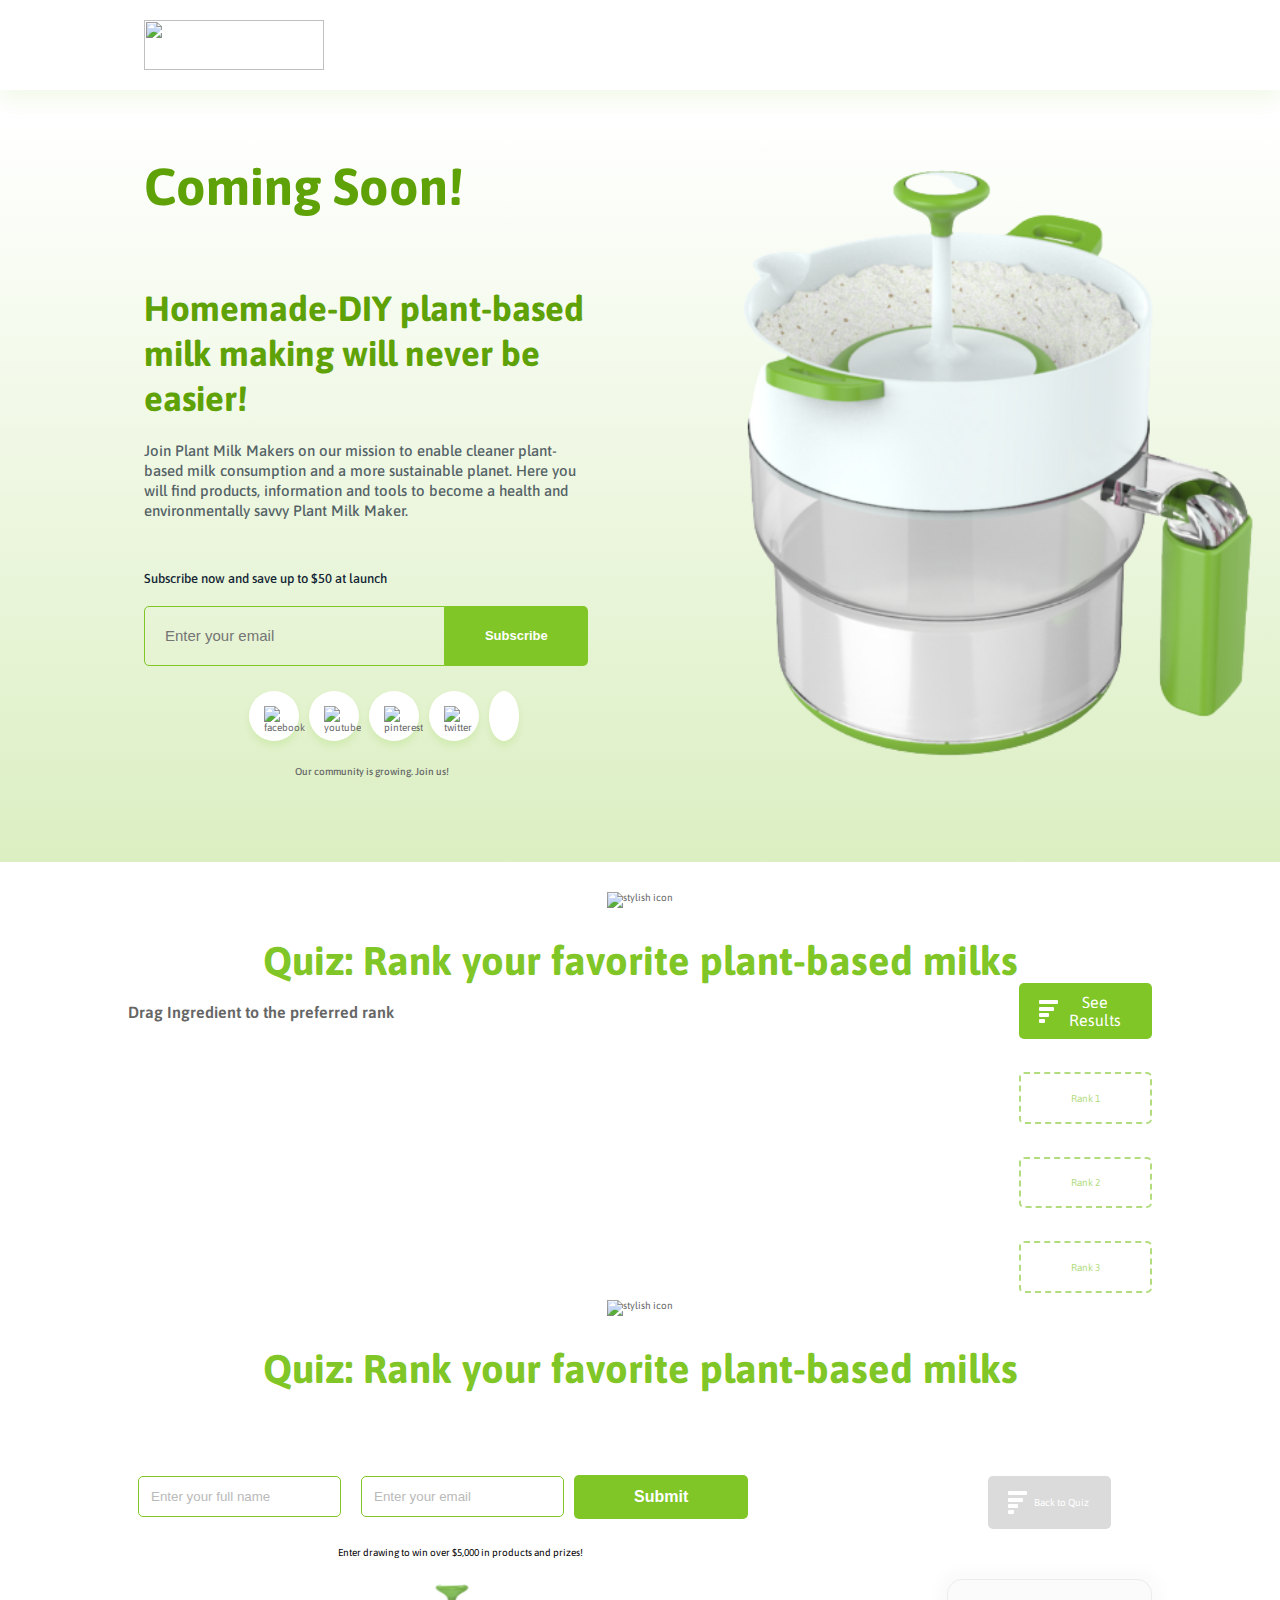
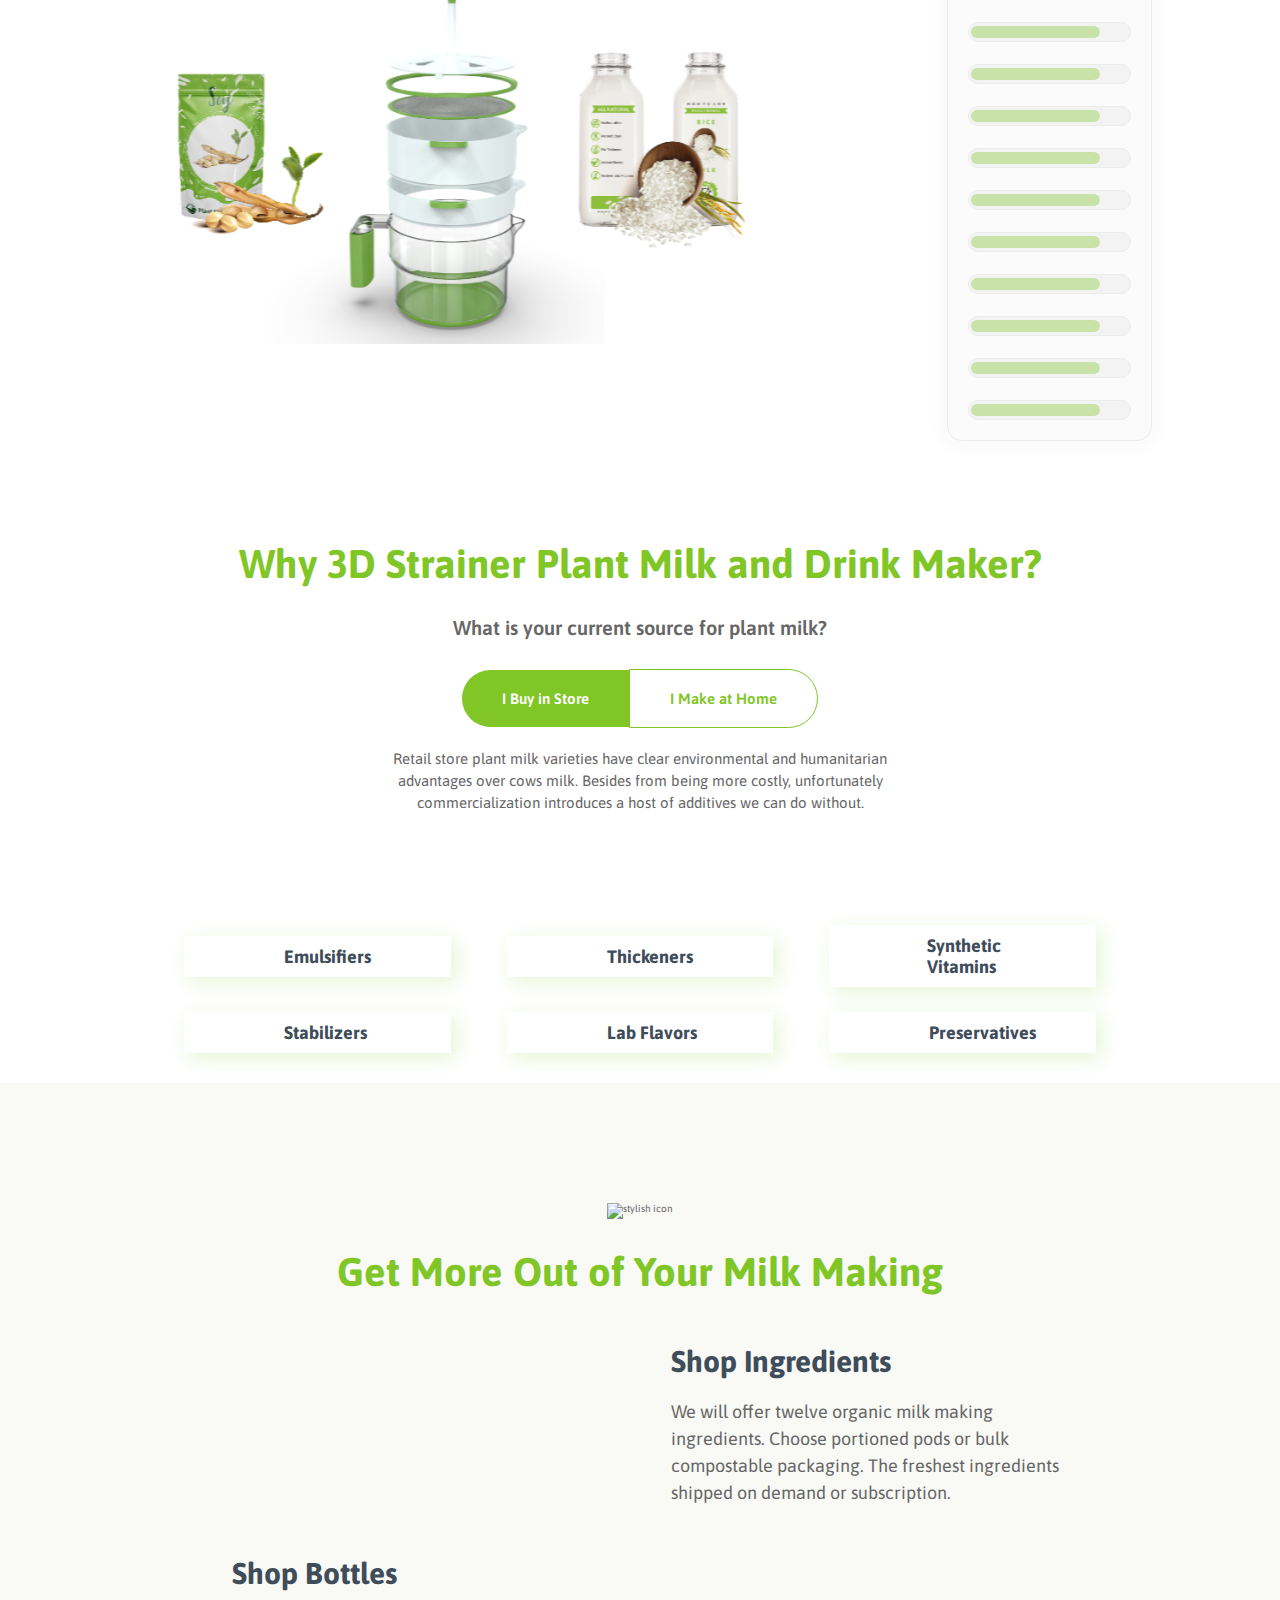
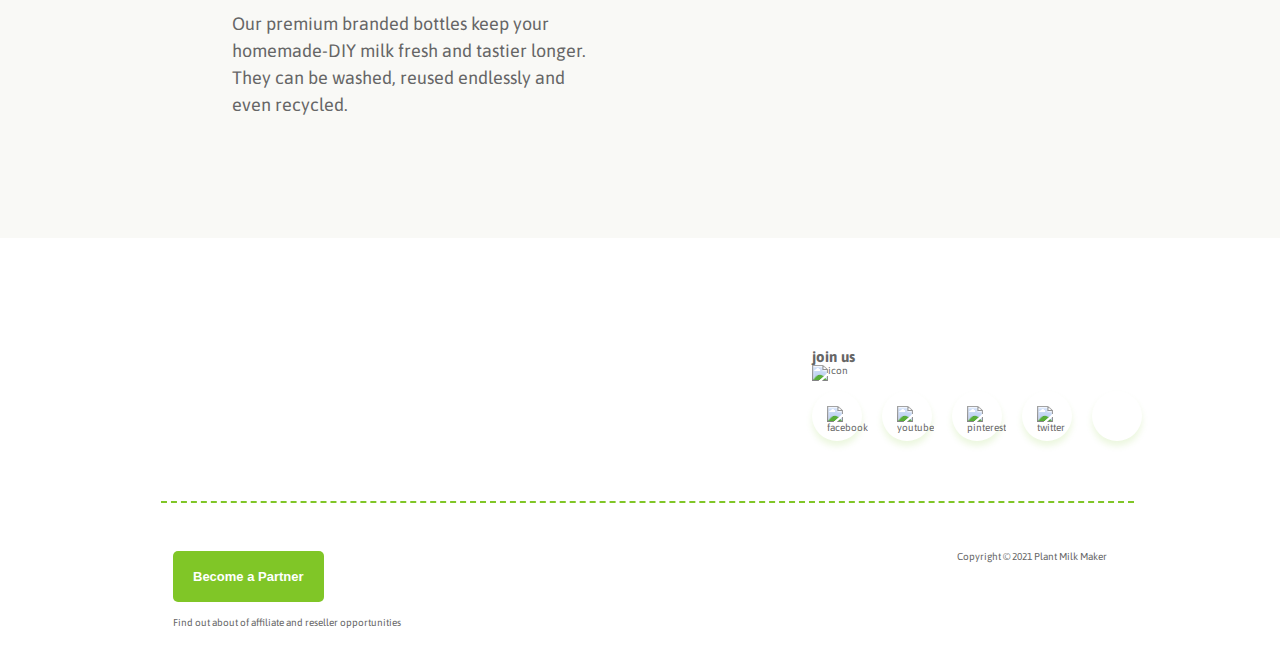
==== index.html @ 550de0d0 "quiz section done" ====
<!DOCTYPE html>
<html lang="en">
  <head>
    <meta charset="UTF-8" />
    <meta http-equiv="X-UA-Compatible" content="IE=edge" />
    <meta name="viewport" content="width=device-width, initial-scale=1.0" />
    <link rel="icon" href="./assets/images/logo.svg" type="image/svg">
    <link
      rel="stylesheet"
      href="https://cdn.jsdelivr.net/npm/@fortawesome/fontawesome-free@5.15.3/css/fontawesome.min.css"
      integrity="undefined"
      crossorigin="anonymous"
    />

    <link rel="stylesheet" href="./css/reset.css" />
    <link rel="stylesheet" href="./css/style.css" />
    <link rel="stylesheet" href="./css/responsive.css" />

    <script src="https://use.fontawesome.com/e9ce01f92f.js"></script>
    <script type="application/ld+json">
      {
        "@context": "http://schema.org/"
      }
    </script>
    <title>Coming Soon Page</title>
  </head>
  <body>
    <header class="header">
      <nav class="nav">
        <div class="container nav__elements">
          <div class="logo">
            <img src="./assets/images/logo.svg" alt="" class="logo__image" />
          </div>
        </div>
      </nav>
      <section class="hero active" id="first">
        <div class="container flex-space-between hero-flex-wrapper">
          <section class="hero__description">
			<h1 class="coming-soon">Coming Soon!</h1>
            <h1 class="hero__title">
              Homemade-DIY plant-based milk making will never be easier!
            </h1>
            <p class="hero__excerpt">
              Join Plant Milk Makers on our mission to enable cleaner
              plant-based milk consumption and a more sustainable planet. Here
              you will find products, information and tools to become a health
              and environmentally savvy Plant Milk Maker.
            </p>
            <div class="form-and-social-links">
              <h3 class="form-title" id="form-title">
                Subscribe now and save up to $50 at launch
              </h3>
              <form action="" class="subscribe-form" id="subscribe-form">
                <input
                  placeholder="Enter your email"
                  type="email"
                  name="email"
                  id="hero-email"
                  class="email-input"
                />
                <input
                  type="submit"
                  value="Subscribe"
                  class="hero__submit-button"
                  id="hero-submit"
                />
              </form>
              <div class="loader hidden" id="loader">Loading...</div>
              <ul
                class="
                  hero__social-link-items
                  flex-space-evenly
                  header-section-social-links
                "
              >
                <li class="hero__social-link-item">
                  <a
                    href="https://facebook.com/plantmilkmakers"
                    class="hero__social-link"
                  >
                    <img src="./assets/icons/fb.svg" alt="facebook" />
                  </a>
                </li>
                <li class="hero__social-link-item">
                  <a
                    href="https://youtube.com/plantmilkmakers"
                    class="hero__social-link"
                  >
                    <img src="./assets/icons/yt.svg" alt="youtube" />
                  </a>
                </li>
                <li class="hero__social-link-item">
                  <a
                    href="https://pinterest.com/plantmilkmakers"
                    class="hero__social-link"
                  >
                    <img src="./assets/icons/pin.svg" alt="pinterest" />
                  </a>
                </li>
                <li class="hero__social-link-item">
                  <a
                    href="https://twitter.com/plantmilkmakers"
                    class="hero__social-link"
                  >
                    <img src="./assets/icons/twitter.svg" alt="twitter" />
                  </a>
                </li>
                <li class="hero__social-link-item">
                  <a
                    href="https://instagram.com/plantmilkmakers"
                    class="hero__social-link"
                  >
                    <img src="./assets/icons/instagram.svg" alt="" />
                  </a>
                </li>
              </ul>
              <div class="footer__social-moto">
                Our community is growing. Join us!
              </div>
            </div>
          </section>
          <div class="hero__image-wrapper">
            <img
              src="./assets/images/Untitled_design-removebg-preview.png"
              alt=""
              class="hero__image"
            />
          </div>
        </div>
      </section>
      <section class="hero hidden" id="second">
        <h1 class="coming-soon">Coming Soon!</h1>
        <div class="container flex-space-between hero-flex-wrapper">
          <section class="hero__description">
            <h1 class="hero__title">3D Strainer Plant Milk Maker</h1>
            <p class="hero__excerpt">
              Make plantmilks in your kitchen in minutes without the harmful
              additives found in commercial plant milks or the messiness of DIY
              nut bags.
            </p>
            <div class="form-and-social-links">
              <h3 class="form-title" id="form-title">
                Subscribe now and save up to $50 at launch
              </h3>
              <form action="" class="subscribe-form" id="subscribe-form">
                <input
                  placeholder="Enter your email"
                  type="email"
                  name="email"
                  id="hero-email"
                  class="email-input"
                />
                <input
                  type="submit"
                  value="Subscribe"
                  class="submit-button"
                  id="hero-submit"
                />
              </form>
              <div class="loader hidden" id="loader">Loading...</div>
              <ul
                class="
                  footer__social-link-items
                  flex-space-evenly
                  header-section-social-links
                "
              >
                <li class="footer__social-link-item">
                  <a
                    target="_blank"
                    href="https://facebook.com/plantmilkmakers"
                    class="footer__social-link"
                  >
                    <img src="./assets/icons/fb.svg" alt="facebook" />
                  </a>
                </li>
                <li class="footer__social-link-item">
                  <a
                    target="_blank"
                    href="https://youtube.com/plantmilkmakers"
                    class="footer__social-link"
                  >
                    <img src="./assets/icons/yt.svg" alt="youtube" />
                  </a>
                </li>
                <li class="footer__social-link-item">
                  <a
                    target="_blank"
                    href="https://pinterest.com/plantmilkmakers"
                    class="footer__social-link"
                  >
                    <img src="./assets/icons/pin.svg" alt="pinterest" />
                  </a>
                </li>
                <li class="footer__social-link-item">
                  <a
                    target="_blank"
                    href="https://twitter.com/plantmilkmakers"
                    class="footer__social-link"
                  >
                    <img src="./assets/icons/twitter.svg" alt="twitter" />
                  </a>
                </li>
                <li class="footer__social-link-item">
                  <a
                    target="_blank"
                    href="https://instagram.com/plantmilkmakers"
                    class="footer__social-link"
                  >
                    <img src="./assets/icons/instagram.svg" alt="" />
                  </a>
                </li>
              </ul>
              <div class="footer__social-moto">
                Our community is growing. Join us!
              </div>
            </div>
          </section>
          <div class="hero__image-wrapper">
            <img
              src="./assets/images/Homepage/Hero Area/svg/hero2_img.svg"
              alt=""
              class="hero__image"
            />
          </div>
        </div>
      </section>
      <section class="hero hidden" id="third">
        <h1 class="coming-soon">Coming Soon!</h1>
        <div class="container flex-space-between hero-flex-wrapper">
          <section class="hero__description">
            <h1 class="hero__title">Plant Milk Maker Ingredients</h1>
            <p class="hero__excerpt">
              Get the freshest ready to use plant milk making ingredients.
              Choose from 10 bulk or single use pod milk making ingredients.
            </p>
            <div class="form-and-social-links">
              <h3 class="form-title" id="form-title">
                Subscribe now and save up to $50 at launch
              </h3>
              <form action="" class="subscribe-form" id="subscribe-form">
                <input
                  placeholder="Enter your email"
                  type="email"
                  name="email"
                  id="hero-email"
                  class="email-input"
                />
                <input
                  type="submit"
                  value="Subscribe"
                  class="submit-button"
                  id="hero-submit"
                />
              </form>
              <div class="loader hidden" id="loader">Loading...</div>
              <ul
                class="
                  footer__social-link-items
                  flex-space-evenly
                  header-section-social-links
                "
              >
                <li class="footer__social-link-item">
                  <a
                    target="_blank"
                    href="https://www.facebook.com/plantmilkmakers"
                    class="footer__social-link"
                  >
                    <img src="./assets/icons/fb.svg" alt="facebook" />
                  </a>
                </li>
                <li class="footer__social-link-item">
                  <a
                    target="_blank"
                    href="https://www.youtube.com/plantmilkmakers"
                    class="footer__social-link"
                  >
                    <img src="./assets/icons/yt.svg" alt="youtube" />
                  </a>
                </li>
                <li class="footer__social-link-item">
                  <a
                    target="_blank"
                    href="https://www.pinterest.com/plantmilkmakers/"
                    class="footer__social-link"
                  >
                    <img src="./assets/icons/pin.svg" alt="pinterest" />
                  </a>
                </li>
                <li class="footer__social-link-item">
                  <a
                    target="_blank"
                    href="https://twitter.com/plantmilkmakers"
                    class="footer__social-link"
                  >
                    <img src="./assets/icons/twitter.svg" alt="twitter" />
                  </a>
                </li>
                <li class="footer__social-link-item">
                  <a
                    target="_blank"
                    href="https://instagram.com/plantmilkmakers"
                    class="footer__social-link"
                  >
                    <img src="./assets/icons/instagram.svg" alt="" />
                  </a>
                </li>
              </ul>
              <div class="footer__social-moto">
                Our community is growing. Join us!
              </div>
            </div>
          </section>
          <div class="hero__image-wrapper">
            <img
              src="./assets/images/Homepage/Hero Area/svg/hero3_img.svg"
              alt=""
              class="hero__image hero__image--big"
            />
          </div>
        </div>
      </section>
		

      <!-- <div class="icon-wrapper prev" id="prev-icon">
					<i class="fa fa-chevron-left icon"></i>
				</div>
				<div class="icon-wrapper next" id="next-icon">
					<i class="fa fa-chevron-right icon"></i>
				</div> -->
    </header>

    <section class="quiz" id="quiz">
      <div class="container">
        <div class="shop__icon">
          <img src="./assets/icons/header-img.png" alt="stylish icon" />
        </div>
        <h2 class="shop__title">Quiz: Rank your favorite plant-based milks</h2>
      

        <div class="section-wrapper">
          <div class="ingredients-section">
            <h3 class="ingredients-section-heading">
              Drag Ingredient to the preferred rank
            </h3>
            <ul class="ingredients-section-cards">
              <li class="ingredients-section-card">
                <img
                  draggable="true"
                  id="almond"
                  ondragstart="onDragStart(event)"
                  ontouchstart="onDragStart(event)"
                  src="./assets//images/Coming Soon/Almond.png"
                  alt=""
                  class="ingredients-section-card__image"
                />
              </li>
              <li class="ingredients-section-card">
                <img
                  draggable="true"
                  id="chashew"
                  ondragstart="onDragStart(event)"
                  ontouchstart="onDragStart(event)"
                  src="./assets//images/Coming Soon/Chashew.png"
                  alt=""
                  class="ingredients-section-card__image"
                />
              </li>
              <li class="ingredients-section-card">
                <img
                  draggable="true"
                  id="coconut"
                  ondragstart="onDragStart(event)"
                  ontouchstart="onDragStart(event)"
                  src="./assets//images/Coming Soon/Coconut.png"
                  alt=""
                  class="ingredients-section-card__image"
                />
              </li>
              <li class="ingredients-section-card">
                <img
                  draggable="true"
                  id="flax"
                  ondragstart="onDragStart(event)"
                  ontouchstart="onDragStart(event)"
                  src="./assets//images/Coming Soon/Flax.png"
                  alt=""
                  class="ingredients-section-card__image"
                />
              </li>
              <li class="ingredients-section-card">
                <img
                  draggable="true"
                  id="hazelnut"
                  ondragstart="onDragStart(event)"
                  ontouchstart="onDragStart(event)"
                  src="./assets//images/Coming Soon/Hazelnut.png"
                  alt=""
                  class="ingredients-section-card__image"
                />
              </li>
              <li class="ingredients-section-card">
                <img
                  draggable="true"
                  id="hemp"
                  ondragstart="onDragStart(event)"
                  ontouchstart="onDragStart(event)"
                  src="./assets//images/Coming Soon/Hemp.png"
                  alt=""
                  class="ingredients-section-card__image"
                />
              </li>
              <li class="ingredients-section-card">
                <img
                  draggable="true"
                  id="oat"
                  ondragstart="onDragStart(event)"
                  ontouchstart="onDragStart(event)"
                  src="./assets/images/Coming Soon/Oat.png"
                  alt=""
                  class="ingredients-section-card__image"
                />
              </li>
              <li class="ingredients-section-card">
                <img
                  draggable="true"
                  id="pea"
                  ondragstart="onDragStart(event)"
                  ontouchstart="onDragStart(event)"
                  src="./assets/images/Coming Soon/Pea.png"
                  alt=""
                  class="ingredients-section-card__image"
                />
              </li>
              <li class="ingredients-section-card">
                <img
                  draggable="true"
                  id="quinoa"
                  ondragstart="onDragStart(event)"
                  ontouchstart="onDragStart(event)"
                  src="./assets//images/Coming Soon/Quinoa.png"
                  alt=""
                  class="ingredients-section-card__image"
                />
              </li>
              <li class="ingredients-section-card">
                <img
                  draggable="true"
                  id="rice"
                  ondragstart="onDragStart(event)"
                  ontouchstart="onDragStart(event)"
                  src="./assets//images/Coming Soon/Rice.png"
                  alt=""
                  class="ingredients-section-card__image"
                />
              </li>
              <li class="ingredients-section-card">
                <img
                  draggable="true"
                  id="soy"
                  ondragstart="onDragStart(event)"
                  ontouchstart="onDragStart(event)"
                  src="./assets//images/Coming Soon/Soy.png"
                  alt=""
                  class="ingredients-section-card__image"
                />
              </li>
              <li class="ingredients-section-card">
                <img
                  draggable="true"
                  id="walnut"
                  ondragstart="onDragStart(event)"
                  ontouchstart="onDragStart(event)"
                  src="./assets//images/Coming Soon/Walnut.png"
                  alt=""
                  class="ingredients-section-card__image"
                />
              </li>
            </ul>
          </div>
          



          <div class="rank-section">
            <div id="quiz-button" class="button-section flex-space-around">
              <img
                src="./assets/icons/bar.svg"
                alt="bar"
                class="see-results-image"
              />
              <p class="see-results">See Results</p>
            </div>
            <div class="rank-cards">
              <div
                id="dropzone-1"
                class="rank-card"
                ondrop="onDrop(event)"
                ondragover="onDragOver(event)"
                ontouchmove="onDragOver(event)"
                ontouchend="onDrop(event)"
              >
                <p class="rank-card-text">Rank 1</p>
              </div>
              <div
                id="dropzone-2"
                class="rank-card"
                ondrop="onDrop(event)"
                ondragover="onDragOver(event)"
                ontouchmove="onDragOver(event)"
                ontouchend="onDrop(event)"
              >
                <p class="rank-card-text">Rank 2</p>
              </div>
              <div
                id="dropzone-3"
                class="rank-card"
                ondrop="onDrop(event)"
                ondragover="onDragOver(event)"
                ontouchmove="onDragOver(event)"
                ontouchend="onDrop(event)"
              >
                <p class="rank-card-text">Rank 3</p>
              </div>
            </div>
          </div>
        </div>

      </div>
    </section>




    <div class="result-and-form-wrapper" id="result-and-form-wrapper">
      <div class="container">
        <div class="shop__icon">
          <img src="./assets/icons/header-img.png" alt="stylish icon"/>
        </div>
        <h2 class="shop__title">Quiz: Rank your favorite plant-based milks</h2>

        <div class="subtitle-rank-button-wrap">
          
          <h3 class="form-title hidden" id="submission-response"></h3>
          
        </div>

        <div class="quiz-result-and-rank-wrapper">
          <div class="quiz-image-subtitle-wrapper">

            <form action="" class="form" id="form-info">
              <input
                type="text"
                name=""
                id="nameField"
                class="name-field"
                placeholder="Enter your full name"
              />
              <input
                type="email"
                name=""
                id="emailField"
                class="email-field"
                placeholder="Enter your email"
              />
              <button class="submit-button" type="submit">Submit</button>
          </form>


            <div class="quiz-subtitle">
              Enter drawing to win over $5,000 in products and prizes!
            </div>

            
            <img
              src="./assets/images/Coming Soon/Screenshot_1.png"
              alt=""
              class="quiz-main-image"
            />
          </div>


          <div class="result-section-wrapper">
            
            <div class="back-to-quiz-button" id="back-to-quiz-button">
              <img
                class="back-to-quiz-img"
                src="./assets/icons/bar.svg"
                alt="bar"
              />
              <span class="back-to-quiz-text">Back to Quiz</span>
            </div>

            <div class="result-section">
            


              <div class="progress-report" id="progress-report">
                <div>
                  <div class="label-and-score-wrapper flex-space-between">
                    <label
                      for="first-option"
                      class="label-and-score-text"
                    ></label>
                    <span class="score"></span>
                  </div>
                  <div class="first-option">
                    <div class="progress-label"></div>
                  </div>
                </div>
  
                <div>
                  <div class="label-and-score-wrapper flex-space-between">
                    <label
                      for="first-option"
                      class="label-and-score-text"
                    ></label>
                    <span class="score"></span>
                  </div>
                  <div class="first-option">
                    <div class="progress-label"></div>
                  </div>
                </div>
  
                <div>
                  <div class="label-and-score-wrapper flex-space-between">
                    <label
                      for="first-option"
                      class="label-and-score-text"
                    ></label>
                    <span class="score"></span>
                  </div>
                  <div class="first-option">
                    <div class="progress-label"></div>
                  </div>
                </div>
  
                <div>
                  <div class="label-and-score-wrapper flex-space-between">
                    <label
                      for="first-option"
                      class="label-and-score-text"
                    ></label>
                    <span class="score"></span>
                  </div>
                  <div class="first-option">
                    <div class="progress-label"></div>
                  </div>
                </div>
  
                <div>
                  <div class="label-and-score-wrapper flex-space-between">
                    <label
                      for="first-option"
                      class="label-and-score-text"
                    ></label>
                    <span class="score"></span>
                  </div>
                  <div class="first-option">
                    <div class="progress-label"></div>
                  </div>
                </div>
  
                <div>
                  <div class="label-and-score-wrapper flex-space-between">
                    <label
                      for="first-option"
                      class="label-and-score-text"
                    ></label>
                    <span class="score"></span>
                  </div>
                  <div class="first-option">
                    <div class="progress-label"></div>
                  </div>
                </div>
  
                <div>
                  <div class="label-and-score-wrapper flex-space-between">
                    <label
                      for="first-option"
                      class="label-and-score-text"
                    ></label>
                    <span class="score"></span>
                  </div>
                  <div class="first-option">
                    <div class="progress-label"></div>
                  </div>
                </div>
  
                <div>
                  <div class="label-and-score-wrapper flex-space-between">
                    <label
                      for="first-option"
                      class="label-and-score-text"
                    ></label>
                    <span class="score"></span>
                  </div>
                  <div class="first-option">
                    <div class="progress-label"></div>
                  </div>
                </div>
  
                <div>
                  <div class="label-and-score-wrapper flex-space-between">
                    <label
                      for="first-option"
                      class="label-and-score-text"
                    ></label>
                    <span class="score"></span>
                  </div>
                  <div class="first-option">
                    <div class="progress-label"></div>
                  </div>
                </div>
  
                <div>
                  <div class="label-and-score-wrapper flex-space-between">
                    <label
                      for="first-option"
                      class="label-and-score-text"
                    ></label>
                    <span class="score"></span>
                  </div>
                  <div class="first-option">
                    <div class="progress-label"></div>
                  </div>
                </div>
              </div>
            </div>
          </div>
          </div>
          



        </div>
      </div>
    </div>






    
    <section class="why-plant-milk container">
      <h2 class="why-plant-milk__title">
        Why 3D Strainer Plant Milk and Drink Maker?
      </h2>
      <h5 class="why-plant-milk__subtitle">
        What is your current source for plant milk?
      </h5>
      <div class="why-plant-milk__buttons">
        <button
          class="why-plant-milk__button why-plant-milk__button--primary"
          id="store"
        >
          I Buy in Store
        </button>
        <button
          class="why-plant-milk__button why-plant-milk__button--secondary"
          id="home"
        >
          I Make at Home
        </button>
      </div>
      <div class="store-section" id="store-section">
        <p class="why-plant-milk__excerpt">
          Retail store plant milk varieties have clear environmental and
          humanitarian<br />
          advantages over cows milk. Besides from being more costly,
          unfortunately<br />
          commercialization introduces a host of additives we can do without.
        </p>
        <div class="why-plant-milk__images-wrapper">
          <img
            src="./assets/images/Homepage/I Buy in Store.png"
            alt=""
            class="why-plant-milk__image"
          />
        </div>
        <ul class="why-plant-milk__our-speciality-items flex-space-evenly">
          <li class="why-plant-milk__our-speciality-item">
            <img
              class="why-plant-milk__our-speciality-image"
              src="./assets/images/Homepage/I buy in store/Emulsifiers.svg"
              alt=""
            />
            <span class="why-plant-milk__our-speciality-text">
              Emulsifiers
            </span>
          </li>
		   	
          <li class="why-plant-milk__our-speciality-item">
            <img
              class="why-plant-milk__our-speciality-image"
              src="./assets/images/Homepage/I buy in store/Thickeners.svg"
              alt=""
            />
            <span class="why-plant-milk__our-speciality-text">
              Thickeners
            </span>
          </li>

          <li class="why-plant-milk__our-speciality-item">
            <img
              class="why-plant-milk__our-speciality-image"
              src="./assets/images/Homepage/I buy in store/Synthetic_Vitamins.svg"
              alt=""
            />
            <span class="why-plant-milk__our-speciality-text">
              Synthetic Vitamins
            </span>
          </li>

          <li class="why-plant-milk__our-speciality-item">
            <img
              class="why-plant-milk__our-speciality-image"
              src="./assets/images/Homepage/I buy in store/Stabilizers.svg"
              alt=""
            />

            <span class="why-plant-milk__our-speciality-text">
              Stabilizers
            </span>
          </li>

          <li class="why-plant-milk__our-speciality-item">
            <img
              class="why-plant-milk__our-speciality-image"
              src="./assets/images/Homepage/I buy in store/Lab Flavors.svg"
              alt=""
            />
            <span class="why-plant-milk__our-speciality-text">
              Lab Flavors
            </span>
          </li>

          <li class="why-plant-milk__our-speciality-item">
            <img
              class="why-plant-milk__our-speciality-image"
              src="./assets/images/Homepage/I buy in store/Preservatives.svg"
              alt=""
            />
            <span class="why-plant-milk__our-speciality-text">
              Preservatives
            </span>
          </li>
        </ul>
      </div>
      <div class="home-section hidden" id="home-section">
        <p class="why-plant-milk__excerpt">
          Making homemade plant milks with nut bags or cheese cloth offer less
          than<br />
          optimal experience and results. The 3D Strainer is significantly
          faster and most<br />
          effective in extracting milk from ingredient's pulp.
        </p>
        <div class="why-plant-milk__images-wrapper">
          <img
            src="./assets/images/Coming Soon/nutbag.png"
            alt=""
            class="why-plant-milk__image"
          />
        </div>
        <ul class="why-plant-milk__our-speciality-items flex-space-evenly">
          <li class="why-plant-milk__our-speciality-item">
            <img
              class="why-plant-milk__our-speciality-image"
              src="./assets/images/Homepage/I buy in store/Emulsifiers.svg"
              alt=""
            />
            <span class="why-plant-milk__our-speciality-text">
              Messy Milking
            </span>
          </li>

          <li class="why-plant-milk__our-speciality-item">
            <img
              class="why-plant-milk__our-speciality-image"
              src="./assets/images/Homepage/I buy in store/Thickeners.svg"
              alt=""
            />
            <span class="why-plant-milk__our-speciality-text">
              Messy Cleanup
            </span>
          </li>

          <li class="why-plant-milk__our-speciality-item">
            <img
              class="why-plant-milk__our-speciality-image"
              src="./assets/images/Homepage/I buy in store/Synthetic_Vitamins.svg"
              alt=""
            />
            <span class="why-plant-milk__our-speciality-text">
              Inferior Straining
            </span>
          </li>

          <li class="why-plant-milk__our-speciality-item">
            <img
              class="why-plant-milk__our-speciality-image"
              src="./assets/images/Homepage/I buy in store/Stabilizers.svg"
              alt=""
            />

            <span class="why-plant-milk__our-speciality-text">
              Contamination
            </span>
          </li>

          <li class="why-plant-milk__our-speciality-item">
            <img
              class="why-plant-milk__our-speciality-image"
              src="./assets/images/Homepage/I buy in store/Lab Flavors.svg"
              alt=""
            />
            <span class="why-plant-milk__our-speciality-text">
              Limited Lifetime
            </span>
          </li>

          <li class="why-plant-milk__our-speciality-item">
            <img
              class="why-plant-milk__our-speciality-image"
              src="./assets/images/Homepage/I buy in store/Preservatives.svg"
              alt=""
            />
            <span class="why-plant-milk__our-speciality-text">
              Limited Use Cases
            </span>
          </li>
        </ul>
      </div>
    </section>

    <section class="shop">
      <div class="container">
        <div class="shop__icon">
          <img src="./assets/icons/header-img.png" alt="stylish icon" />
        </div>
        <h2 class="shop__title">Get More Out of Your Milk Making</h2>
        <section class="shop__card flex-space-evenly shop-flex-wrapper-1">
          <img
            src="./assets/images/Homepage/Shop Ingredients.svg"
            alt=""
            class="shop__card-image"
          />

          <section class="shop__card-details">
            <h2 class="shop__card-title">Shop Ingredients</h2>
            <p class="shop__card-desc">
              We will offer twelve organic milk making<br />
              ingredients. Choose portioned pods or bulk<br />
              compostable packaging. The freshest ingredients<br />
              shipped on demand or subscription.
            </p>
            <!-- <button class="shop-now__button">shop now</button> -->
          </section>
        </section>

        <section class="shop__card flex-space-evenly shop-flex-wrapper-2">
          <section class="shop__card-details">
            <h2 class="shop__card-title">Shop Bottles</h2>
            <p class="shop__card-desc">
              Our premium branded bottles keep your<br />
              homemade-DIY milk fresh and tastier longer.<br />
              They can be washed, reused endlessly and<br />
              even recycled.
            </p>
            <!-- <button class="shop-now__button">shop now</button> -->
          </section>

          <img
            src="./assets/images/Homepage/Shop Bottles.png"
            alt=""
            class="shop__card-image"
          />
        </section>
      </div>
    </section>

    <footer class="footer">
      <div class="container footer__elements">
        <section class="footer__logo-decs">
          <img src="./assets/images/logo.svg" alt="" class="footer__logo" />
        </section>

        <section class="footer__social-links">
          <h2 class="footer__social-links-title">join us</h2>
          <img
            src="./assets/images/Homepage/wave_separator.svg"
            alt="icon"
            class="footer__social-links-icon"
          />
          <ul class="footer__social-link-items flex-space-between">
            <li class="footer__social-link-item">
              <a
                target="_blank"
                href="https://facebook.com/plantmilkmakers"
                class="footer__social-link"
              >
                <img src="./assets/icons/fb.svg" alt="facebook" />
              </a>
            </li>
            <li class="footer__social-link-item">
              <a
                target="_blank"
                href="https://youtube.com/plantmilkmakers"
                class="footer__social-link"
              >
                <img src="./assets/icons/yt.svg" alt="youtube" />
              </a>
            </li>
            <li class="footer__social-link-item">
              <a
                target="_blank"
                href="https://pinterest.com/plantmilkmakers"
                class="footer__social-link"
              >
                <img src="./assets/icons/pin.svg" alt="pinterest" />
              </a>
            </li>
            <li class="footer__social-link-item">
              <a
                target="_blank"
                href="https://twitter.com/plantmilkmakers"
                class="footer__social-link"
              >
                <img src="./assets/icons/twitter.svg" alt="twitter" />
              </a>
            </li>
            <li class="footer__social-link-item">
              <a
                target="_blank"
                href="https://instagram.com/plantmilkmakers"
                class="footer__social-link"
              >
                <img src="./assets/icons/instagram.svg" alt="" />
              </a>
            </li>
          </ul>
          <!-- <div class="footer__social-moto">
						Our community is growing. Join us!
					</div> -->
        </section>
      </div>

      <section class="secondary-footer container">
        <button class="secondary-footer__button">Become a Partner</button>
        <span class="secondary-footer__copy-right-text">
          Copyright © 2021 Plant Milk Maker
        </span>
        <p class="secondary-footer__moto">
          Find out about of affiliate and reseller opportunities
        </p>
      </section>
    </footer>
    <script src="./js/app.js"></script>
  </body>
</html>
---- css/style.css ----
@import url("https://fonts.googleapis.com/css2?family=Asap:wght@400;500;600;700&display=swap");

:root {
	--primary-color: #80c627;
	--secondary-color: #666666;
	--info-color: #80c6271a;
	--white-color: #fff;
	--font-family: "Asap", sans-serif;
	--primary-border-radius: 0.5rem;
	--secondary-border-radius: 0.8rem;
	--primary-font-lg: 1.6rem;
	/* --secondary-font-md:  */
}

* {
	box-sizing: border-box;
	margin: 0;
	padding: 0;
}

html {
	font-size: 10px;
}

body {
	font-family: var(--font-family);
	width: 100vw;
	height: 100vh;
	color: var(--secondary-color);
	overflow-x: hidden;
}

/* width */
::-webkit-scrollbar {
	width: 20px;
}

/* Track */
::-webkit-scrollbar-track {
	box-shadow: inset 0 0 10px 1px var(--info-color);
	border-radius: var(--primary-border-radius);
}

/* Handle */
::-webkit-scrollbar-thumb {
	background: var(--primary-color);
	border-radius: 10px;
}

/* Handle on hover */
::-webkit-scrollbar-thumb:hover {
	background: #81c62777;
}

a {
	text-decoration: none;
	color: var(--secondary-color);
}

ol,
li {
	list-style-type: none;
}

.header {
	position: relative;
}

.wave {
	position: absolute;
	bottom: -2rem;
	width: 100%;
}

.icon-wrapper {
	position: absolute;
	top: 49%;
	transform: translate(50%);
	border: 2px dashed var(--primary-color);
	border-radius: 50%;
	width: 5rem;
	height: 5rem;
	padding: 1.4rem;
	font-size: 2rem;
	color: var(--primary-color);
	transition: 0.4s;
}

.icon-wrapper:hover {
	color: white;
	background: var(--primary-color);
}

.prev {
	left: 1rem;
}

.next {
	right: 6.5rem;
}

.nav {
	background-color: var(--white-color);
	box-shadow: 0px 10px 20px var(--info-color);
	padding: 2rem;
	/* margin-bottom: 2rem; */
}

.nav__elements {
	display: flex;
	align-items: center;
}

.logo {
	display: inherit;
}

.logo__image {
	width: 18rem;
	height: 5rem;
}

.menu {
	margin-left: 7rem;
}
.menu__item {
	padding: 0.8rem;
	margin-left: 1.5rem;
}

.menu__link {
	color: var(--secondary-color);
	font-size: 1.3rem;
	font-weight: 500;
	font-family: var(--font-family);
}

.signin-cart-wrapper {
	margin-left: 8rem;
}

.signin-cart-wrapper__cart-icon {
	border: 2px dashed var(--primary-color);
	position: relative;
	padding: 0.2rem 1rem;
	border-radius: var(--secondary-border-radius);
	background-color: var(--info-color);
}
.signin-cart-wrapper__cart-image {
	width: 2.5rem;
}

.signin-cart-wrapper__cart-badge {
	position: absolute;
	top: -2.3rem;
	right: -1.3rem;
	background-color: var(--primary-color);
	border-radius: 50%;
	padding: 0.5rem;
	color: var(--white-color);
	width: 3rem;
	height: 3rem;
	text-align: center;
}

.signin-cart-wrapper__sign-in-button {
	border: none;
	outline: none;
	background-color: var(--primary-color);
	color: var(--white-color);
	padding: 0.6rem 1rem;
	margin-left: 2.5rem;
	border-radius: var(--primary-border-radius);
}

.hero {
	background: linear-gradient(var(--white-color), #81c62748);
	padding: 2rem 2rem 7rem;
	margin-top: 3rem;
}

.active {
	display: block;
}

.hero__description {
	width: 45%;
}

.hero__image-wrapper {
	width: 50%;
}

.hero__image {
	width: 100%;
}

.hero__image--big {
	width: 70rem;
}
.coming-soon {
	color: #5fa208;
	font-size: 5.2rem;
	font-weight: 700;
	margin-bottom: 7rem;
}

.hero__title {
	color: #5fa208;
	font-size: 3.5rem;
	font-weight: 700;
	line-height: 4.5rem;
	margin-top: 3rem;
	/* font-family: "Asap", sans-serif; */
}
.hero__excerpt {
	font-size: 1.5rem;
	color: #112433;
	margin-top: 2rem;
	line-height: 2rem;
	font-weight: 500;
	opacity: 0.7;
	/* text-align: justify; */
}
.header-section-social-links {
	margin-top: 2rem;
}

.subscribe-form {
	margin-top: 2rem;
	display: flex;
	width: 100%;
}

.email-input {
	font-size: 1.5rem;
	color: #bababa;
	padding: 1rem 2rem;
	border-radius: 0.5rem 0 0 0.5rem;
	outline: none;
	border: 1px solid var(--primary-color);
	width: 100%;
	background: transparent;
	height: 6rem;
}
.hero__submit-button {
	margin-right: 0.26rem;
	padding: 1.2rem 4rem;
	color: #ffffff;
	background-color: var(--primary-color);
	border-radius: 0rem 0.5rem 0.5rem 0rem;
	border: none;
	outline: none;
	font-size: 1.3rem;
	font-weight: 600;
}

.hero__social-link-items {
	text-align: center;
	margin: 2rem auto;
    width: 55%;
}

.hero__social-link-item {
	background-color: #fff;
	padding: 1.5rem;
	text-align: center;
	border-radius: 50%;
	width: 5rem;
	height: 5rem;
	box-shadow: 0px 5px 6px #80c62726;
	margin: 0.5rem;
}

.hero__social-moto{
	margin-top:2rem;
	font-size:2rem;
	text-align:center;
}
/*rank form section*/

/*rank form section*/

.form-and-social-links {
	margin-top: 5rem;
}

.form-title {
	color: #112433;
	font-size: 1.3rem;
	font-weight: 500;
}

.shop-now__button {
	background-color: var(--primary-color);
	color: var(--white-color);
	font-size: 1.3rem;
	font-weight: 600;
	outline: none;
	border: none;
	padding: 1.8rem 5rem;
	margin-top: 3rem;
	border-radius: var(--primary-border-radius);
	text-transform: uppercase;
}



.shop {
	background: #f9f9f6;
	margin-top: 3rem;
	padding-top: 12rem;
	padding-bottom: 12rem;
}
.shop__icon {
	text-align: center;
}

.shop__title {
	color: var(--primary-color);
	font-size: 4rem;
	text-align: center;
	font-weight: 700;
	padding-top: 3rem;
}

.shop__card {
	margin-top: 5rem;
}

.shop__card-image {
	width: 35%;
}

.shop__card-details {
	font-size: 2rem;
}

.shop__card-title {
	font-size: 3rem;
	font-weight: 700;
	color: #3e4d59;
}
.shop__card-desc {
	margin-top: 2rem;
	font-size: 1.8rem;
	color: #666666;
	line-height: 1.5;
	font-weight: 400;
}
/* Quiz Section */
.quiz {
	margin-top: 3rem;
}
.section-wrapper {
	display: flex;
	justify-content: space-between;
}
.ingredients-section{
	
}
.subtitle-rank-button-wrap {
	margin-top: 6rem;
}
.ingredients-section-heading {
	font-weight: 600;
	font-size: 1.6rem;
	word-break: break-all;
}


.ingredients-section {
	flex-basis: 65%;
	margin-top: 2rem;
}

.ingredients-section-cards {
	margin-top: 4.5rem;
	display: flex;
	flex-wrap: wrap;
	justify-content: space-around;
}

.ingredients-section-card {
	flex-basis: 22%;
	margin: 1rem;
}
.ingredients-section-card__image {
	width: 100%;
}


.rank-section {
	flex-basis: 13%;
}

.rank-cards {
	width:100%;
	height:100%;
}

.button-section {
	border: none;
	outline: none;
	background-color: var(--primary-color);
	color: var(--white-color);
	padding: 1rem 2rem;
	border-radius: var(--primary-border-radius);
	font-size: 1.6rem;
	cursor: pointer;
} 


.rank-card {
	padding: 2rem 2rem;
	border: 2px dashed var(--primary-color);
	border-radius: 5px;
	width:70%;
	height:26%;
	margin-top: 3.3rem;
	color: var(--primary-color);
	opacity: 0.6;
	position: relative;
	text-align: center;
	width:100%;
	height:25%;
}
.rank-card-text {
	position: absolute;
	left: 50%;
	top: 50%;
	transform: translate(-50%, -50%);
}

.result-and-form-wrapper {
	display: flex;
	justify-content: space-between;
	margin-top: 3rem;
}

.form-and-image-wrapper {
	flex-basis: 60%;
}

.result-section {
	flex-basis: 40%;
}
.image {
	width: 100%;
}

.progress-bar {
	border: none;
	border-radius: 50%;
	width: 40rem;
	background: crimson;
}

.progress-bar {
	color: lightblue;
}

.why-plant-milk {
	margin-top: 3rem;
}

.why-plant-milk__title {
	color: var(--primary-color);
	font-size: 4rem;
	text-align: center;
	font-weight: 700;
	padding-top: 10rem;
}

.why-plant-milk__subtitle {
	text-align: center;
	margin-top: 3rem;
	font-size: 2rem;
	font-weight: 600;
	color: #666666;
}

.why-plant-milk__buttons {
	margin-top: 3rem;
	text-align: center;
	display: flex;
	justify-content: center;
	align-items: center;
}
.why-plant-milk__button {
	border: none;
	outline: none;
	padding: 2rem 4rem;
	cursor: pointer;
	font-weight: 600;
	font-size: 1.5rem;
	font-family: var(--font-family);
}

.why-plant-milk__button--primary {
	border-radius: 5rem 0 0 5rem;
	background: var(--primary-color);
	color: var(--white-color);
}

.why-plant-milk__button--secondary {
	border-radius: 0 5rem 5rem 0;
	border: 1px solid var(--primary-color);
	background: transparent;
	color: var(--primary-color);
}
.active-button {
	background: var(--primary-color);
	color: var(--white-color);
}

.secondary-button {
	background: transparent;
	color: var(--primary-color);
	border: 1px solid var(--primary-color);
}

.why-plant-milk__excerpt {
	text-align: center;
	font-size: 1.5rem;
	margin-top: 2rem;
	line-height: 2.2rem;
	font-family: var(--font-family);
}

.why-plant-milk__images-wrapper {
	text-align: center;
	margin-top: 5rem;
}
.why-plant-milk__image {
	width: 74rem;
	object-fit: cover;
}
.why-plant-milk__our-speciality-items {
	margin-top: 2.5rem;
	flex-wrap: wrap;
}

.why-plant-milk__our-speciality-item {
	background-color: var(--white-color);
	padding: 1rem 6rem;
	box-shadow: 5px 5px 20px #80c62733;
	font-size: 1.8rem;
	color: #3e4d59;
	margin-top: 2.5rem;
	width: 26%;
	display: flex;
	align-items: center;
}

.why-plant-milk__our-speciality-image {
	width: 5rem;
}

.why-plant-milk__our-speciality-text {
	margin-left: 2rem;
	font-weight: 700;
}

/*footer section started from here*/

.footer {
	margin-top: 3rem;
	padding-top: 8rem;
}

.footer__elements {
	display: flex;
	justify-content: space-between;
	flex-wrap: wrap;
}

.footer__logo-decs {
	margin-left: 5rem;
	width: 30%;
}

.footer__decs {
	margin-top: 2.5rem;
	line-height: 2.5rem;
}

.footer__important-links-title {
	font-weight: 700;
}

.footer__important-links {
	width: 20%;
}

.footer__important-link-items-wrapper {
	margin-top: 1.5rem;
	display: flex;
	justify-content: space-between;
}

.footer__link-item {
	margin-top: 1.2rem;
}

.footer__social-links-title {
	font-weight: bold;
}

.footer__social-link-items {
	text-align: center;
}

.footer__social-link-item {
	background-color: #fff;
	padding: 1.5rem;
	text-align: center;
	border-radius: 50%;
	width: 5rem;
	height: 5rem;
	box-shadow: 0px 5px 6px #80c62726;
	margin: 1rem;
}

.footer__social-link-item:nth-child(1) {
	margin-left: 0;
}

.footer__social-moto {
	margin-top: 1rem;
	margin-left: 1rem;
	font-weight: 500;
	text-align: center;
	color: #666666;
}

.secondary-footer {
	margin-top: 5rem !important;
	padding: 3rem 4.5rem;
	position: relative;
}

.secondary-footer::after {
	content: "";
	position: absolute;
	border-top: 2px dashed var(--primary-color);
	top: 0;
	left: 3.2%;
	width: 95%;
}

.secondary-footer__copy-right-text {
	float: right;
}
.secondary-footer__button {
	background-color: var(--primary-color);
	color: var(--white-color);
	font-size: 1.3rem;
	font-weight: 600;
	outline: none;
	border: none;
	padding: 1.8rem 2rem;
	margin-top: 2rem;
	border-radius: var(--primary-border-radius);
}
.secondary-footer__moto {
	margin-top: 1.5rem;
}

.secondary-footer__copy-right-text {
	margin-top: 2rem;
}

/* Quiz Result Section */

.shop__icon {
	text-align: center;
}

.shop__title {
	color: var(--primary-color);
	font-size: 4rem;
	text-align: center;
	font-weight: 700;
}

/*rank section*/

.subtitle-rank-button-wrap {
	display: flex;
	align-items: center;
	justify-content: space-around;
}

.form {
	display: flex;
	align-items: center;
	margin-top:-1rem;
}

.name-field {
	color: #bababa;
	padding: 1.2rem;
	border-radius: 0.5rem;
	outline: none;
	border: 1px solid var(--primary-color);
	background: transparent;
	margin: 1rem;
}

.name-field::placeholder {
	color: #bababa;
}

.email-field {
	padding: 1.2rem;
	border-radius: 0.5rem;
	outline: none;
	border: 1px solid var(--primary-color);
	background: transparent;
	margin: 1rem;
}

.email-field::placeholder {
	color: #bababa;
}

.submit-button {
	padding: 1.3rem 6rem;
	color: #ffffff;
	background-color: var(--primary-color);
	border-radius: 0.5rem;
	border: none;
	outline: none;
	font-size: 1.6rem;
	font-weight: 600;
	cursor:pointer;
}

.result-section-wrapper	{
	text-align:center;
	flex-basis:20%;
}

.back-to-quiz-button {
	background-color: #dbdbdb;
	height: fit-content;
	padding: 1.5rem 2rem;
	color: white;
	border-radius: 0.5rem;
	display: flex;
	align-items: center;
	width:60%;
	margin:auto;
	cursor:pointer;
}

.back-to-quiz-img {
}

.back-to-quiz-text {
	margin-left: 0.7rem;
}

.quiz-result-and-rank-wrapper {
	margin-top: 2.5rem;
	display: flex;
	justify-content: space-between;
}

.quiz-subtitle {
	text-align: center;
	margin-top:2rem;
	color:black;
}

.progress-report {
	display: flex;
	flex-direction: column;
}

.result-section {
	border: 1px solid #ececec;
	width: 100%;
	background: #fbfbfb;
	padding: 2rem;
	border-radius: 1.5rem;
	box-shadow: 0 0 1rem 1rem #ececec3a;
	margin-top:5rem;
}



.label-and-score-wrapper {
	margin-top: 1.5rem;
}
.label-and-score-text {
	font-size: 1.4rem;
}
.first-option {
	position: relative;
	height: 2rem;
	width: 100%;
	background: #ececec88;
	border: 1px solid #ececec;
	border-radius: 2rem;
	margin-top: 0.7rem;
}

.progress-label {
	position: absolute;
	top: 0.3rem;
	left: 0.2rem;
	background: #80c6275c;
	width: 80%;
	height: 1.2rem;
	border-radius: 2rem;
}
.quiz-main-image {
	width: 100%;
}

.quiz-image-subtitle-wrapper {
	text-align: center;
	flex-basis: 65%;
}
/*progress label nth child styled start from here*/

/*rank section*/

.container {
	width: 80%;
	margin: auto;
}

.flex-space-between {
	display: flex;
	align-items: center;
	justify-content: space-between;
}
.flex-space-around {
	display: flex;
	align-items: center;
	justify-content: space-around;
}

.flex-space-evenly {
	display: flex;
	align-items: center;
	justify-content: space-evenly;
}

.d-block {
	display: block;
}

.d-none {
	display: none;
}


.hidden {
	display: none;
}

.loader,
.loader:before,
.loader:after {
	background: #ffffff;
	-webkit-animation: load1 1s infinite ease-in-out;
	animation: load1 1s infinite ease-in-out;
	width: 1em;
	height: 4em;
}
.loader {
	color: #ffffff;
	text-indent: -9999em;
	margin: 88px auto;
	position: relative;
	font-size: 11px;
	-webkit-transform: translateZ(0);
	-ms-transform: translateZ(0);
	transform: translateZ(0);
	-webkit-animation-delay: -0.16s;
	animation-delay: -0.16s;
}
.loader:before,
.loader:after {
	position: absolute;
	top: 0;
	content: "";
}
.loader:before {
	left: -1.5em;
	-webkit-animation-delay: -0.32s;
	animation-delay: -0.32s;
}
.loader:after {
	left: 1.5em;
}
@-webkit-keyframes load1 {
	0%,
	80%,
	100% {
		box-shadow: 0 0;
		height: 4em;
	}
	40% {
		box-shadow: 0 -2em;
		height: 5em;
	}
}
@keyframes load1 {
	0%,
	80%,
	100% {
		box-shadow: 0 0;
		height: 4em;
	}
	40% {
		box-shadow: 0 -2em;
		height: 5em;
	}
}
---- css/responsive.css ----
/*hero section*/
@media (max-width: 1440px) {
	.hero__image {
		width: 70rem;
	}
}

@media (max-width: 1365px) {
	.hero__image {
		width: 70rem;
	}
}
@media (max-width: 1360px) {
	.hero__image--big {
		width: 70rem;
	}
}
@media (min-width: 1361px) {
	.hero__image--big {
		width: 100%;
	}
}

@media (max-width: 1308px) {
	.hero__image {
		width: 65rem;
	}
	.menu {
		margin-left: 5rem;
	}
}

@media (max-width: 1275px) {
	.hero__image {
		width: 65rem;
	}
	.menu {
		margin-left: 3rem;
	}
	.signin-cart-wrapper {
		margin-left: 5rem;
	}
	.subscribe-form {
		flex-direction: column;
	}
	.submit-button {
		margin-top: 1rem;
	}
	.form-and-social-links {
		margin-top: 5rem;
	}
}
@media (max-width: 1212px) {
	.hero__image {
		width: 62rem;
	}
}

@media (max-width: 1204px) {
	.signin-cart-wrapper {
		margin-left: 4rem;
	}
	.logo__image {
		width: 15rem;
	}
}

@media (max-width: 1168px) {
	.hero__image {
		width: 60rem;
	}
}

@media (max-width: 1148px) {
	.signin-cart-wrapper {
		margin-left: 4rem;
	}
	.logo__image {
		width: 12rem;
	}
}

@media (max-width: 1135px) {
	.hero__image {
		width: 55rem;
	}
	
}

@media (max-width: 1104px) {
	.menu {
		margin-left: 2rem;
	}
	.signin-cart-wrapper {
		margin-left: 3rem;
	}
	.logo__image {
		width: 11rem;
	}
}




@media (max-width: 1062px) {
	.hero__image {
		width: 52rem;
	}
}


@media (max-width: 1061px) {
	.menu {
		margin-left: 1rem;
	}
	.signin-cart-wrapper {
		margin-left: 2rem;
	}
	.logo__image {
		width: 11rem;
	}
}


@media (max-width: 1024px) {
	.hero__image {
		width: 50rem;
	}
	.hero__title {
		font-size: 3.5rem;
	}
	.hero__excerpt {
		font-size: 1.2rem;
	}
}



@media (max-width: 983px) {
	.hero__image {
		width: 48rem;
	}
	.hero-flex-wrapper {
		flex-direction: column-reverse;
	}
	.hero__description {
		width: 100%;
		text-align: center;
	}
}



@media (max-width: 950px) {
	.hero__image {
		width: 45rem;
	}
}


@media (max-width: 908px) {
	.hero__image {
		width: 42rem;
	}
}



@media (max-width: 862px) {
	.hero__image {
		width: 40rem;
	}
}



@media (max-width: 830px) {
	.hero__image {
		width: 35rem;
	}
	.hero__title {
		font-size: 3rem;
		line-height: 3.5rem;
	}
	.hero__excerpt {
		font-size: 1rem;
		line-height: 2.3rem;
		margin-top: 4rem;
	}
}




@media (max-width: 768px) {
	.hero__image-wrapper {
		width: 100%;
		text-align: center;
	}
	.submit-button {
		padding: 1.3rem 9.39rem;
	}
}



@media (max-width: 538px) {
	.hero__excerpt {
		margin-top: 7rem;
	}
	.form-and-social-links {
		margin-top: 2rem;
	}
}
@media (max-width:428px){
	.hero__image {
		width: 100%;
	}
}

@media (max-width: 590px) {
	.hero__title {
		font-size: 1.5rem;
		line-height: 2rem;
	}
}

@media (max-width: 570px) {
	.icon-wrapper {
		width: 3rem;
		height: 3rem;
		padding: 0.8rem;
		font-size: 1.3rem;
	}
}

@media (max-width: 538px) {
	.hero__excerpt {
		margin-top: 2rem;
	}
}



@media (max-width: 470px) {
	.next {
		right: 5rem;
	}
}



@media (max-width: 428px) {
	.hero__image {
		width: 100%;
	}
}

@media (max-width: 404px) {
	.next {
		right: 4.5rem;
	}
}

@media (max-width: 330px) {
	.next {
		right: 4rem;
	}
}
@media (max-width: 325px) {
	.next {
		right: 3.5rem;
	}
}


@media (max-width: 320px) {
	.email-input{
		border-radius:0.5rem;
	}
	.hero__submit-button {
		border-radius:0.5rem;
		margin-top:2rem;
	}
}




/*hero section*/




/*rank section*/




@media (max-width:1281px){
	.button-section {
		text-align: center;
	}
	
	.rank-card{
		height:18%;
	}
}

@media (max-width:1168px){
	.rank-section{
		flex-basis:17%;
	}

	.rank-card{
		height:20%;
	}
}


@media (max-width: 786px) {

	.ingredients-section-card {
		flex-basis: 33%;

	}

	.rank-section {
		flex-basis: 33%;
	}

	.button-section {
		margin-top:2rem;
		margin-left:0;
	}
	.rank-card {
		margin-top:2rem;
	}

	
}




@media (max-width: 768px) {
	.form {
		flex-direction: column;
	}
  

	.subtitle-rank-button-wrap {
		flex-direction: column;
	}

  
	.back-to-quiz-button {
		margin-left: 0;
		width: 40%;
		margin: auto;
		margin-top: 1rem;
	}
  
  
	.quiz-result-and-rank-wrapper {
		flex-direction: column;
	}

	.result-section {
		width: 90%;
		margin: auto;
	}
}



@media (max-width: 480px) {
	.ingredients-section-heading {
		font-weight: 600;
		font-size: 1rem;
	}
	.see-results {
		font-size: 1rem;
	}
	.see-results-image {
		width: 20%;
	}
}

@media (max-width: 360px) {

	.ingredients-section-heading {
		font-weight: 600;
		font-size: 1rem;
	}
	.see-results {
		font-size: 1rem;
		margin-top: 0.5rem;
		text-align: center;
	}
	.see-results-image {
		width: 20%;
	}
  
  .back-to-quiz-button {
		width: 90%;
	}
}

@media (max-width: 350px) {
	.rank-card-text {
		text-align: center;
	}
}
@media (max-width: 325px) {

	.ingredients-section-heading {
		font-weight: 600;
		font-size: 0.9rem;
	}
	.see-results {
		font-size: 1rem;
	}
	.see-results-image {
		width: 20%;
	}
}
/*rank section media*/



/*why 3d section*/


@media (max-width: 1308px) {

	.why-plant-milk__our-speciality-item {
		padding: 1rem 3rem;
	}
}


@media (max-width: 1135px) {

	.why-plant-milk__our-speciality-item {
		padding: 1.5rem;
	}
	.why-plant-milk__our-speciality-image {
		width: 3rem;
	}
}



@media (max-width: 895px) {

	.why-plant-milk__image {
		width: 100%;
	}

	.why-plant-milk__our-speciality-image {
		width: 2.3rem;
	}

	.why-plant-milk__our-speciality-text {
		font-size: 0.8rem;
		font-weight: 400;
		margin-left: 1rem;
	}
}

@media (max-width: 847px) {

	.why-plant-milk__our-speciality-item {
		padding: 1rem 2rem;
		width: 32%;
	}

	.why-plant-milk__our-speciality-image {
		width: 2.5rem;
	}
}

@media (max-width: 768px) {

	.why-plant-milk__our-speciality-items {
		flex-direction: column;
	}
	.why-plant-milk__our-speciality-item {
		width: 90%;
	}
	.why-plant-milk__our-speciality-text {
		font-weight: 700;
		margin-left: 2.5rem;
	}

	.why-plant-milk__button{
		padding:1rem;
	}
}
/*why 3d seciton*/







/*shop section*/

@media (max-width: 1024px) {
	.shop__card-title {
		font-size: 2rem;
	}
	.shop__card-desc {
		font-size: 1.5rem;
		line-height: 1.2;
	}
}

@media (max-width: 856px) {
	.shop__title {
		font-size: 3rem;
	}
}

@media (max-width: 768px) {
	.shop-flex-wrapper-1 {
		flex-direction: column;
	}
	.shop-flex-wrapper-2 {
		flex-direction: column-reverse;
	}
	.shop__card-details {
		text-align: center;
	}
	.shop__card-image {
		width: 50%;
	}
	.shop__card-title {
		font-size: 3rem;
	}
	.shop__card-desc {
		font-weight: 500;
	}
}
/*shop section*/





/*footer Section*/
@media (max-width: 1184px) {
	.footer__logo-decs {
		margin-left: 0rem;
		width: 50%;
	}

	.footer__important-links {
		width: 30%;
	}

	.footer__social-links-title {
		margin-top: 3rem;
	}
}

@media (max-width: 970px) {
	.footer__important-links {
		width: 38%;
	}
}

@media (max-width: 768px) {
	.footer__elements {
		flex-direction: column;
		align-items: center;
	}

	.footer__logo-decs {
		width: 100%;
	}

	.footer__important-links {
		width: 100%;
		margin-top: 3rem;
	}

	.footer__social-links {
		width: 100%;
	}
}

@media (max-width:360px){
	.footer__social-link-item:nth-child(1) img {
		/* margin-left: 0; */
		width:2.5rem;
		height:2.5rem;
	}
	.footer__social-link-item {
		padding: 0.9rem 0.7rem;
		width: 3.5rem;
		height: 3.5rem;
	}
	.footer__social-link-item img {
		margin-left: 0;
		width:1.5rem;
	}
	
	.footer__social-link-item:nth-child(1) img{
		width:1rem;
	}
	
}


@media (max-width: 340px) {
	.footer__social-link-item {
		width: 4rem;
		height: 4rem;
	}
}

@media (max-width: 325px) {
	.footer__social-link-item {
		width: 3rem;
		height: 3rem;
	}
}


/*footer section*/
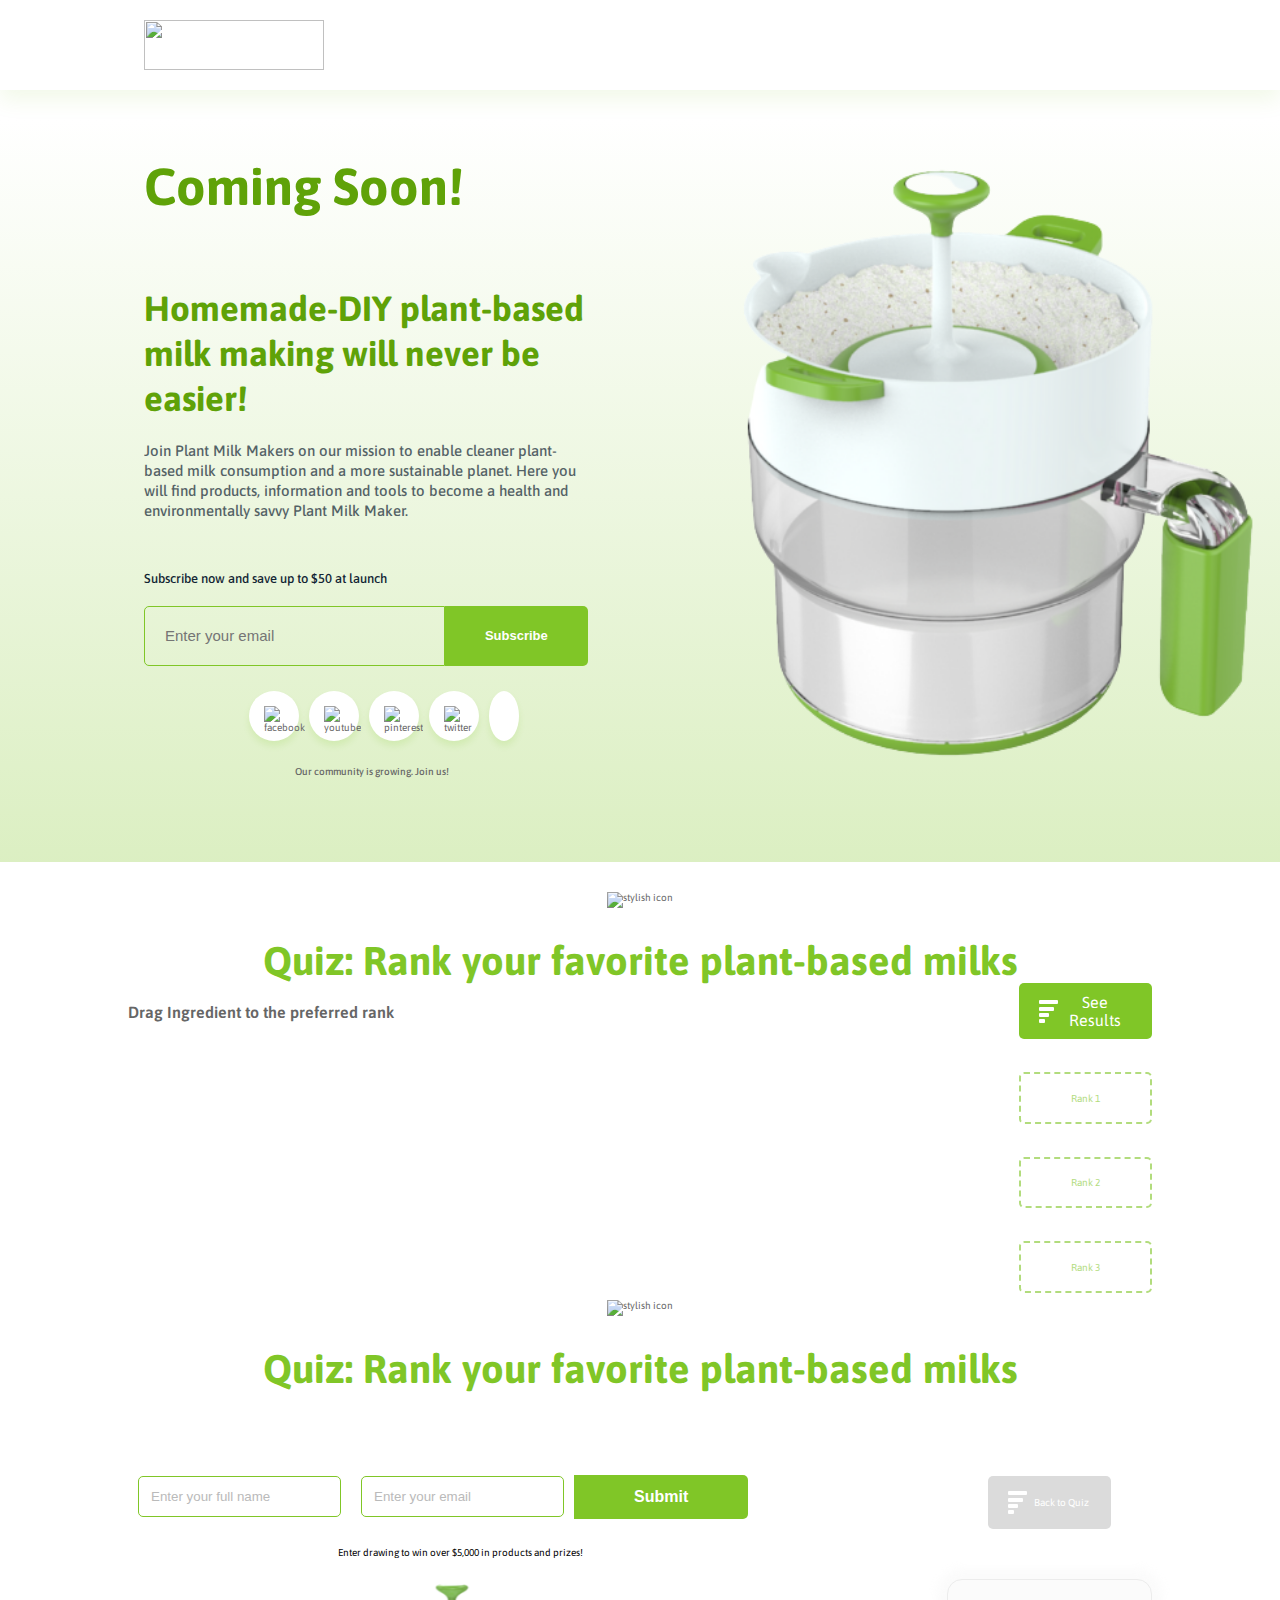
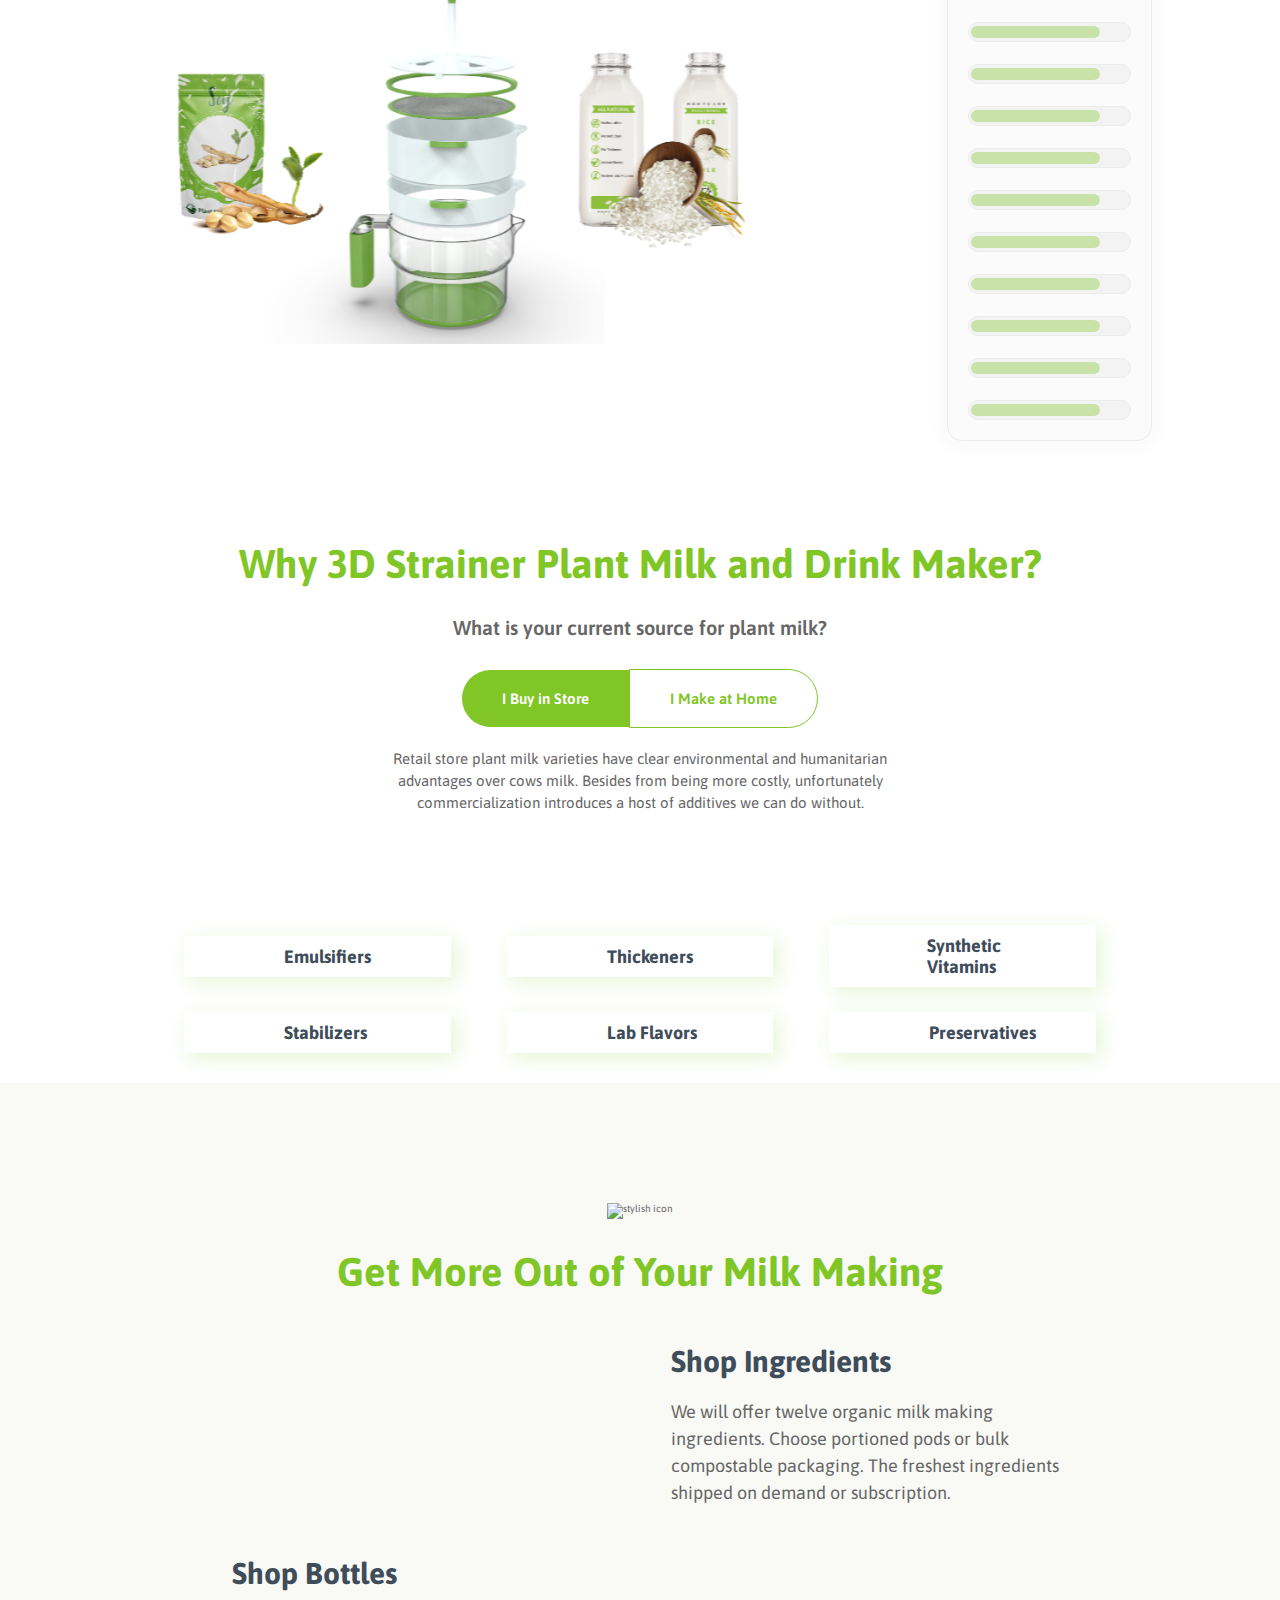
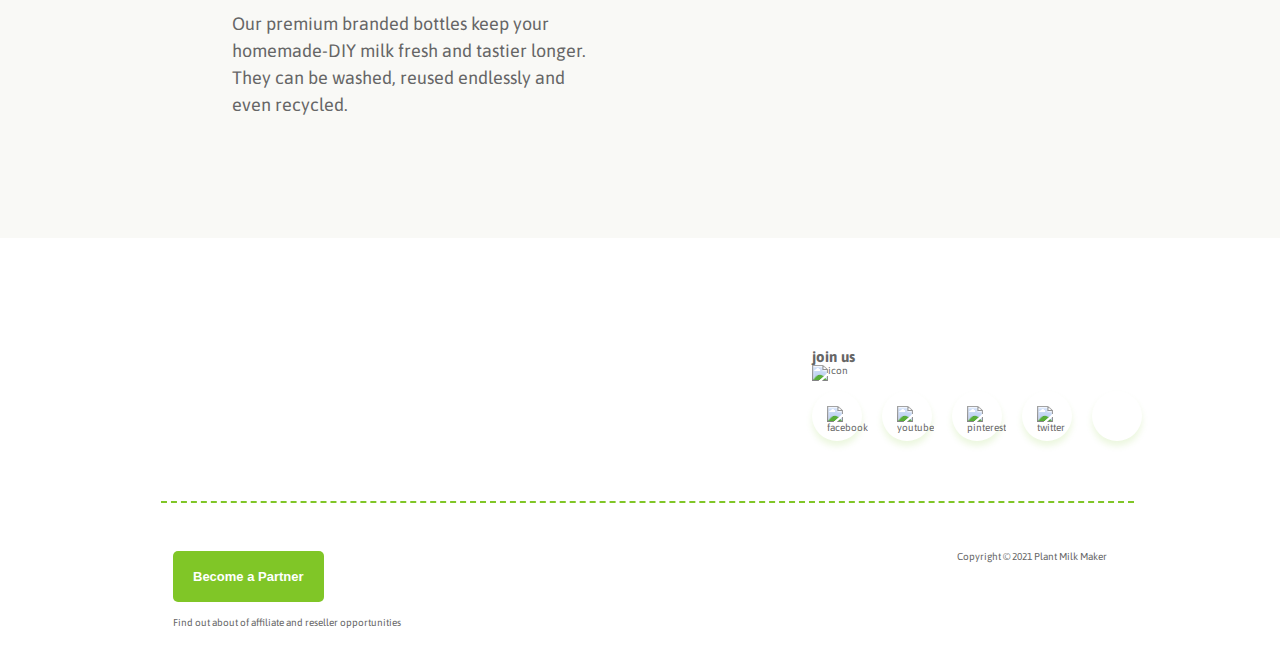
==== commit fe4e55c6: "i make at home image size issue solved" ====
--- a/index.html
+++ b/index.html
@@ -859,7 +859,7 @@
         </p>
         <div class="why-plant-milk__images-wrapper">
           <img
-            src="./assets/images/Coming Soon/nutbag.png"
+            src="./assets/images/Coming Soon/Untitled design.png"
             alt=""
             class="why-plant-milk__image"
           />
--- a/css/style.css
+++ b/css/style.css
@@ -189,6 +189,7 @@
 
 .hero__image-wrapper {
 	width: 50%;
+	text-align: center	;
 }
 
 .hero__image {
@@ -248,7 +249,9 @@
 	padding: 1.2rem 4rem;
 	color: #ffffff;
 	background-color: var(--primary-color);
-	border-radius: 0rem 0.5rem 0.5rem 0rem;
+	/* border-radius: 0rem 0.5rem 0.5rem 0rem; */
+	border-top-right-radius: 0.5rem;
+	border-bottom-right-radius: 0.5rem;
 	border: none;
 	outline: none;
 	font-size: 1.3rem;
@@ -729,7 +732,8 @@
 	padding: 1.3rem 6rem;
 	color: #ffffff;
 	background-color: var(--primary-color);
-	border-radius: 0.5rem;
+	border-top-right-radius: 0.5rem;
+	border-bottom-right-radius: 0.5rem;
 	border: none;
 	outline: none;
 	font-size: 1.6rem;
--- a/css/responsive.css
+++ b/css/responsive.css
@@ -1,4 +1,9 @@
 /*hero section*/
+@media (max-width: 768px) {
+	.submit-button {
+		border-radius: 0.5rem;
+	}
+}
 @media (max-width: 1440px) {
 	.hero__image {
 		width: 70rem;
@@ -152,8 +157,11 @@
 
 
 @media (max-width: 950px) {
-	.hero__image {
-		width: 45rem;
+	.hero__image-wrapper {
+		text-align: center;
+	}
+	.hero__image {
+		width: 100%;
 	}
 }
 
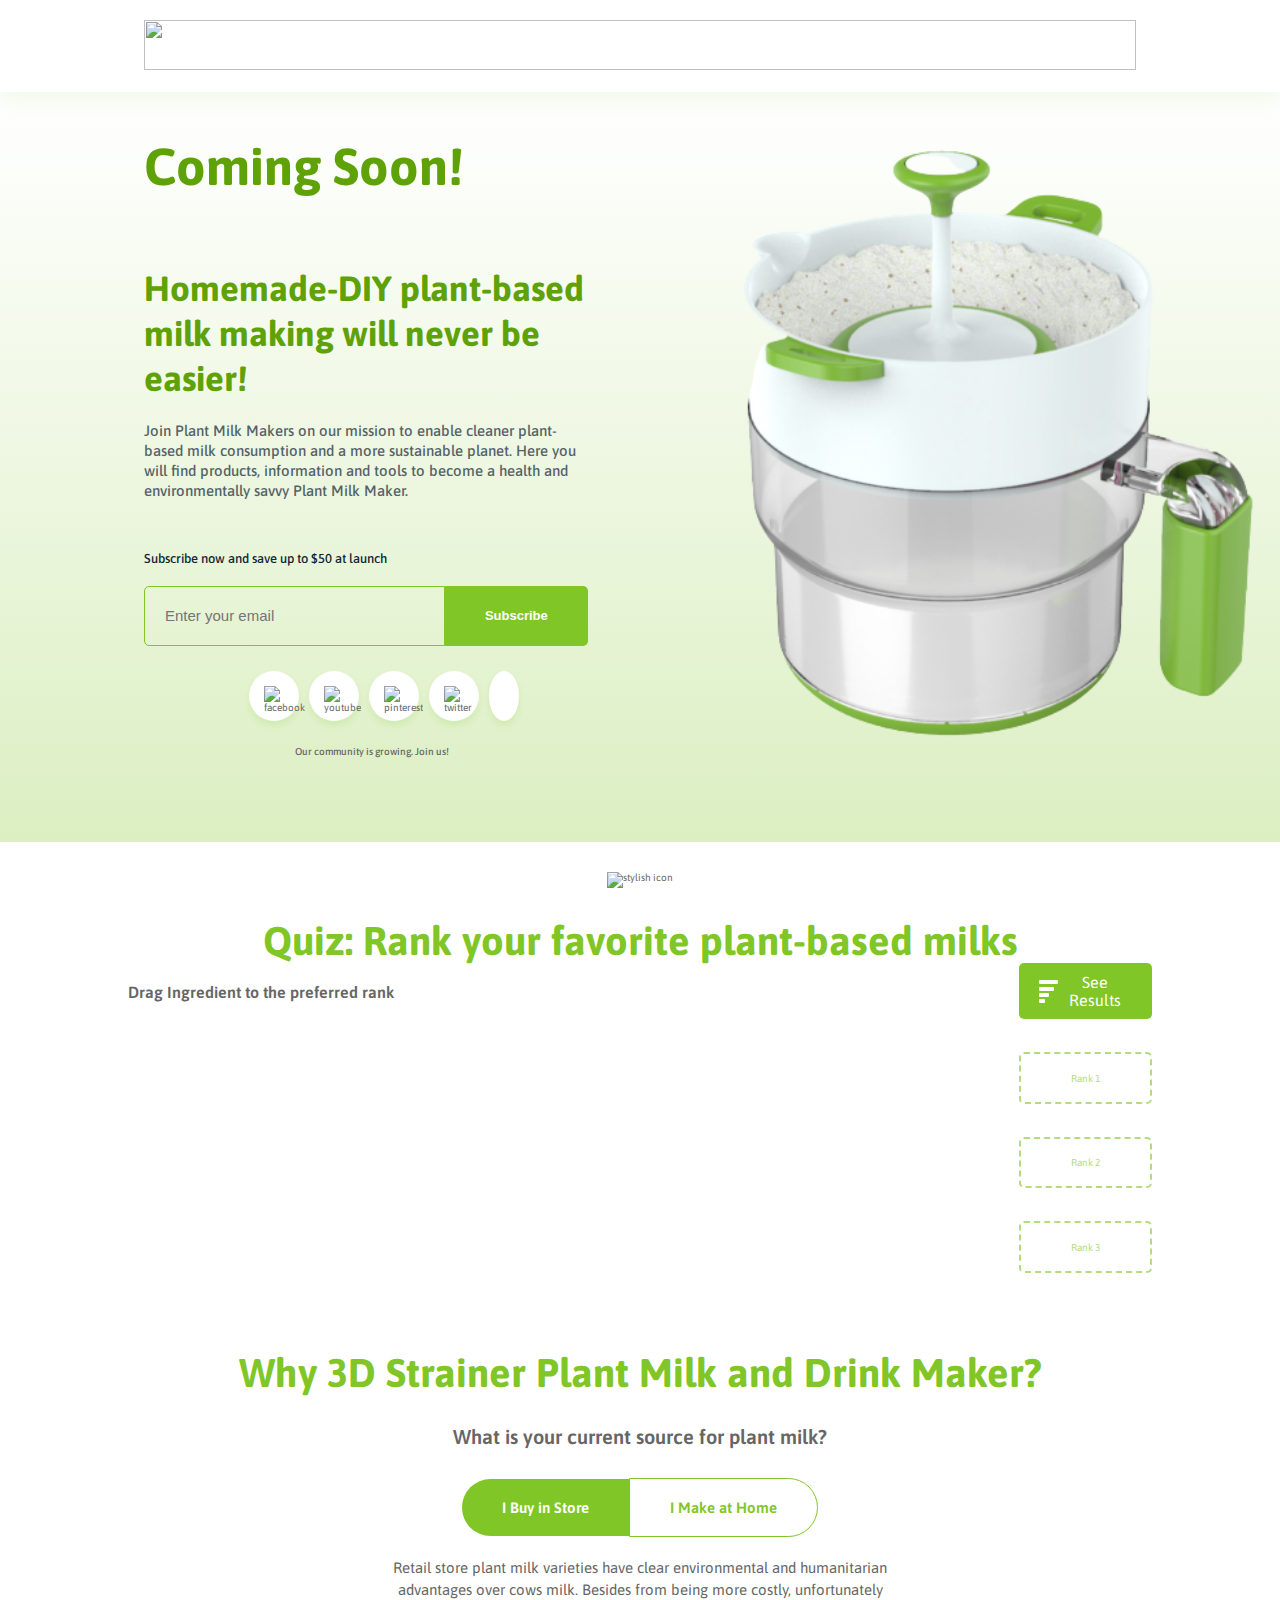
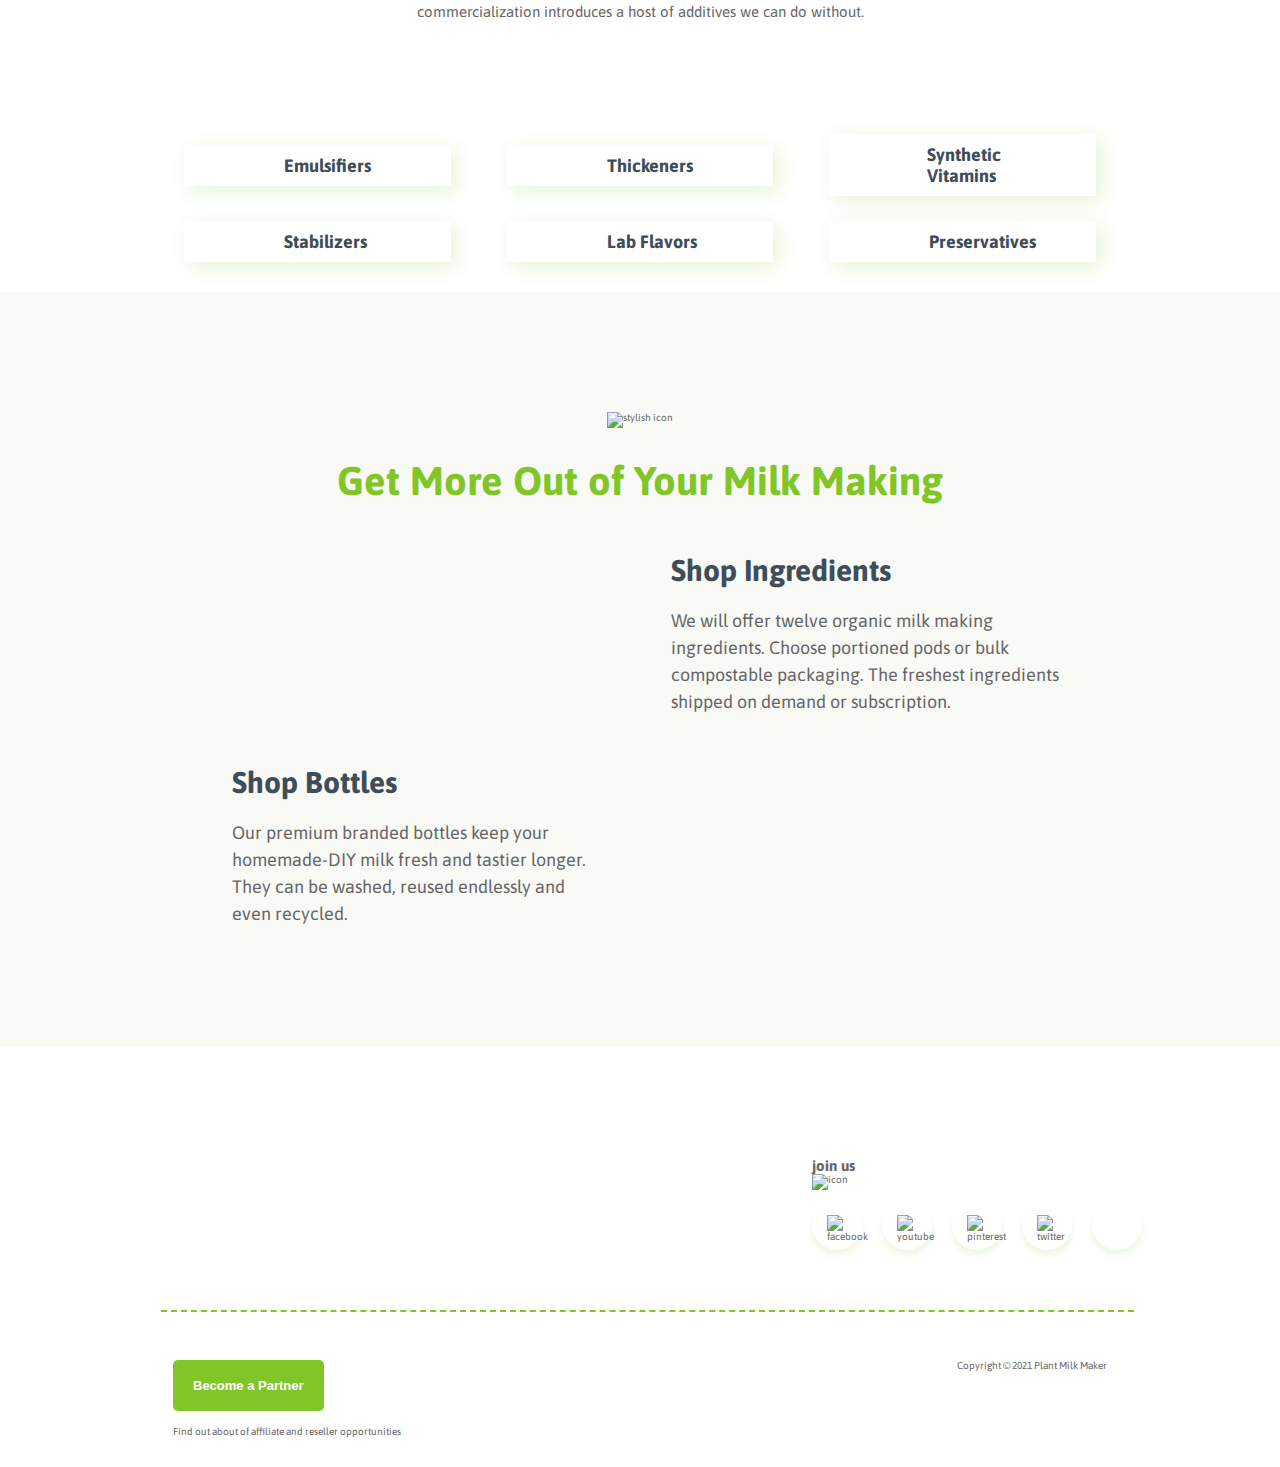
==== commit 819129e2: "some currection here" ====
--- a/index.html
+++ b/index.html
@@ -533,7 +533,7 @@
 
 
 
-    <div class="result-and-form-wrapper" id="result-and-form-wrapper">
+    <div class="result-and-form-wrapper hidden" id="result-and-form-wrapper">
       <div class="container">
         <div class="shop__icon">
           <img src="./assets/icons/header-img.png" alt="stylish icon"/>
--- a/css/style.css
+++ b/css/style.css
@@ -72,111 +72,37 @@
 	width: 100%;
 }
 
-.icon-wrapper {
-	position: absolute;
-	top: 49%;
-	transform: translate(50%);
-	border: 2px dashed var(--primary-color);
-	border-radius: 50%;
-	width: 5rem;
-	height: 5rem;
-	padding: 1.4rem;
-	font-size: 2rem;
-	color: var(--primary-color);
-	transition: 0.4s;
-}
-
-.icon-wrapper:hover {
-	color: white;
-	background: var(--primary-color);
-}
-
-.prev {
-	left: 1rem;
-}
-
-.next {
-	right: 6.5rem;
-}
+
 
 .nav {
 	background-color: var(--white-color);
 	box-shadow: 0px 10px 20px var(--info-color);
 	padding: 2rem;
-	/* margin-bottom: 2rem; */
+	position: fixed;
+    width: 100%;
+    top: 0;
+    z-index: 1;
 }
 
 .nav__elements {
-	display: flex;
 	align-items: center;
 }
 
 .logo {
-	display: inherit;
+	text-align: center;
 }
 
 .logo__image {
-	width: 18rem;
+	width: 100%;
 	height: 5rem;
 }
 
-.menu {
-	margin-left: 7rem;
-}
-.menu__item {
-	padding: 0.8rem;
-	margin-left: 1.5rem;
-}
-
-.menu__link {
-	color: var(--secondary-color);
-	font-size: 1.3rem;
-	font-weight: 500;
-	font-family: var(--font-family);
-}
-
-.signin-cart-wrapper {
-	margin-left: 8rem;
-}
-
-.signin-cart-wrapper__cart-icon {
-	border: 2px dashed var(--primary-color);
-	position: relative;
-	padding: 0.2rem 1rem;
-	border-radius: var(--secondary-border-radius);
-	background-color: var(--info-color);
-}
-.signin-cart-wrapper__cart-image {
-	width: 2.5rem;
-}
-
-.signin-cart-wrapper__cart-badge {
-	position: absolute;
-	top: -2.3rem;
-	right: -1.3rem;
-	background-color: var(--primary-color);
-	border-radius: 50%;
-	padding: 0.5rem;
-	color: var(--white-color);
-	width: 3rem;
-	height: 3rem;
-	text-align: center;
-}
-
-.signin-cart-wrapper__sign-in-button {
-	border: none;
-	outline: none;
-	background-color: var(--primary-color);
-	color: var(--white-color);
-	padding: 0.6rem 1rem;
-	margin-left: 2.5rem;
-	border-radius: var(--primary-border-radius);
-}
+
 
 .hero {
 	background: linear-gradient(var(--white-color), #81c62748);
 	padding: 2rem 2rem 7rem;
-	margin-top: 3rem;
+	margin-top: 10rem;
 }
 
 .active {
@@ -189,7 +115,6 @@
 
 .hero__image-wrapper {
 	width: 50%;
-	text-align: center	;
 }
 
 .hero__image {
@@ -249,9 +174,7 @@
 	padding: 1.2rem 4rem;
 	color: #ffffff;
 	background-color: var(--primary-color);
-	/* border-radius: 0rem 0.5rem 0.5rem 0rem; */
-	border-top-right-radius: 0.5rem;
-	border-bottom-right-radius: 0.5rem;
+	border-radius: 0rem 0.5rem 0.5rem 0rem;
 	border: none;
 	outline: none;
 	font-size: 1.3rem;
@@ -359,9 +282,6 @@
 	display: flex;
 	justify-content: space-between;
 }
-.ingredients-section{
-	
-}
 .subtitle-rank-button-wrap {
 	margin-top: 6rem;
 }
@@ -652,9 +572,7 @@
 	width: 95%;
 }
 
-.secondary-footer__copy-right-text {
-	float: right;
-}
+
 .secondary-footer__button {
 	background-color: var(--primary-color);
 	color: var(--white-color);
@@ -671,9 +589,9 @@
 }
 
 .secondary-footer__copy-right-text {
+	float: right;
 	margin-top: 2rem;
 }
-
 /* Quiz Result Section */
 
 .shop__icon {
@@ -732,8 +650,7 @@
 	padding: 1.3rem 6rem;
 	color: #ffffff;
 	background-color: var(--primary-color);
-	border-top-right-radius: 0.5rem;
-	border-bottom-right-radius: 0.5rem;
+	border-radius: 0.5rem;
 	border: none;
 	outline: none;
 	font-size: 1.6rem;
@@ -753,13 +670,10 @@
 	color: white;
 	border-radius: 0.5rem;
 	display: flex;
-	align-items: center;
+	/* align-items: center; */
 	width:60%;
 	margin:auto;
 	cursor:pointer;
-}
-
-.back-to-quiz-img {
 }
 
 .back-to-quiz-text {
--- a/css/responsive.css
+++ b/css/responsive.css
@@ -1,9 +1,4 @@
 /*hero section*/
-@media (max-width: 768px) {
-	.submit-button {
-		border-radius: 0.5rem;
-	}
-}
 @media (max-width: 1440px) {
 	.hero__image {
 		width: 70rem;
@@ -30,17 +25,11 @@
 	.hero__image {
 		width: 65rem;
 	}
-	.menu {
-		margin-left: 5rem;
-	}
 }
 
 @media (max-width: 1275px) {
 	.hero__image {
 		width: 65rem;
-	}
-	.menu {
-		margin-left: 3rem;
 	}
 	.signin-cart-wrapper {
 		margin-left: 5rem;
@@ -61,14 +50,7 @@
 	}
 }
 
-@media (max-width: 1204px) {
-	.signin-cart-wrapper {
-		margin-left: 4rem;
-	}
-	.logo__image {
-		width: 15rem;
-	}
-}
+
 
 @media (max-width: 1168px) {
 	.hero__image {
@@ -76,14 +58,7 @@
 	}
 }
 
-@media (max-width: 1148px) {
-	.signin-cart-wrapper {
-		margin-left: 4rem;
-	}
-	.logo__image {
-		width: 12rem;
-	}
-}
+
 
 @media (max-width: 1135px) {
 	.hero__image {
@@ -92,17 +67,6 @@
 	
 }
 
-@media (max-width: 1104px) {
-	.menu {
-		margin-left: 2rem;
-	}
-	.signin-cart-wrapper {
-		margin-left: 3rem;
-	}
-	.logo__image {
-		width: 11rem;
-	}
-}
 
 
 
@@ -112,20 +76,6 @@
 		width: 52rem;
 	}
 }
-
-
-@media (max-width: 1061px) {
-	.menu {
-		margin-left: 1rem;
-	}
-	.signin-cart-wrapper {
-		margin-left: 2rem;
-	}
-	.logo__image {
-		width: 11rem;
-	}
-}
-
 
 @media (max-width: 1024px) {
 	.hero__image {
@@ -157,11 +107,8 @@
 
 
 @media (max-width: 950px) {
-	.hero__image-wrapper {
-		text-align: center;
-	}
-	.hero__image {
-		width: 100%;
+	.hero__image {
+		width: 45rem;
 	}
 }
 
@@ -205,8 +152,13 @@
 		width: 100%;
 		text-align: center;
 	}
-	.submit-button {
-		padding: 1.3rem 9.39rem;
+
+	.email-input{
+		border-radius:0.5rem;
+	}
+	.hero__submit-button {
+		border-radius:0.5rem;
+		margin-top:2rem;
 	}
 }
 
@@ -233,15 +185,6 @@
 	}
 }
 
-@media (max-width: 570px) {
-	.icon-wrapper {
-		width: 3rem;
-		height: 3rem;
-		padding: 0.8rem;
-		font-size: 1.3rem;
-	}
-}
-
 @media (max-width: 538px) {
 	.hero__excerpt {
 		margin-top: 2rem;
@@ -250,36 +193,12 @@
 
 
 
-@media (max-width: 470px) {
-	.next {
-		right: 5rem;
-	}
-}
-
-
-
 @media (max-width: 428px) {
 	.hero__image {
 		width: 100%;
 	}
 }
 
-@media (max-width: 404px) {
-	.next {
-		right: 4.5rem;
-	}
-}
-
-@media (max-width: 330px) {
-	.next {
-		right: 4rem;
-	}
-}
-@media (max-width: 325px) {
-	.next {
-		right: 3.5rem;
-	}
-}
 
 
 @media (max-width: 320px) {
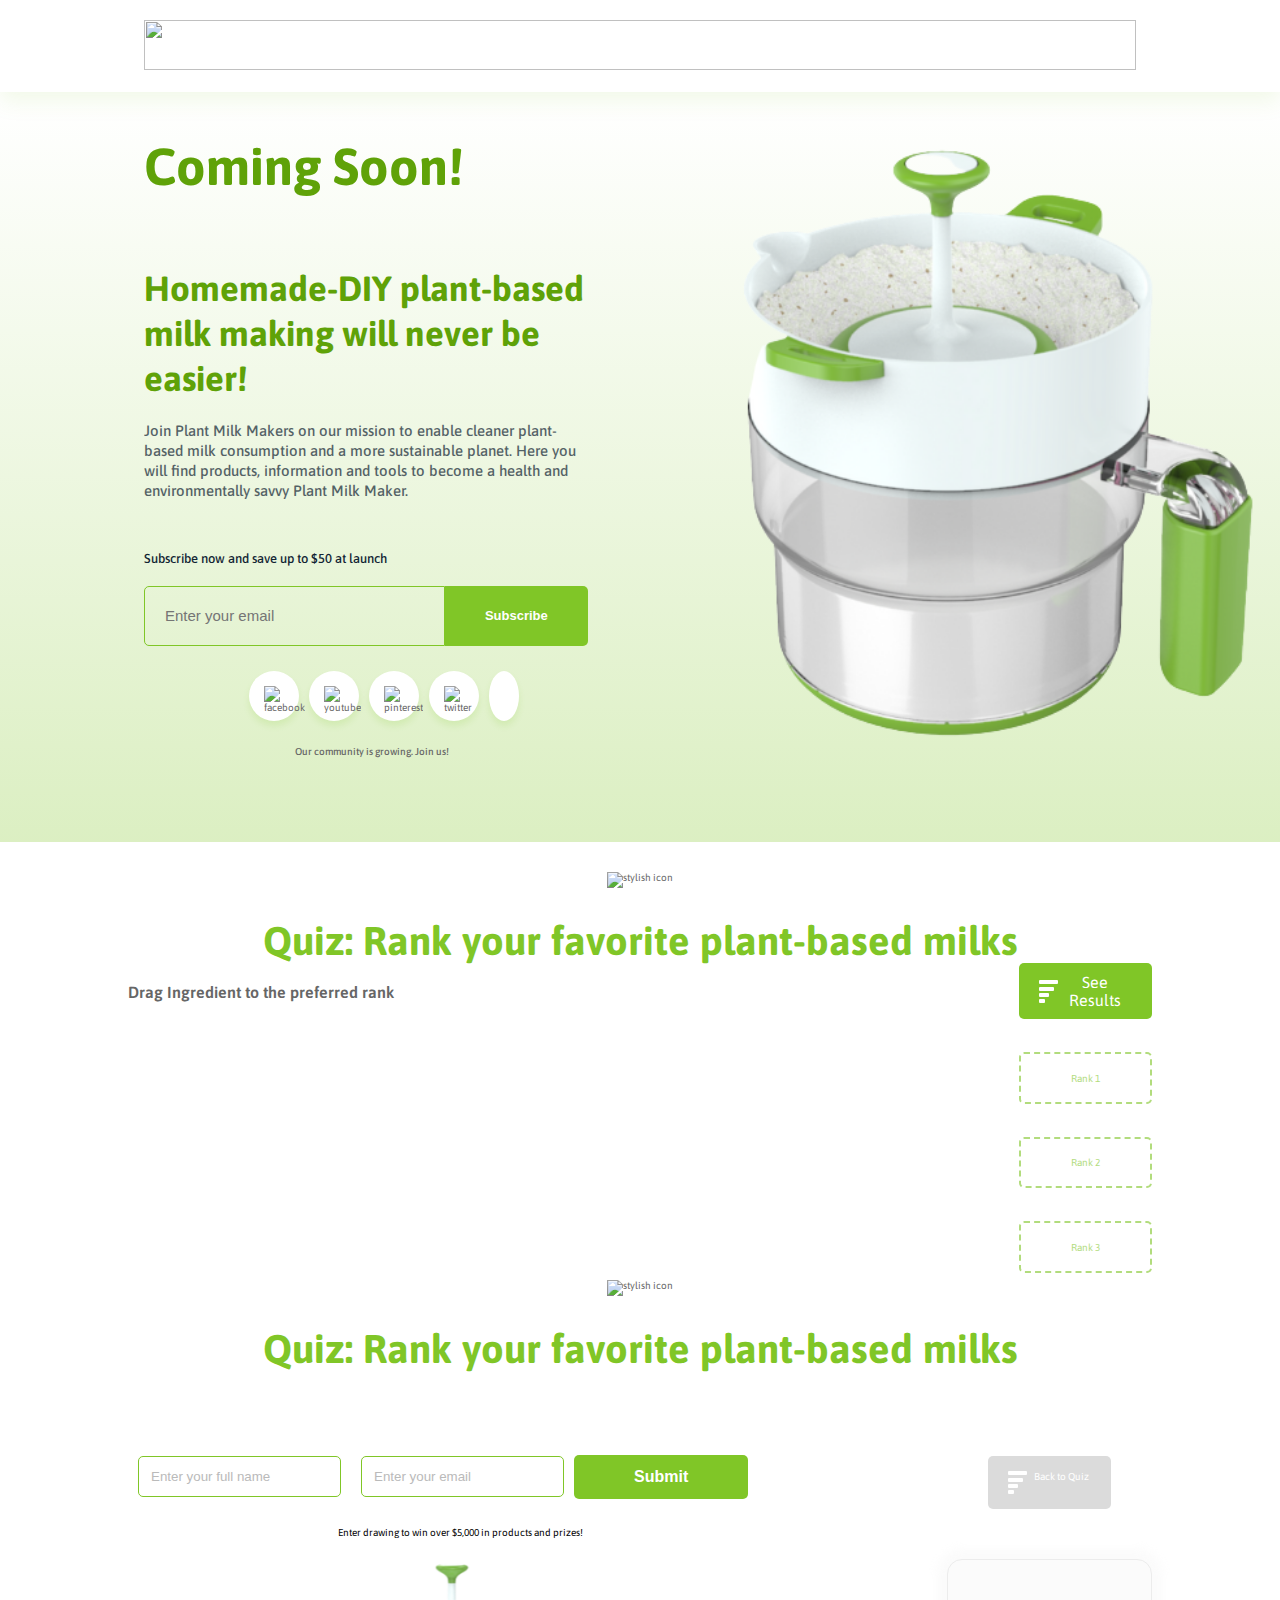
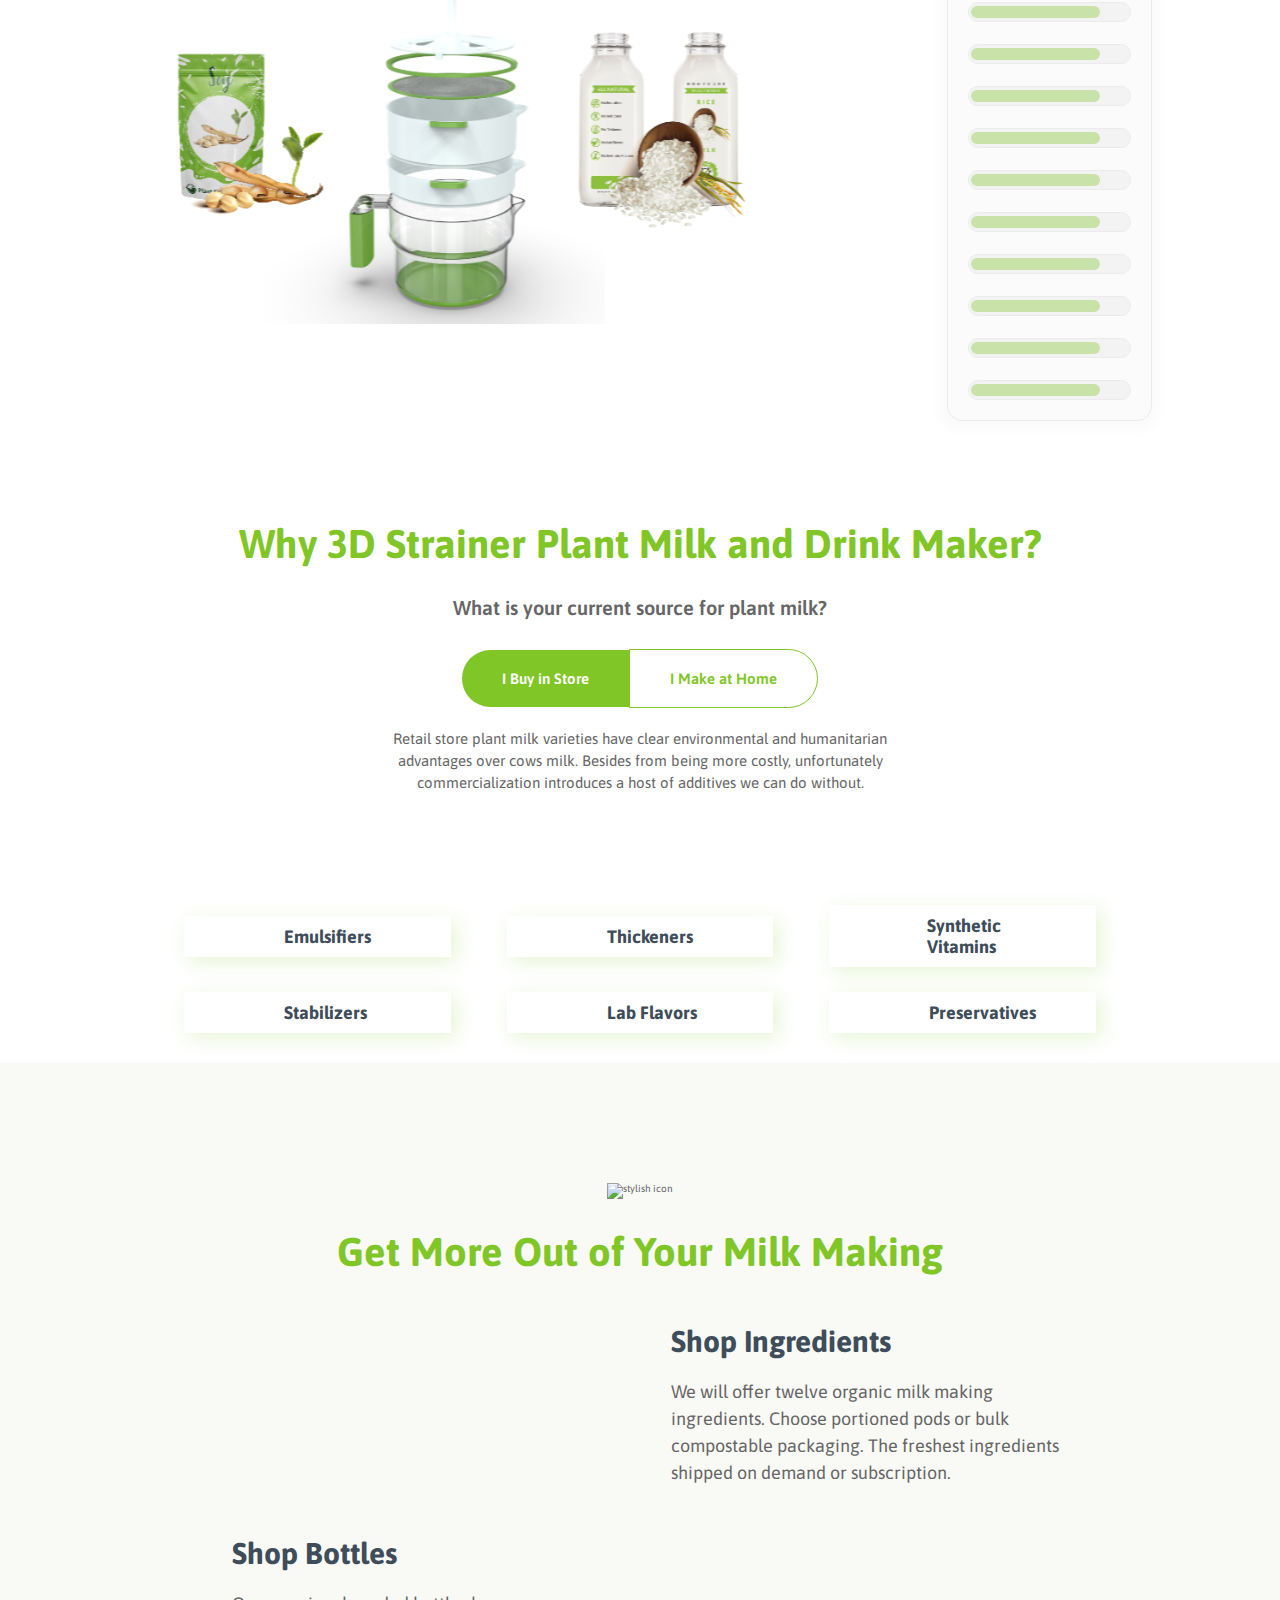
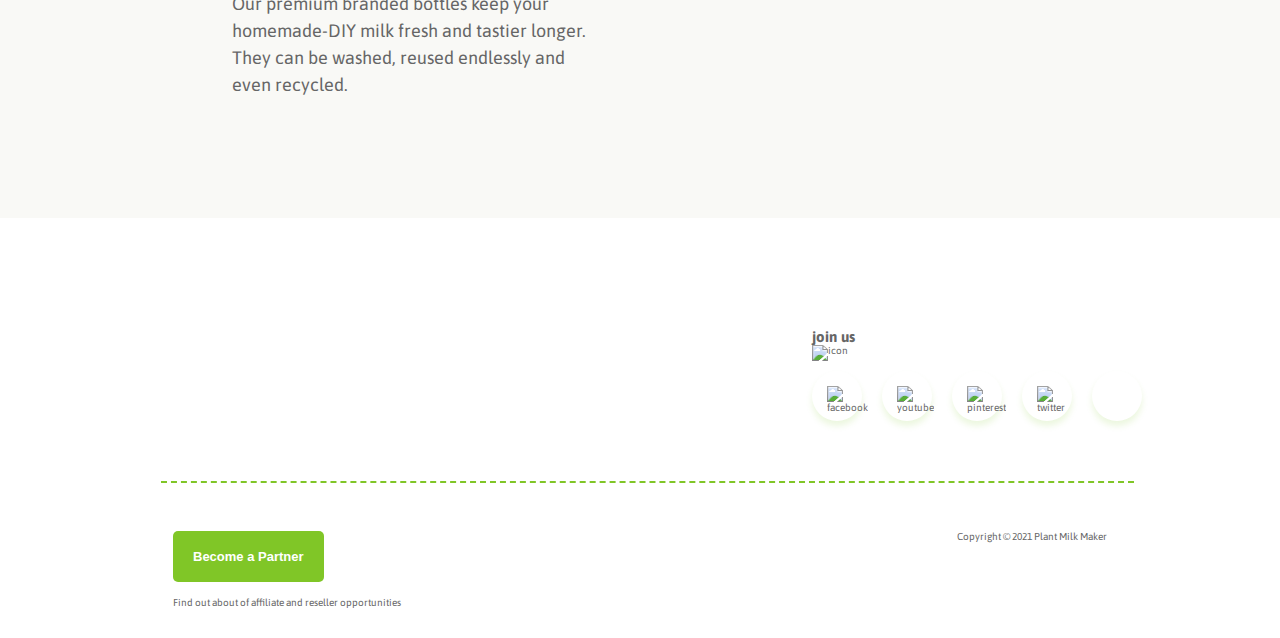
==== commit deb833a4: "tweaked some js in rank card section" ====
--- a/index.html
+++ b/index.html
@@ -345,7 +345,7 @@
               Drag Ingredient to the preferred rank
             </h3>
             <ul class="ingredients-section-cards">
-              <li class="ingredients-section-card">
+              <li class="ingredients-section-card"  >
                 <img
                   draggable="true"
                   id="almond"
@@ -353,120 +353,120 @@
                   ontouchstart="onDragStart(event)"
                   src="./assets//images/Coming Soon/Almond.png"
                   alt=""
+                  class="ingredients-section-card__image child-1"
+                />
+              </li>
+              <li class="ingredients-section-card" id = 'parent-2' >
+                <img
+                  draggable="true"
+                  id="chashew"
+                  ondragstart="onDragStart(event)"
+                  ontouchstart="onDragStart(event)"
+                  src="./assets//images/Coming Soon/Chashew.png"
+                  alt=""
                   class="ingredients-section-card__image"
                 />
               </li>
-              <li class="ingredients-section-card">
-                <img
-                  draggable="true"
-                  id="chashew"
-                  ondragstart="onDragStart(event)"
-                  ontouchstart="onDragStart(event)"
-                  src="./assets//images/Coming Soon/Chashew.png"
+              <li class="ingredients-section-card" id = 'parent-3'>
+                <img
+                  draggable="true"
+                  id="coconut"
+                  ondragstart="onDragStart(event)"
+                  ontouchstart="onDragStart(event)"
+                  src="./assets//images/Coming Soon/Coconut.png"
                   alt=""
                   class="ingredients-section-card__image"
                 />
               </li>
-              <li class="ingredients-section-card">
-                <img
-                  draggable="true"
-                  id="coconut"
-                  ondragstart="onDragStart(event)"
-                  ontouchstart="onDragStart(event)"
-                  src="./assets//images/Coming Soon/Coconut.png"
+              <li class="ingredients-section-card" id = 'parent-4'>
+                <img
+                  draggable="true"
+                  id="flax"
+                  ondragstart="onDragStart(event)"
+                  ontouchstart="onDragStart(event)"
+                  src="./assets//images/Coming Soon/Flax.png"
                   alt=""
                   class="ingredients-section-card__image"
                 />
               </li>
-              <li class="ingredients-section-card">
-                <img
-                  draggable="true"
-                  id="flax"
-                  ondragstart="onDragStart(event)"
-                  ontouchstart="onDragStart(event)"
-                  src="./assets//images/Coming Soon/Flax.png"
+              <li class="ingredients-section-card" id = 'parent-5'>
+                <img
+                  draggable="true"
+                  id="hazelnut"
+                  ondragstart="onDragStart(event)"
+                  ontouchstart="onDragStart(event)"
+                  src="./assets//images/Coming Soon/Hazelnut.png"
                   alt=""
                   class="ingredients-section-card__image"
                 />
               </li>
-              <li class="ingredients-section-card">
-                <img
-                  draggable="true"
-                  id="hazelnut"
-                  ondragstart="onDragStart(event)"
-                  ontouchstart="onDragStart(event)"
-                  src="./assets//images/Coming Soon/Hazelnut.png"
+              <li class="ingredients-section-card" id = 'parent-6'>
+                <img
+                  draggable="true"
+                  id="hemp"
+                  ondragstart="onDragStart(event)"
+                  ontouchstart="onDragStart(event)"
+                  src="./assets//images/Coming Soon/Hemp.png"
                   alt=""
                   class="ingredients-section-card__image"
                 />
               </li>
-              <li class="ingredients-section-card">
-                <img
-                  draggable="true"
-                  id="hemp"
-                  ondragstart="onDragStart(event)"
-                  ontouchstart="onDragStart(event)"
-                  src="./assets//images/Coming Soon/Hemp.png"
+              <li class="ingredients-section-card" id = 'parent-7'>
+                <img
+                  draggable="true"
+                  id="oat"
+                  ondragstart="onDragStart(event)"
+                  ontouchstart="onDragStart(event)"
+                  src="./assets/images/Coming Soon/Oat.png"
                   alt=""
                   class="ingredients-section-card__image"
                 />
               </li>
-              <li class="ingredients-section-card">
-                <img
-                  draggable="true"
-                  id="oat"
-                  ondragstart="onDragStart(event)"
-                  ontouchstart="onDragStart(event)"
-                  src="./assets/images/Coming Soon/Oat.png"
+              <li class="ingredients-section-card" id = 'parent-8'>
+                <img
+                  draggable="true"
+                  id="pea"
+                  ondragstart="onDragStart(event)"
+                  ontouchstart="onDragStart(event)"
+                  src="./assets/images/Coming Soon/Pea.png"
                   alt=""
                   class="ingredients-section-card__image"
                 />
               </li>
-              <li class="ingredients-section-card">
-                <img
-                  draggable="true"
-                  id="pea"
-                  ondragstart="onDragStart(event)"
-                  ontouchstart="onDragStart(event)"
-                  src="./assets/images/Coming Soon/Pea.png"
+              <li class="ingredients-section-card" id = 'parent-9 '>
+                <img
+                  draggable="true"
+                  id="quinoa"
+                  ondragstart="onDragStart(event)"
+                  ontouchstart="onDragStart(event)"
+                  src="./assets//images/Coming Soon/Quinoa.png"
                   alt=""
                   class="ingredients-section-card__image"
                 />
               </li>
-              <li class="ingredients-section-card">
-                <img
-                  draggable="true"
-                  id="quinoa"
-                  ondragstart="onDragStart(event)"
-                  ontouchstart="onDragStart(event)"
-                  src="./assets//images/Coming Soon/Quinoa.png"
+              <li class="ingredients-section-card" id = 'parent-10'>
+                <img
+                  draggable="true"
+                  id="rice"
+                  ondragstart="onDragStart(event)"
+                  ontouchstart="onDragStart(event)"
+                  src="./assets//images/Coming Soon/Rice.png"
                   alt=""
                   class="ingredients-section-card__image"
                 />
               </li>
-              <li class="ingredients-section-card">
-                <img
-                  draggable="true"
-                  id="rice"
-                  ondragstart="onDragStart(event)"
-                  ontouchstart="onDragStart(event)"
-                  src="./assets//images/Coming Soon/Rice.png"
+              <li class="ingredients-section-card" id = 'parent-11'>
+                <img
+                  draggable="true"
+                  id="soy"
+                  ondragstart="onDragStart(event)"
+                  ontouchstart="onDragStart(event)"
+                  src="./assets//images/Coming Soon/Soy.png"
                   alt=""
                   class="ingredients-section-card__image"
                 />
               </li>
-              <li class="ingredients-section-card">
-                <img
-                  draggable="true"
-                  id="soy"
-                  ondragstart="onDragStart(event)"
-                  ontouchstart="onDragStart(event)"
-                  src="./assets//images/Coming Soon/Soy.png"
-                  alt=""
-                  class="ingredients-section-card__image"
-                />
-              </li>
-              <li class="ingredients-section-card">
+              <li class="ingredients-section-card" id = 'parent-12'>
                 <img
                   draggable="true"
                   id="walnut"
@@ -533,7 +533,7 @@
 
 
 
-    <div class="result-and-form-wrapper hidden" id="result-and-form-wrapper">
+    <div class="result-and-form-wrapper" id="result-and-form-wrapper">
       <div class="container">
         <div class="shop__icon">
           <img src="./assets/icons/header-img.png" alt="stylish icon"/>
@@ -859,7 +859,7 @@
         </p>
         <div class="why-plant-milk__images-wrapper">
           <img
-            src="./assets/images/Coming Soon/Untitled design.png"
+            src="./assets/images/Coming Soon/nutbag.png"
             alt=""
             class="why-plant-milk__image"
           />
--- a/css/responsive.css
+++ b/css/responsive.css
@@ -499,6 +499,8 @@
 	}
 }
 
+
+
 @media (max-width: 768px) {
 	.footer__elements {
 		flex-direction: column;
@@ -516,6 +518,29 @@
 
 	.footer__social-links {
 		width: 100%;
+	}
+
+	.secondary-footer {
+		margin-top: 5rem !important;
+		padding: 1rem;
+		position: relative;
+	}
+
+	.secondary-footer__copy-right-text {
+		margin-top: 2rem;
+	}
+
+	.secondary-footer__moto {
+		margin-top: 6.5rem;
+	}
+
+
+}
+
+@media (max-width: 613px){
+	.secondary-footer__copy-right-text {
+		float: left;
+		margin-top: 2rem;
 	}
 }
 
@@ -538,6 +563,13 @@
 	.footer__social-link-item:nth-child(1) img{
 		width:1rem;
 	}
+
+	.secondary-footer__copy-right-text {
+		float: left;
+		margin-top: 2rem;
+	}
+
+	
 	
 }
 
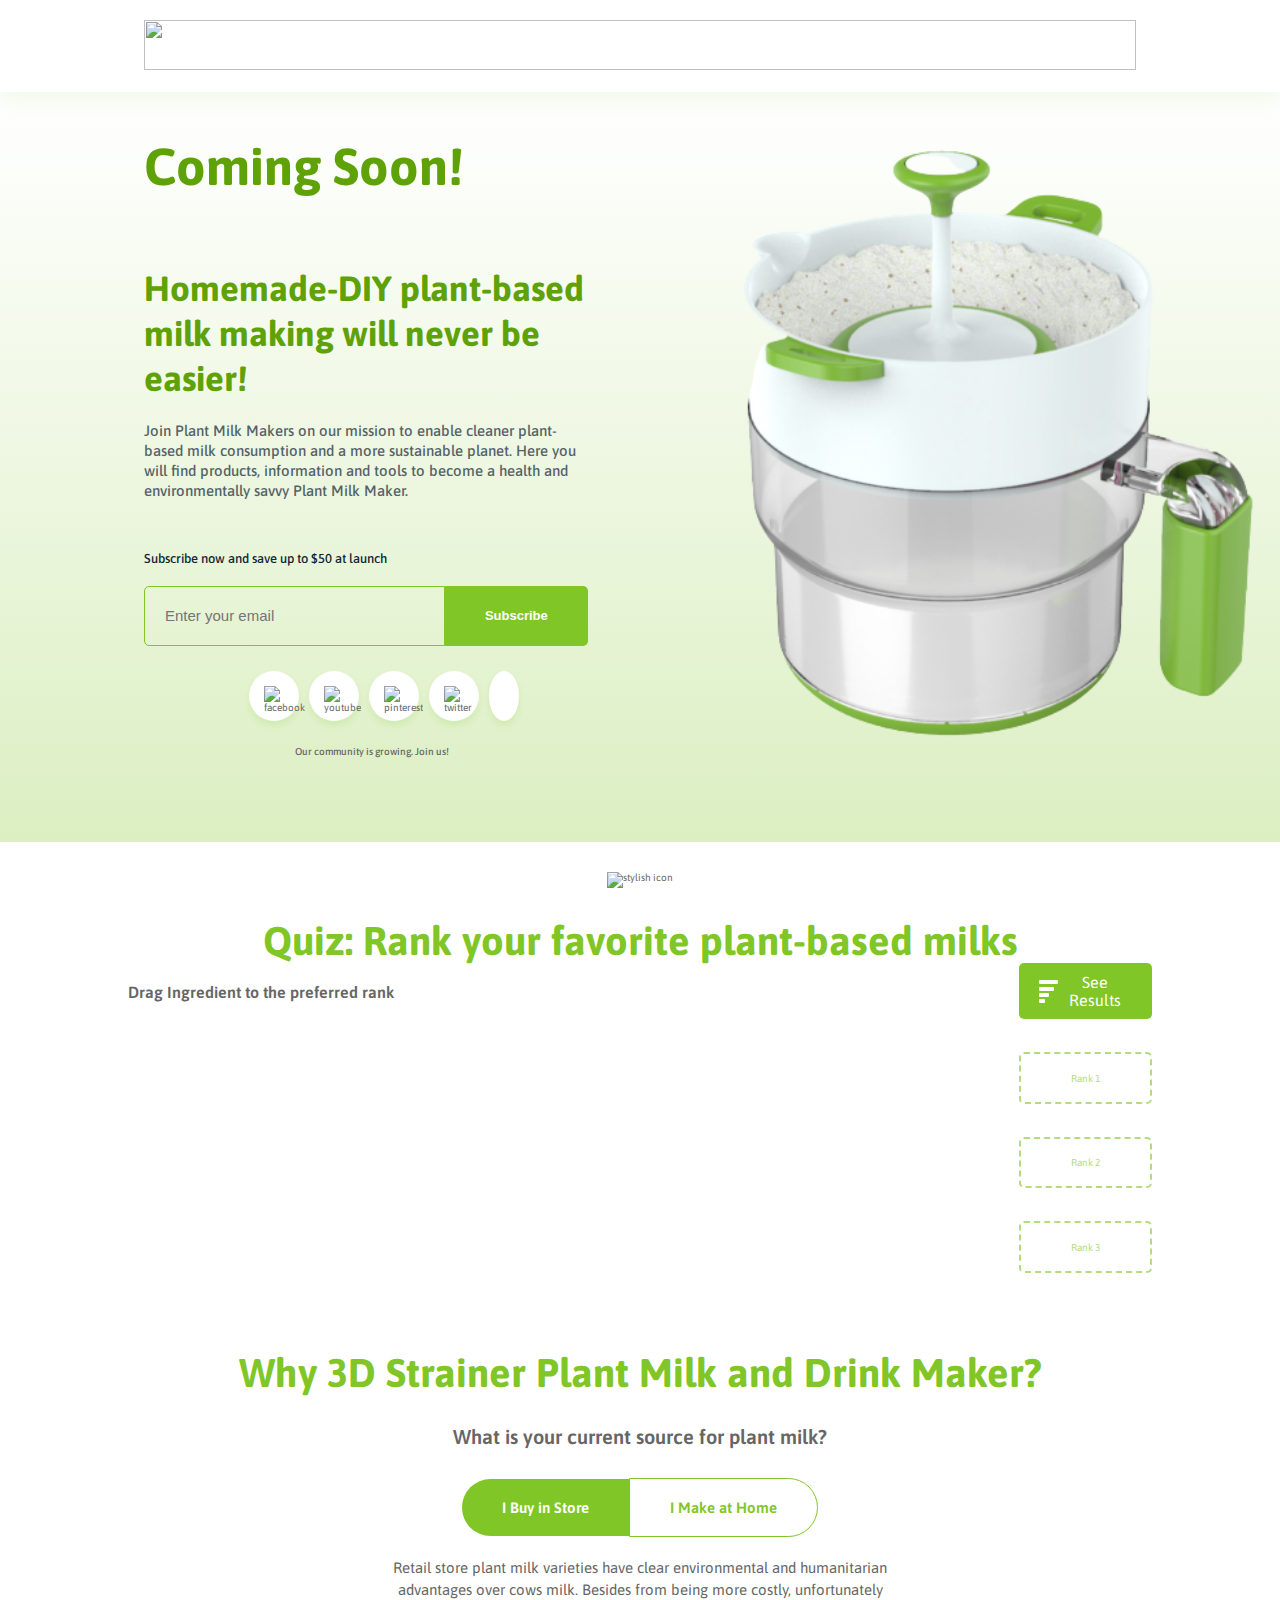
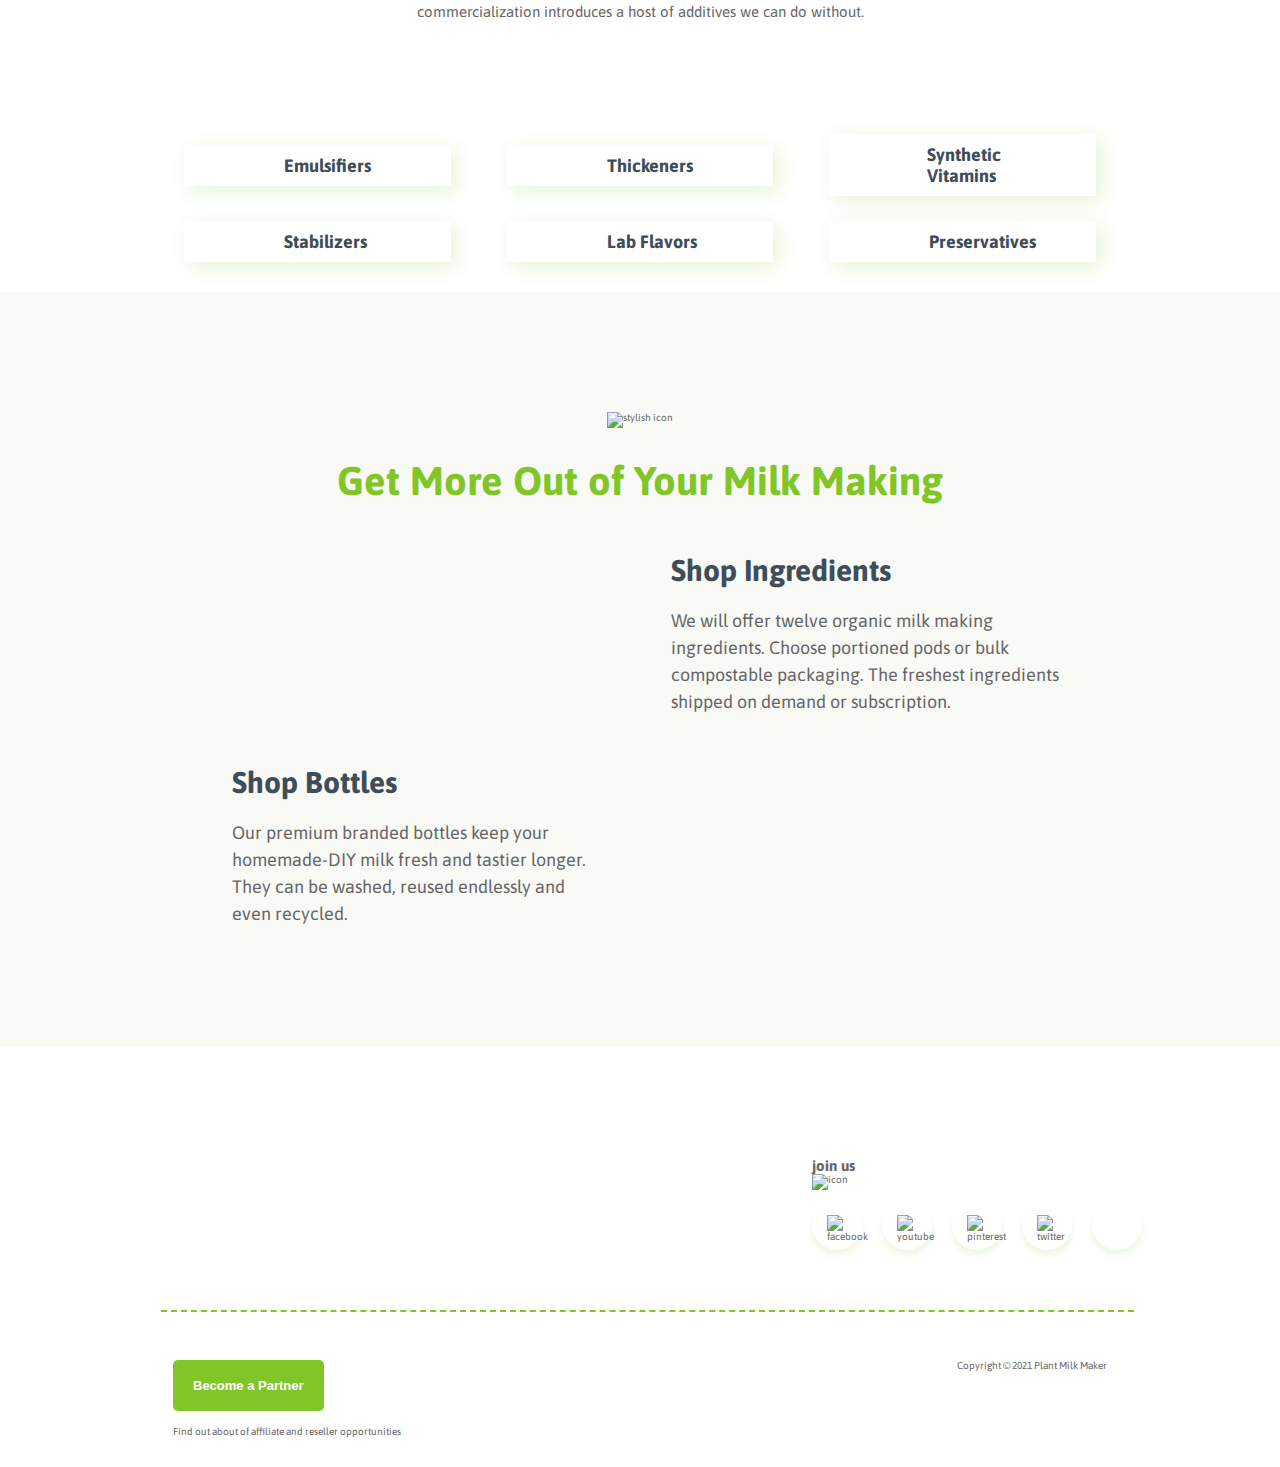
==== commit f0735ac9: "Merge pull request #13 from mahbubsk/master" ====
--- a/index.html
+++ b/index.html
@@ -533,7 +533,7 @@
 
 
 
-    <div class="result-and-form-wrapper" id="result-and-form-wrapper">
+    <div class="result-and-form-wrapper hidden" id="result-and-form-wrapper">
       <div class="container">
         <div class="shop__icon">
           <img src="./assets/icons/header-img.png" alt="stylish icon"/>
@@ -859,7 +859,7 @@
         </p>
         <div class="why-plant-milk__images-wrapper">
           <img
-            src="./assets/images/Coming Soon/nutbag.png"
+            src="./assets/images/Coming Soon/Untitled design.png"
             alt=""
             class="why-plant-milk__image"
           />
--- a/css/style.css
+++ b/css/style.css
@@ -115,6 +115,7 @@
 
 .hero__image-wrapper {
 	width: 50%;
+	text-align: center	;
 }
 
 .hero__image {
@@ -174,7 +175,9 @@
 	padding: 1.2rem 4rem;
 	color: #ffffff;
 	background-color: var(--primary-color);
-	border-radius: 0rem 0.5rem 0.5rem 0rem;
+	/* border-radius: 0rem 0.5rem 0.5rem 0rem; */
+	border-top-right-radius: 0.5rem;
+	border-bottom-right-radius: 0.5rem;
 	border: none;
 	outline: none;
 	font-size: 1.3rem;
@@ -650,7 +653,8 @@
 	padding: 1.3rem 6rem;
 	color: #ffffff;
 	background-color: var(--primary-color);
-	border-radius: 0.5rem;
+	border-top-right-radius: 0.5rem;
+	border-bottom-right-radius: 0.5rem;
 	border: none;
 	outline: none;
 	font-size: 1.6rem;
--- a/css/responsive.css
+++ b/css/responsive.css
@@ -1,4 +1,9 @@
 /*hero section*/
+@media (max-width: 768px) {
+	.submit-button {
+		border-radius: 0.5rem;
+	}
+}
 @media (max-width: 1440px) {
 	.hero__image {
 		width: 70rem;
@@ -107,8 +112,11 @@
 
 
 @media (max-width: 950px) {
-	.hero__image {
-		width: 45rem;
+	.hero__image-wrapper {
+		text-align: center;
+	}
+	.hero__image {
+		width: 100%;
 	}
 }
 
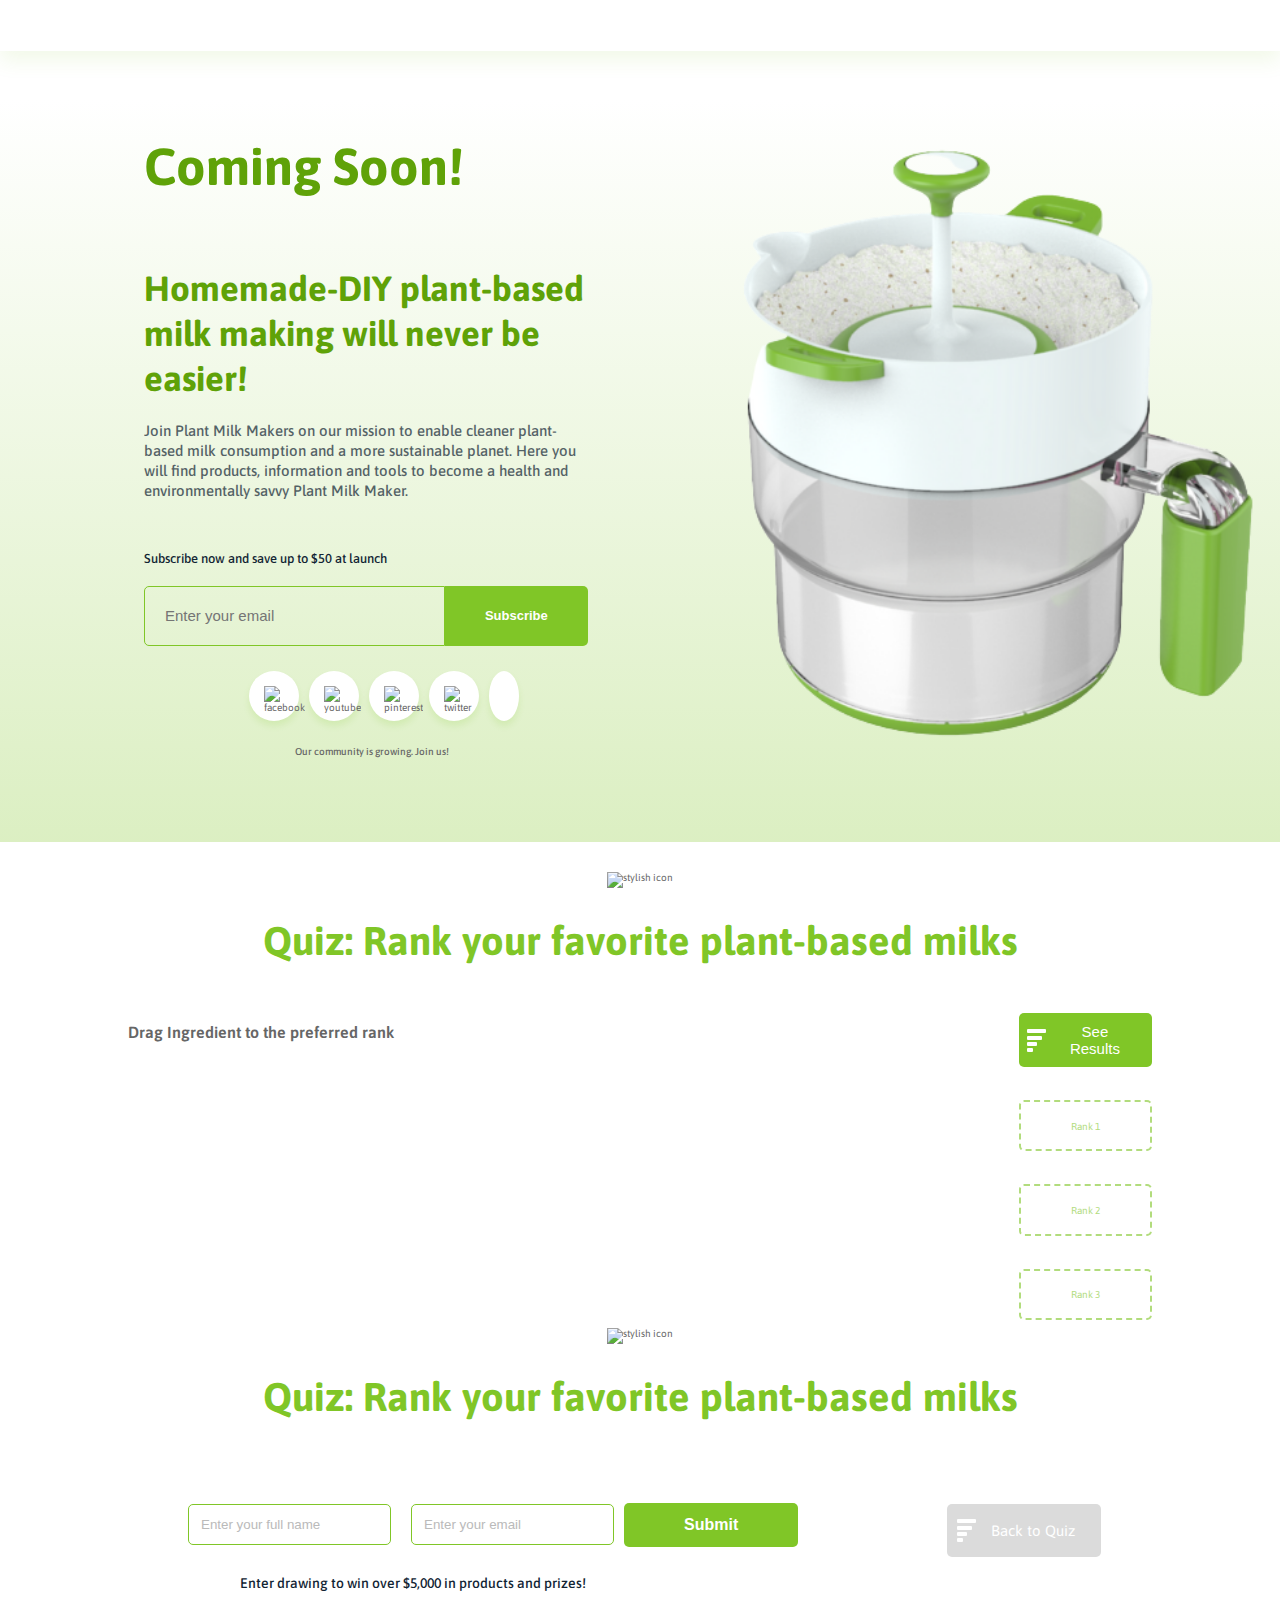
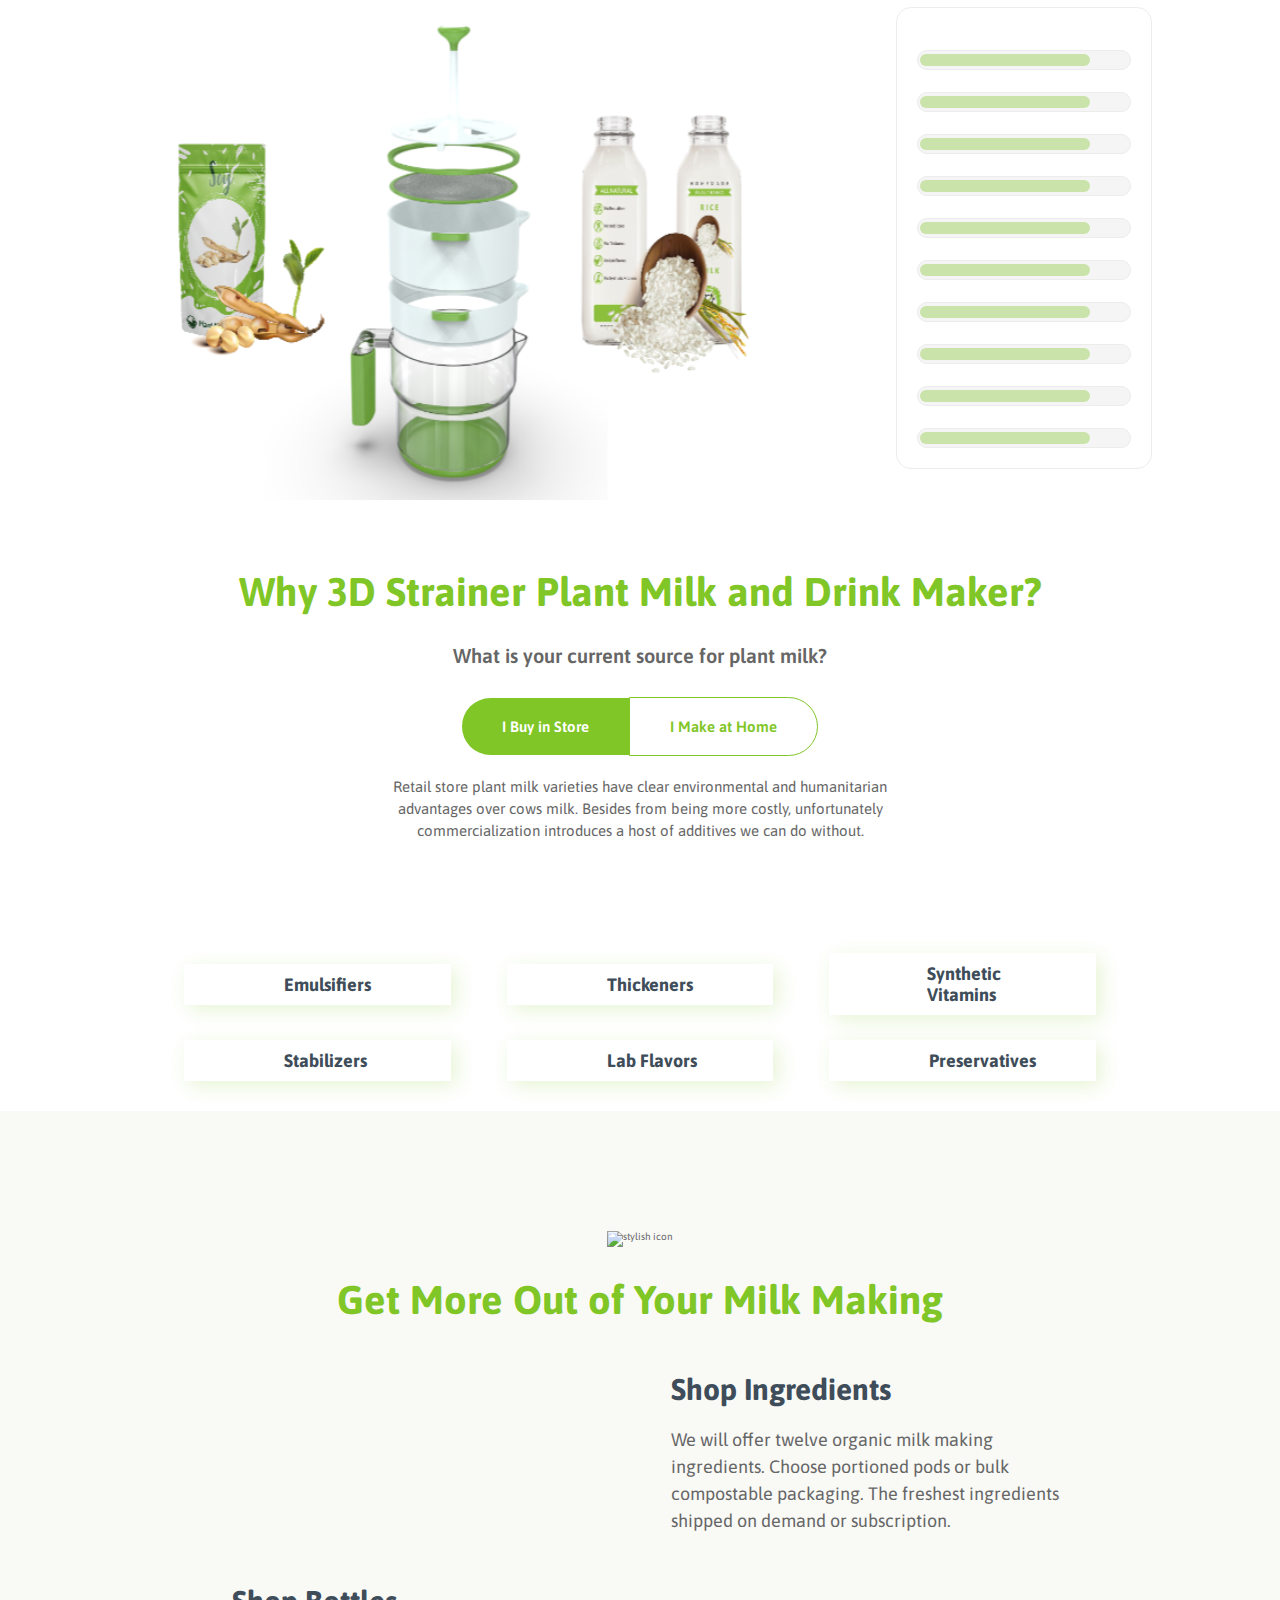
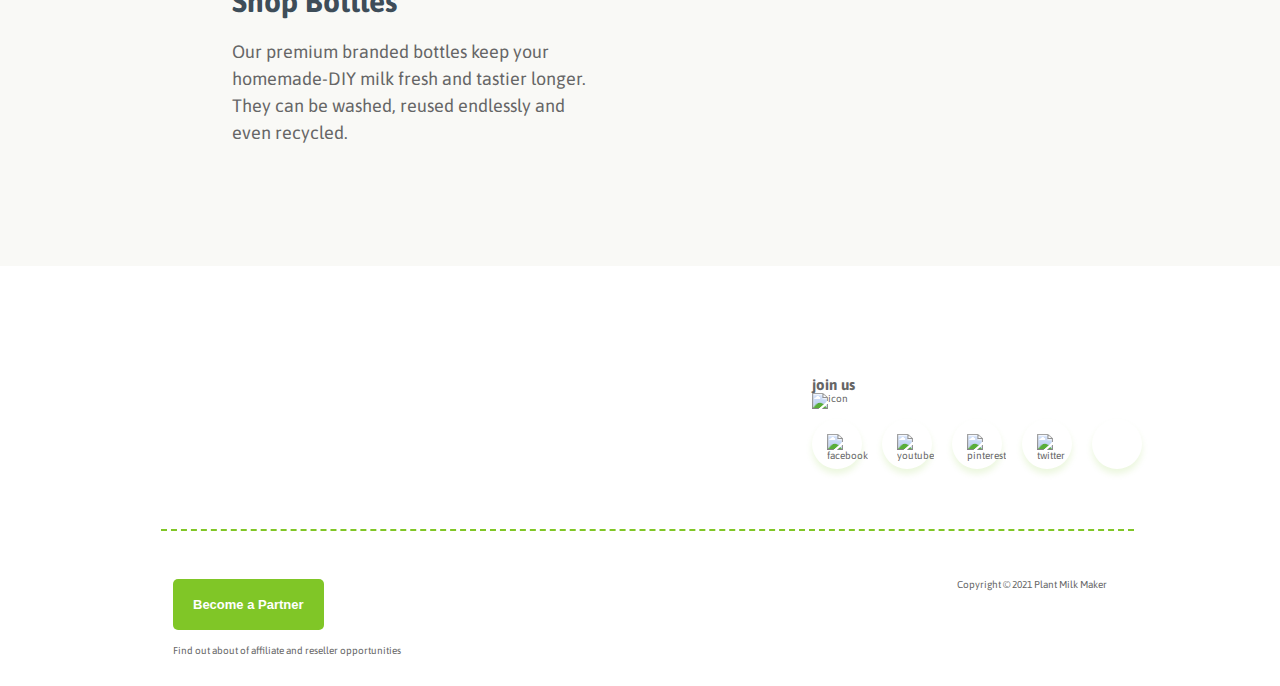
==== commit 8fd15ef5: "worked on the responsive part" ====
--- a/index.html
+++ b/index.html
@@ -128,207 +128,10 @@
           </div>
         </div>
       </section>
-      <section class="hero hidden" id="second">
-        <h1 class="coming-soon">Coming Soon!</h1>
-        <div class="container flex-space-between hero-flex-wrapper">
-          <section class="hero__description">
-            <h1 class="hero__title">3D Strainer Plant Milk Maker</h1>
-            <p class="hero__excerpt">
-              Make plantmilks in your kitchen in minutes without the harmful
-              additives found in commercial plant milks or the messiness of DIY
-              nut bags.
-            </p>
-            <div class="form-and-social-links">
-              <h3 class="form-title" id="form-title">
-                Subscribe now and save up to $50 at launch
-              </h3>
-              <form action="" class="subscribe-form" id="subscribe-form">
-                <input
-                  placeholder="Enter your email"
-                  type="email"
-                  name="email"
-                  id="hero-email"
-                  class="email-input"
-                />
-                <input
-                  type="submit"
-                  value="Subscribe"
-                  class="submit-button"
-                  id="hero-submit"
-                />
-              </form>
-              <div class="loader hidden" id="loader">Loading...</div>
-              <ul
-                class="
-                  footer__social-link-items
-                  flex-space-evenly
-                  header-section-social-links
-                "
-              >
-                <li class="footer__social-link-item">
-                  <a
-                    target="_blank"
-                    href="https://facebook.com/plantmilkmakers"
-                    class="footer__social-link"
-                  >
-                    <img src="./assets/icons/fb.svg" alt="facebook" />
-                  </a>
-                </li>
-                <li class="footer__social-link-item">
-                  <a
-                    target="_blank"
-                    href="https://youtube.com/plantmilkmakers"
-                    class="footer__social-link"
-                  >
-                    <img src="./assets/icons/yt.svg" alt="youtube" />
-                  </a>
-                </li>
-                <li class="footer__social-link-item">
-                  <a
-                    target="_blank"
-                    href="https://pinterest.com/plantmilkmakers"
-                    class="footer__social-link"
-                  >
-                    <img src="./assets/icons/pin.svg" alt="pinterest" />
-                  </a>
-                </li>
-                <li class="footer__social-link-item">
-                  <a
-                    target="_blank"
-                    href="https://twitter.com/plantmilkmakers"
-                    class="footer__social-link"
-                  >
-                    <img src="./assets/icons/twitter.svg" alt="twitter" />
-                  </a>
-                </li>
-                <li class="footer__social-link-item">
-                  <a
-                    target="_blank"
-                    href="https://instagram.com/plantmilkmakers"
-                    class="footer__social-link"
-                  >
-                    <img src="./assets/icons/instagram.svg" alt="" />
-                  </a>
-                </li>
-              </ul>
-              <div class="footer__social-moto">
-                Our community is growing. Join us!
-              </div>
-            </div>
-          </section>
-          <div class="hero__image-wrapper">
-            <img
-              src="./assets/images/Homepage/Hero Area/svg/hero2_img.svg"
-              alt=""
-              class="hero__image"
-            />
-          </div>
-        </div>
-      </section>
-      <section class="hero hidden" id="third">
-        <h1 class="coming-soon">Coming Soon!</h1>
-        <div class="container flex-space-between hero-flex-wrapper">
-          <section class="hero__description">
-            <h1 class="hero__title">Plant Milk Maker Ingredients</h1>
-            <p class="hero__excerpt">
-              Get the freshest ready to use plant milk making ingredients.
-              Choose from 10 bulk or single use pod milk making ingredients.
-            </p>
-            <div class="form-and-social-links">
-              <h3 class="form-title" id="form-title">
-                Subscribe now and save up to $50 at launch
-              </h3>
-              <form action="" class="subscribe-form" id="subscribe-form">
-                <input
-                  placeholder="Enter your email"
-                  type="email"
-                  name="email"
-                  id="hero-email"
-                  class="email-input"
-                />
-                <input
-                  type="submit"
-                  value="Subscribe"
-                  class="submit-button"
-                  id="hero-submit"
-                />
-              </form>
-              <div class="loader hidden" id="loader">Loading...</div>
-              <ul
-                class="
-                  footer__social-link-items
-                  flex-space-evenly
-                  header-section-social-links
-                "
-              >
-                <li class="footer__social-link-item">
-                  <a
-                    target="_blank"
-                    href="https://www.facebook.com/plantmilkmakers"
-                    class="footer__social-link"
-                  >
-                    <img src="./assets/icons/fb.svg" alt="facebook" />
-                  </a>
-                </li>
-                <li class="footer__social-link-item">
-                  <a
-                    target="_blank"
-                    href="https://www.youtube.com/plantmilkmakers"
-                    class="footer__social-link"
-                  >
-                    <img src="./assets/icons/yt.svg" alt="youtube" />
-                  </a>
-                </li>
-                <li class="footer__social-link-item">
-                  <a
-                    target="_blank"
-                    href="https://www.pinterest.com/plantmilkmakers/"
-                    class="footer__social-link"
-                  >
-                    <img src="./assets/icons/pin.svg" alt="pinterest" />
-                  </a>
-                </li>
-                <li class="footer__social-link-item">
-                  <a
-                    target="_blank"
-                    href="https://twitter.com/plantmilkmakers"
-                    class="footer__social-link"
-                  >
-                    <img src="./assets/icons/twitter.svg" alt="twitter" />
-                  </a>
-                </li>
-                <li class="footer__social-link-item">
-                  <a
-                    target="_blank"
-                    href="https://instagram.com/plantmilkmakers"
-                    class="footer__social-link"
-                  >
-                    <img src="./assets/icons/instagram.svg" alt="" />
-                  </a>
-                </li>
-              </ul>
-              <div class="footer__social-moto">
-                Our community is growing. Join us!
-              </div>
-            </div>
-          </section>
-          <div class="hero__image-wrapper">
-            <img
-              src="./assets/images/Homepage/Hero Area/svg/hero3_img.svg"
-              alt=""
-              class="hero__image hero__image--big"
-            />
-          </div>
-        </div>
-      </section>
+     
+     
 		
-
-      <!-- <div class="icon-wrapper prev" id="prev-icon">
-					<i class="fa fa-chevron-left icon"></i>
-				</div>
-				<div class="icon-wrapper next" id="next-icon">
-					<i class="fa fa-chevron-right icon"></i>
-				</div> -->
+      <img src="./assets/images/wave.svg" alt="" class="wave">
     </header>
 
     <section class="quiz" id="quiz">
@@ -484,14 +287,14 @@
 
 
           <div class="rank-section">
-            <div id="quiz-button" class="button-section flex-space-around">
+            <button id="quiz-button" class="button-section flex-space-around">
               <img
                 src="./assets/icons/bar.svg"
                 alt="bar"
                 class="see-results-image"
               />
               <p class="see-results">See Results</p>
-            </div>
+            </button>
             <div class="rank-cards">
               <div
                 id="dropzone-1"
@@ -533,7 +336,7 @@
 
 
 
-    <div class="result-and-form-wrapper hidden" id="result-and-form-wrapper">
+    <div class="result-and-form-wrapper" id="result-and-form-wrapper">
       <div class="container">
         <div class="shop__icon">
           <img src="./assets/icons/header-img.png" alt="stylish icon"/>
--- a/css/style.css
+++ b/css/style.css
@@ -1,846 +1,883 @@
-@import url("https://fonts.googleapis.com/css2?family=Asap:wght@400;500;600;700&display=swap");
-
-:root {
-	--primary-color: #80c627;
-	--secondary-color: #666666;
-	--info-color: #80c6271a;
-	--white-color: #fff;
-	--font-family: "Asap", sans-serif;
-	--primary-border-radius: 0.5rem;
-	--secondary-border-radius: 0.8rem;
-	--primary-font-lg: 1.6rem;
-	/* --secondary-font-md:  */
-}
-
-* {
-	box-sizing: border-box;
-	margin: 0;
-	padding: 0;
-}
-
-html {
-	font-size: 10px;
-}
-
-body {
-	font-family: var(--font-family);
-	width: 100vw;
-	height: 100vh;
-	color: var(--secondary-color);
-	overflow-x: hidden;
-}
-
-/* width */
-::-webkit-scrollbar {
-	width: 20px;
-}
-
-/* Track */
-::-webkit-scrollbar-track {
-	box-shadow: inset 0 0 10px 1px var(--info-color);
-	border-radius: var(--primary-border-radius);
-}
-
-/* Handle */
-::-webkit-scrollbar-thumb {
-	background: var(--primary-color);
-	border-radius: 10px;
-}
-
-/* Handle on hover */
-::-webkit-scrollbar-thumb:hover {
-	background: #81c62777;
-}
-
-a {
-	text-decoration: none;
-	color: var(--secondary-color);
-}
-
-ol,
-li {
-	list-style-type: none;
-}
-
-.header {
-	position: relative;
-}
-
-.wave {
-	position: absolute;
-	bottom: -2rem;
-	width: 100%;
-}
-
-
-
-.nav {
-	background-color: var(--white-color);
-	box-shadow: 0px 10px 20px var(--info-color);
-	padding: 2rem;
-	position: fixed;
-    width: 100%;
-    top: 0;
-    z-index: 1;
-}
-
-.nav__elements {
-	align-items: center;
-}
-
-.logo {
-	text-align: center;
-}
-
-.logo__image {
-	width: 100%;
-	height: 5rem;
-}
-
-
-
-.hero {
-	background: linear-gradient(var(--white-color), #81c62748);
-	padding: 2rem 2rem 7rem;
-	margin-top: 10rem;
-}
-
-.active {
-	display: block;
-}
-
-.hero__description {
-	width: 45%;
-}
-
-.hero__image-wrapper {
-	width: 50%;
-	text-align: center	;
-}
-
-.hero__image {
-	width: 100%;
-}
-
-.hero__image--big {
-	width: 70rem;
-}
-.coming-soon {
-	color: #5fa208;
-	font-size: 5.2rem;
-	font-weight: 700;
-	margin-bottom: 7rem;
-}
-
-.hero__title {
-	color: #5fa208;
-	font-size: 3.5rem;
-	font-weight: 700;
-	line-height: 4.5rem;
-	margin-top: 3rem;
-	/* font-family: "Asap", sans-serif; */
-}
-.hero__excerpt {
-	font-size: 1.5rem;
-	color: #112433;
-	margin-top: 2rem;
-	line-height: 2rem;
-	font-weight: 500;
-	opacity: 0.7;
-	/* text-align: justify; */
-}
-.header-section-social-links {
-	margin-top: 2rem;
-}
-
-.subscribe-form {
-	margin-top: 2rem;
-	display: flex;
-	width: 100%;
-}
-
-.email-input {
-	font-size: 1.5rem;
-	color: #bababa;
-	padding: 1rem 2rem;
-	border-radius: 0.5rem 0 0 0.5rem;
-	outline: none;
-	border: 1px solid var(--primary-color);
-	width: 100%;
-	background: transparent;
-	height: 6rem;
-}
-.hero__submit-button {
-	margin-right: 0.26rem;
-	padding: 1.2rem 4rem;
-	color: #ffffff;
-	background-color: var(--primary-color);
-	/* border-radius: 0rem 0.5rem 0.5rem 0rem; */
-	border-top-right-radius: 0.5rem;
-	border-bottom-right-radius: 0.5rem;
-	border: none;
-	outline: none;
-	font-size: 1.3rem;
-	font-weight: 600;
-}
-
-.hero__social-link-items {
-	text-align: center;
-	margin: 2rem auto;
-    width: 55%;
-}
-
-.hero__social-link-item {
-	background-color: #fff;
-	padding: 1.5rem;
-	text-align: center;
-	border-radius: 50%;
-	width: 5rem;
-	height: 5rem;
-	box-shadow: 0px 5px 6px #80c62726;
-	margin: 0.5rem;
-}
-
-.hero__social-moto{
-	margin-top:2rem;
-	font-size:2rem;
-	text-align:center;
-}
-/*rank form section*/
-
-/*rank form section*/
-
-.form-and-social-links {
-	margin-top: 5rem;
-}
-
-.form-title {
-	color: #112433;
-	font-size: 1.3rem;
-	font-weight: 500;
-}
-
-.shop-now__button {
-	background-color: var(--primary-color);
-	color: var(--white-color);
-	font-size: 1.3rem;
-	font-weight: 600;
-	outline: none;
-	border: none;
-	padding: 1.8rem 5rem;
-	margin-top: 3rem;
-	border-radius: var(--primary-border-radius);
-	text-transform: uppercase;
-}
-
-
-
-.shop {
-	background: #f9f9f6;
-	margin-top: 3rem;
-	padding-top: 12rem;
-	padding-bottom: 12rem;
-}
-.shop__icon {
-	text-align: center;
-}
-
-.shop__title {
-	color: var(--primary-color);
-	font-size: 4rem;
-	text-align: center;
-	font-weight: 700;
-	padding-top: 3rem;
-}
-
-.shop__card {
-	margin-top: 5rem;
-}
-
-.shop__card-image {
-	width: 35%;
-}
-
-.shop__card-details {
-	font-size: 2rem;
-}
-
-.shop__card-title {
-	font-size: 3rem;
-	font-weight: 700;
-	color: #3e4d59;
-}
-.shop__card-desc {
-	margin-top: 2rem;
-	font-size: 1.8rem;
-	color: #666666;
-	line-height: 1.5;
-	font-weight: 400;
-}
-/* Quiz Section */
-.quiz {
-	margin-top: 3rem;
-}
-.section-wrapper {
-	display: flex;
-	justify-content: space-between;
-}
-.subtitle-rank-button-wrap {
-	margin-top: 6rem;
-}
-.ingredients-section-heading {
-	font-weight: 600;
-	font-size: 1.6rem;
-	word-break: break-all;
-}
-
-
-.ingredients-section {
-	flex-basis: 65%;
-	margin-top: 2rem;
-}
-
-.ingredients-section-cards {
-	margin-top: 4.5rem;
-	display: flex;
-	flex-wrap: wrap;
-	justify-content: space-around;
-}
-
-.ingredients-section-card {
-	flex-basis: 22%;
-	margin: 1rem;
-}
-.ingredients-section-card__image {
-	width: 100%;
-}
-
-
-.rank-section {
-	flex-basis: 13%;
-}
-
-.rank-cards {
-	width:100%;
-	height:100%;
-}
-
-.button-section {
-	border: none;
-	outline: none;
-	background-color: var(--primary-color);
-	color: var(--white-color);
-	padding: 1rem 2rem;
-	border-radius: var(--primary-border-radius);
-	font-size: 1.6rem;
-	cursor: pointer;
-} 
-
-
-.rank-card {
-	padding: 2rem 2rem;
-	border: 2px dashed var(--primary-color);
-	border-radius: 5px;
-	width:70%;
-	height:26%;
-	margin-top: 3.3rem;
-	color: var(--primary-color);
-	opacity: 0.6;
-	position: relative;
-	text-align: center;
-	width:100%;
-	height:25%;
-}
-.rank-card-text {
-	position: absolute;
-	left: 50%;
-	top: 50%;
-	transform: translate(-50%, -50%);
-}
-
-.result-and-form-wrapper {
-	display: flex;
-	justify-content: space-between;
-	margin-top: 3rem;
-}
-
-.form-and-image-wrapper {
-	flex-basis: 60%;
-}
-
-.result-section {
-	flex-basis: 40%;
-}
-.image {
-	width: 100%;
-}
-
-.progress-bar {
-	border: none;
-	border-radius: 50%;
-	width: 40rem;
-	background: crimson;
-}
-
-.progress-bar {
-	color: lightblue;
-}
-
-.why-plant-milk {
-	margin-top: 3rem;
-}
-
-.why-plant-milk__title {
-	color: var(--primary-color);
-	font-size: 4rem;
-	text-align: center;
-	font-weight: 700;
-	padding-top: 10rem;
-}
-
-.why-plant-milk__subtitle {
-	text-align: center;
-	margin-top: 3rem;
-	font-size: 2rem;
-	font-weight: 600;
-	color: #666666;
-}
-
-.why-plant-milk__buttons {
-	margin-top: 3rem;
-	text-align: center;
-	display: flex;
-	justify-content: center;
-	align-items: center;
-}
-.why-plant-milk__button {
-	border: none;
-	outline: none;
-	padding: 2rem 4rem;
-	cursor: pointer;
-	font-weight: 600;
-	font-size: 1.5rem;
-	font-family: var(--font-family);
-}
-
-.why-plant-milk__button--primary {
-	border-radius: 5rem 0 0 5rem;
-	background: var(--primary-color);
-	color: var(--white-color);
-}
-
-.why-plant-milk__button--secondary {
-	border-radius: 0 5rem 5rem 0;
-	border: 1px solid var(--primary-color);
-	background: transparent;
-	color: var(--primary-color);
-}
-.active-button {
-	background: var(--primary-color);
-	color: var(--white-color);
-}
-
-.secondary-button {
-	background: transparent;
-	color: var(--primary-color);
-	border: 1px solid var(--primary-color);
-}
-
-.why-plant-milk__excerpt {
-	text-align: center;
-	font-size: 1.5rem;
-	margin-top: 2rem;
-	line-height: 2.2rem;
-	font-family: var(--font-family);
-}
-
-.why-plant-milk__images-wrapper {
-	text-align: center;
-	margin-top: 5rem;
-}
-.why-plant-milk__image {
-	width: 74rem;
-	object-fit: cover;
-}
-.why-plant-milk__our-speciality-items {
-	margin-top: 2.5rem;
-	flex-wrap: wrap;
-}
-
-.why-plant-milk__our-speciality-item {
-	background-color: var(--white-color);
-	padding: 1rem 6rem;
-	box-shadow: 5px 5px 20px #80c62733;
-	font-size: 1.8rem;
-	color: #3e4d59;
-	margin-top: 2.5rem;
-	width: 26%;
-	display: flex;
-	align-items: center;
-}
-
-.why-plant-milk__our-speciality-image {
-	width: 5rem;
-}
-
-.why-plant-milk__our-speciality-text {
-	margin-left: 2rem;
-	font-weight: 700;
-}
-
-/*footer section started from here*/
-
-.footer {
-	margin-top: 3rem;
-	padding-top: 8rem;
-}
-
-.footer__elements {
-	display: flex;
-	justify-content: space-between;
-	flex-wrap: wrap;
-}
-
-.footer__logo-decs {
-	margin-left: 5rem;
-	width: 30%;
-}
-
-.footer__decs {
-	margin-top: 2.5rem;
-	line-height: 2.5rem;
-}
-
-.footer__important-links-title {
-	font-weight: 700;
-}
-
-.footer__important-links {
-	width: 20%;
-}
-
-.footer__important-link-items-wrapper {
-	margin-top: 1.5rem;
-	display: flex;
-	justify-content: space-between;
-}
-
-.footer__link-item {
-	margin-top: 1.2rem;
-}
-
-.footer__social-links-title {
-	font-weight: bold;
-}
-
-.footer__social-link-items {
-	text-align: center;
-}
-
-.footer__social-link-item {
-	background-color: #fff;
-	padding: 1.5rem;
-	text-align: center;
-	border-radius: 50%;
-	width: 5rem;
-	height: 5rem;
-	box-shadow: 0px 5px 6px #80c62726;
-	margin: 1rem;
-}
-
-.footer__social-link-item:nth-child(1) {
-	margin-left: 0;
-}
-
-.footer__social-moto {
-	margin-top: 1rem;
-	margin-left: 1rem;
-	font-weight: 500;
-	text-align: center;
-	color: #666666;
-}
-
-.secondary-footer {
-	margin-top: 5rem !important;
-	padding: 3rem 4.5rem;
-	position: relative;
-}
-
-.secondary-footer::after {
-	content: "";
-	position: absolute;
-	border-top: 2px dashed var(--primary-color);
-	top: 0;
-	left: 3.2%;
-	width: 95%;
-}
-
-
-.secondary-footer__button {
-	background-color: var(--primary-color);
-	color: var(--white-color);
-	font-size: 1.3rem;
-	font-weight: 600;
-	outline: none;
-	border: none;
-	padding: 1.8rem 2rem;
-	margin-top: 2rem;
-	border-radius: var(--primary-border-radius);
-}
-.secondary-footer__moto {
-	margin-top: 1.5rem;
-}
-
-.secondary-footer__copy-right-text {
-	float: right;
-	margin-top: 2rem;
-}
-/* Quiz Result Section */
-
-.shop__icon {
-	text-align: center;
-}
-
-.shop__title {
-	color: var(--primary-color);
-	font-size: 4rem;
-	text-align: center;
-	font-weight: 700;
-}
-
-/*rank section*/
-
-.subtitle-rank-button-wrap {
-	display: flex;
-	align-items: center;
-	justify-content: space-around;
-}
-
-.form {
-	display: flex;
-	align-items: center;
-	margin-top:-1rem;
-}
-
-.name-field {
-	color: #bababa;
-	padding: 1.2rem;
-	border-radius: 0.5rem;
-	outline: none;
-	border: 1px solid var(--primary-color);
-	background: transparent;
-	margin: 1rem;
-}
-
-.name-field::placeholder {
-	color: #bababa;
-}
-
-.email-field {
-	padding: 1.2rem;
-	border-radius: 0.5rem;
-	outline: none;
-	border: 1px solid var(--primary-color);
-	background: transparent;
-	margin: 1rem;
-}
-
-.email-field::placeholder {
-	color: #bababa;
-}
-
-.submit-button {
-	padding: 1.3rem 6rem;
-	color: #ffffff;
-	background-color: var(--primary-color);
-	border-top-right-radius: 0.5rem;
-	border-bottom-right-radius: 0.5rem;
-	border: none;
-	outline: none;
-	font-size: 1.6rem;
-	font-weight: 600;
-	cursor:pointer;
-}
-
-.result-section-wrapper	{
-	text-align:center;
-	flex-basis:20%;
-}
-
-.back-to-quiz-button {
-	background-color: #dbdbdb;
-	height: fit-content;
-	padding: 1.5rem 2rem;
-	color: white;
-	border-radius: 0.5rem;
-	display: flex;
-	/* align-items: center; */
-	width:60%;
-	margin:auto;
-	cursor:pointer;
-}
-
-.back-to-quiz-text {
-	margin-left: 0.7rem;
-}
-
-.quiz-result-and-rank-wrapper {
-	margin-top: 2.5rem;
-	display: flex;
-	justify-content: space-between;
-}
-
-.quiz-subtitle {
-	text-align: center;
-	margin-top:2rem;
-	color:black;
-}
-
-.progress-report {
-	display: flex;
-	flex-direction: column;
-}
-
-.result-section {
-	border: 1px solid #ececec;
-	width: 100%;
-	background: #fbfbfb;
-	padding: 2rem;
-	border-radius: 1.5rem;
-	box-shadow: 0 0 1rem 1rem #ececec3a;
-	margin-top:5rem;
-}
-
-
-
-.label-and-score-wrapper {
-	margin-top: 1.5rem;
-}
-.label-and-score-text {
-	font-size: 1.4rem;
-}
-.first-option {
-	position: relative;
-	height: 2rem;
-	width: 100%;
-	background: #ececec88;
-	border: 1px solid #ececec;
-	border-radius: 2rem;
-	margin-top: 0.7rem;
-}
-
-.progress-label {
-	position: absolute;
-	top: 0.3rem;
-	left: 0.2rem;
-	background: #80c6275c;
-	width: 80%;
-	height: 1.2rem;
-	border-radius: 2rem;
-}
-.quiz-main-image {
-	width: 100%;
-}
-
-.quiz-image-subtitle-wrapper {
-	text-align: center;
-	flex-basis: 65%;
-}
-/*progress label nth child styled start from here*/
-
-/*rank section*/
-
-.container {
-	width: 80%;
-	margin: auto;
-}
-
-.flex-space-between {
-	display: flex;
-	align-items: center;
-	justify-content: space-between;
-}
-.flex-space-around {
-	display: flex;
-	align-items: center;
-	justify-content: space-around;
-}
-
-.flex-space-evenly {
-	display: flex;
-	align-items: center;
-	justify-content: space-evenly;
-}
-
-.d-block {
-	display: block;
-}
-
-.d-none {
-	display: none;
-}
-
-
-.hidden {
-	display: none;
-}
-
-.loader,
-.loader:before,
-.loader:after {
-	background: #ffffff;
-	-webkit-animation: load1 1s infinite ease-in-out;
-	animation: load1 1s infinite ease-in-out;
-	width: 1em;
-	height: 4em;
-}
-.loader {
-	color: #ffffff;
-	text-indent: -9999em;
-	margin: 88px auto;
-	position: relative;
-	font-size: 11px;
-	-webkit-transform: translateZ(0);
-	-ms-transform: translateZ(0);
-	transform: translateZ(0);
-	-webkit-animation-delay: -0.16s;
-	animation-delay: -0.16s;
-}
-.loader:before,
-.loader:after {
-	position: absolute;
-	top: 0;
-	content: "";
-}
-.loader:before {
-	left: -1.5em;
-	-webkit-animation-delay: -0.32s;
-	animation-delay: -0.32s;
-}
-.loader:after {
-	left: 1.5em;
-}
-@-webkit-keyframes load1 {
-	0%,
-	80%,
-	100% {
-		box-shadow: 0 0;
+	@import url("https://fonts.googleapis.com/css2?family=Asap:wght@400;500;600;700&display=swap");
+
+	:root {
+		--primary-color: #80c627;
+		--secondary-color: #666666;
+		--info-color: #80c6271a;
+		--white-color: #fff;
+		--font-family: "Asap", sans-serif;
+		--primary-border-radius: 0.5rem;
+		--secondary-border-radius: 0.8rem;
+		--primary-font-lg: 1.6rem;
+		/* --secondary-font-md:  */
+	}
+
+	* {
+		box-sizing: border-box;
+		margin: 0;
+		padding: 0;
+	}
+
+	html {
+		font-size: 10px;
+	}
+
+	body {
+		font-family: var(--font-family);
+		width: 100vw;
+		height: 100vh;
+		color: var(--secondary-color);
+		overflow-x: hidden;
+	}
+
+	/* width */
+	::-webkit-scrollbar {
+		width: 20px;
+	}
+
+	/* Track */
+	::-webkit-scrollbar-track {
+		box-shadow: inset 0 0 10px 1px var(--info-color);
+		border-radius: var(--primary-border-radius);
+	}
+
+	/* Handle */
+	::-webkit-scrollbar-thumb {
+		background: var(--primary-color);
+		border-radius: 10px;
+	}
+
+	/* Handle on hover */
+	::-webkit-scrollbar-thumb:hover {
+		background: #81c62777;
+	}
+
+	a {
+		text-decoration: none;
+		color: var(--secondary-color);
+	}
+
+	ol,
+	li {
+		list-style-type: none;
+	}
+
+	.header {
+		position: relative;
+	}
+
+	.wave {
+		position: absolute;
+		bottom: -2rem;
+		width: 100%;
+	}
+
+
+
+	.nav {
+		background-color: var(--white-color);
+		box-shadow: 0px 10px 20px var(--info-color);
+		padding: 2rem;
+		position: fixed;
+		width: 100%;
+		top: 0;
+		z-index: 1;
+	}
+
+	.nav__elements {
+		/* align-items: center; */
+	}
+
+	.logo {
+		/* text-align: center; */
+	}
+
+	.logo__image {
+		/* width: 100%; */
+		height: 5rem;
+	}
+
+
+
+	.hero {
+		background: linear-gradient(var(--white-color), #81c62748);
+		padding: 2rem 2rem 7rem;
+		margin-top: 10rem;
+	}
+
+	.active {
+		display: block;
+	}
+
+	.hero__description {
+		width: 45%;
+	}
+
+	.hero__image-wrapper {
+		width: 50%;
+		text-align: center	;
+	}
+
+	.hero__image {
+		width: 100%;
+	}
+
+	.hero__image--big {
+		width: 70rem;
+	}
+	.coming-soon {
+		color: #5fa208;
+		font-size: 5.2rem;
+		font-weight: 700;
+		margin-bottom: 7rem;
+	}
+
+	.hero__title {
+		color: #5fa208;
+		font-size: 3.5rem;
+		font-weight: 700;
+		line-height: 4.5rem;
+		margin-top: 3rem;
+		/* font-family: "Asap", sans-serif; */
+	}
+	.hero__excerpt {
+		font-size: 1.5rem;
+		color: #112433;
+		margin-top: 2rem;
+		line-height: 2rem;
+		font-weight: 500;
+		opacity: 0.7;
+		/* text-align: justify; */
+	}
+	.header-section-social-links {
+		margin-top: 2rem;
+	}
+
+	.subscribe-form {
+		margin-top: 2rem;
+		display: flex;
+		width: 100%;
+	}
+
+	.email-input {
+		font-size: 1.5rem;
+		color: #bababa;
+		padding: 1rem 2rem;
+		border-radius: 0.5rem 0 0 0.5rem;
+		outline: none;
+		border: 1px solid var(--primary-color);
+		width: 100%;
+		background: transparent;
+		height: 6rem;
+	}
+	.hero__submit-button {
+		margin-right: 0.26rem;
+		padding: 1.2rem 4rem;
+		color: #ffffff;
+		background-color: var(--primary-color);
+		/* border-radius: 0rem 0.5rem 0.5rem 0rem; */
+		border-top-right-radius: 0.5rem;
+		border-bottom-right-radius: 0.5rem;
+		border: none;
+		outline: none;
+		font-size: 1.3rem;
+		font-weight: 600;
+	}
+
+	.hero__social-link-items {
+		text-align: center;
+		margin: 2rem auto;
+		width: 55%;
+	}
+
+	.hero__social-link-item {
+		background-color: #fff;
+		padding: 1.5rem;
+		text-align: center;
+		border-radius: 50%;
+		width: 5rem;
+		height: 5rem;
+		box-shadow: 0px 5px 6px #80c62726;
+		margin: 0.5rem;
+	}
+
+	.hero__social-moto{
+		margin-top:2rem;
+		font-size:2rem;
+		text-align:center;
+	}
+	/*rank form section*/
+
+	/*rank form section*/
+
+	.form-and-social-links {
+		margin-top: 5rem;
+	}
+
+	.form-title {
+		color: #112433;
+		font-size: 1.3rem;
+		font-weight: 500;
+	}
+
+	.shop-now__button {
+		background-color: var(--primary-color);
+		color: var(--white-color);
+		font-size: 1.3rem;
+		font-weight: 600;
+		outline: none;
+		border: none;
+		padding: 1.8rem 5rem;
+		margin-top: 3rem;
+		border-radius: var(--primary-border-radius);
+		text-transform: uppercase;
+	}
+
+
+
+	.shop {
+		background: #f9f9f6;
+		margin-top: 3rem;
+		padding-top: 12rem;
+		padding-bottom: 12rem;
+	}
+	.shop__icon {
+		text-align: center;
+	}
+
+	.shop__title {
+		color: var(--primary-color);
+		font-size: 4rem;
+		text-align: center;
+		font-weight: 700;
+		padding-top: 3rem;
+	}
+
+	.shop__card {
+		margin-top: 5rem;
+	}
+
+	.shop__card-image {
+		width: 35%;
+	}
+
+	.shop__card-details {
+		font-size: 2rem;
+	}
+
+	.shop__card-title {
+		font-size: 3rem;
+		font-weight: 700;
+		color: #3e4d59;
+	}
+	.shop__card-desc {
+		margin-top: 2rem;
+		font-size: 1.8rem;
+		color: #666666;
+		line-height: 1.5;
+		font-weight: 400;
+	}
+	/* Quiz Section */
+	.quiz {
+		margin-top: 3rem;
+	}
+	.section-wrapper {
+		display: flex;
+		justify-content: space-between;
+	}
+	.subtitle-rank-button-wrap {
+		margin-top: 6rem;
+	}
+	.ingredients-section-heading {
+		font-weight: 600;
+		font-size: 1.6rem;
+		word-break: break-all;
+	}
+
+
+	.ingredients-section {
+		flex-basis: 65%;
+		margin-top: 6rem;
+	}
+
+	.ingredients-section-cards {
+		margin-top: 4.5rem;
+		display: flex;
+		flex-wrap: wrap;
+		justify-content: space-around;
+	}
+
+	.ingredients-section-card {
+		flex-basis: 22%;
+		margin: 1rem;
+	}
+	.ingredients-section-card__image {
+		width: 100%;
+	}
+
+
+	.rank-section {
+		flex-basis: 13%;
+		margin-top: 5rem;
+	}
+
+	.rank-cards {
+		width:100%;
+		height:100%;
+	}
+	/* .button-section {
+		display: inline-block;
+	} */
+
+
+	.button-section {
+		border: none;
+		outline: none;
+		background-color: var(--primary-color);
+		color: var(--white-color);
+		padding: 1rem 2rem;
+		border-radius: var(--primary-border-radius);
+		font-size: 1.6rem;
+		cursor: pointer;
+	} 
+	.see-results {
+		font-size: 1.5rem;
+		margin-left: 1.2rem;
+	}
+	.see-results-image {
+		display: inline-block;
+		margin-left: -1.2rem;
+
+	}
+	.button-section[disabled] {
+		cursor: not-allowed;
+		pointer-events: all !important;
+	}
+	.see-results-image:disabled {
+		cursor: not-allowed;
+		pointer-events: all !important;
+	}
+	.see-results:disabled {
+		cursor: not-allowed;
+		pointer-events: all !important;
+	}	
+
+
+	.rank-card {
+		padding: 2rem 2rem;
+		border: 2px dashed var(--primary-color);
+		border-radius: 5px;
+		width:70%;
+		height:26%;
+		margin-top: 3.3rem;
+		color: var(--primary-color);
+		opacity: 0.6;
+		position: relative;
+		text-align: center;
+		width:100%;
+		height:25%;
+	}
+	.rank-card-text {
+		position: absolute;
+		left: 50%;
+		top: 50%;
+		transform: translate(-50%, -50%);
+	}
+
+	.result-and-form-wrapper {
+		display: flex;
+		justify-content: space-between;
+		margin-top: 3rem;
+	}
+
+	.form-and-image-wrapper {
+		flex-basis: 60%;
+	}
+
+	.result-section {
+		flex-basis: 40%;
+	}
+	.image {
+		width: 100%;
+	}
+
+	.progress-bar {
+		border: none;
+		border-radius: 50%;
+		width: 40rem;
+		background: crimson;
+	}
+
+	.progress-bar {
+		color: lightblue;
+	}
+
+	.why-plant-milk {
+		margin-top: 3rem;
+	}
+
+	.why-plant-milk__title {
+		color: var(--primary-color);
+		font-size: 4rem;
+		text-align: center;
+		font-weight: 700;
+		padding-top: 10rem;
+	}
+
+	.why-plant-milk__subtitle {
+		text-align: center;
+		margin-top: 3rem;
+		font-size: 2rem;
+		font-weight: 600;
+		color: #666666;
+	}
+
+	.why-plant-milk__buttons {
+		margin-top: 3rem;
+		text-align: center;
+		display: flex;
+		justify-content: center;
+		align-items: center;
+	}
+	.why-plant-milk__button {
+		border: none;
+		outline: none;
+		padding: 2rem 4rem;
+		cursor: pointer;
+		font-weight: 600;
+		font-size: 1.5rem;
+		font-family: var(--font-family);
+	}
+
+	.why-plant-milk__button--primary {
+		border-radius: 5rem 0 0 5rem;
+		background: var(--primary-color);
+		color: var(--white-color);
+	}
+
+	.why-plant-milk__button--secondary {
+		border-radius: 0 5rem 5rem 0;
+		border: 1px solid var(--primary-color);
+		background: transparent;
+		color: var(--primary-color);
+	}
+	.active-button {
+		background: var(--primary-color);
+		color: var(--white-color);
+	}
+
+	.secondary-button {
+		background: transparent;
+		color: var(--primary-color);
+		border: 1px solid var(--primary-color);
+	}
+
+	.why-plant-milk__excerpt {
+		text-align: center;
+		font-size: 1.5rem;
+		margin-top: 2rem;
+		line-height: 2.2rem;
+		font-family: var(--font-family);
+	}
+
+	.why-plant-milk__images-wrapper {
+		text-align: center;
+		margin-top: 5rem;
+	}
+	.why-plant-milk__image {
+		width: 74rem;
+		object-fit: cover;
+	}
+	.why-plant-milk__our-speciality-items {
+		margin-top: 2.5rem;
+		flex-wrap: wrap;
+	}
+
+	.why-plant-milk__our-speciality-item {
+		background-color: var(--white-color);
+		padding: 1rem 6rem;
+		box-shadow: 5px 5px 20px #80c62733;
+		font-size: 1.8rem;
+		color: #3e4d59;
+		margin-top: 2.5rem;
+		width: 26%;
+		display: flex;
+		align-items: center;
+	}
+
+	.why-plant-milk__our-speciality-image {
+		width: 5rem;
+	}
+
+	.why-plant-milk__our-speciality-text {
+		margin-left: 2rem;
+		font-weight: 700;
+	}
+
+	/*footer section started from here*/
+
+	.footer {
+		margin-top: 3rem;
+		padding-top: 8rem;
+	}
+
+	.footer__elements {
+		display: flex;
+		justify-content: space-between;
+		flex-wrap: wrap;
+	}
+
+	.footer__logo-decs {
+		margin-left: 5rem;
+		width: 30%;
+	}
+
+	.footer__decs {
+		margin-top: 2.5rem;
+		line-height: 2.5rem;
+	}
+
+	.footer__important-links-title {
+		font-weight: 700;
+	}
+
+	.footer__important-links {
+		width: 20%;
+	}
+
+	.footer__important-link-items-wrapper {
+		margin-top: 1.5rem;
+		display: flex;
+		justify-content: space-between;
+	}
+
+	.footer__link-item {
+		margin-top: 1.2rem;
+	}
+
+	.footer__social-links-title {
+		font-weight: bold;
+	}
+
+	.footer__social-link-items {
+		text-align: center;
+	}
+
+	.footer__social-link-item {
+		background-color: #fff;
+		padding: 1.5rem;
+		text-align: center;
+		border-radius: 50%;
+		width: 5rem;
+		height: 5rem;
+		box-shadow: 0px 5px 6px #80c62726;
+		margin: 1rem;
+	}
+
+	.footer__social-link-item:nth-child(1) {
+		margin-left: 0;
+	}
+
+	.footer__social-moto {
+		margin-top: 1rem;
+		margin-left: 1rem;
+		font-weight: 500;
+		text-align: center;
+		color: #666666;
+	}
+
+	.secondary-footer {
+		margin-top: 5rem !important;
+		padding: 3rem 4.5rem;
+		position: relative;
+	}
+
+	.secondary-footer::after {
+		content: "";
+		position: absolute;
+		border-top: 2px dashed var(--primary-color);
+		top: 0;
+		left: 3.2%;
+		width: 95%;
+	}
+
+
+	.secondary-footer__button {
+		background-color: var(--primary-color);
+		color: var(--white-color);
+		font-size: 1.3rem;
+		font-weight: 600;
+		outline: none;
+		border: none;
+		padding: 1.8rem 2rem;
+		margin-top: 2rem;
+		border-radius: var(--primary-border-radius);
+	}
+	.secondary-footer__moto {
+		margin-top: 1.5rem;
+	}
+
+	.secondary-footer__copy-right-text {
+		float: right;
+		margin-top: 2rem;
+	}
+	/* Quiz Result Section */
+
+	.shop__icon {
+		text-align: center;
+	}
+
+	.shop__title {
+		color: var(--primary-color);
+		font-size: 4rem;
+		text-align: center;
+		font-weight: 700;
+	}
+
+	/*rank section*/
+
+	.subtitle-rank-button-wrap {
+		display: flex;
+		align-items: center;
+		justify-content: space-around;
+	}
+
+	.form {
+		display: flex;
+		align-items: center;
+		margin-top:-1rem;
+		padding-left: 5rem;
+	}
+
+	.name-field {
+		color: #bababa;
+		padding: 1.2rem;
+		border-radius: 0.5rem;
+		outline: none;
+		border: 1px solid var(--primary-color);
+		background: transparent;
+		margin: 1rem;
+	}
+
+	.name-field::placeholder {
+		color: #bababa;
+	}
+
+	.email-field {
+		padding: 1.2rem;
+		border-radius: 0.5rem;
+		outline: none;
+		border: 1px solid var(--primary-color);
+		background: transparent;
+		margin: 1rem;
+	}
+
+	.email-field::placeholder {
+		color: #bababa;
+	}
+
+	.submit-button {
+		padding: 1.3rem 6rem;
+		color: #ffffff;
+		background-color: var(--primary-color);
+		/* border-top-right-radius: 0.5rem;
+		border-bottom-right-radius: 0.5rem; */
+		border-radius: 5px;
+		border: none;
+		outline: none;
+		font-size: 1.6rem;
+		font-weight: 600;
+		cursor:pointer;
+	}
+
+	.result-section-wrapper	{
+		text-align:center;
+		flex-basis:25%;
+	}
+
+	.back-to-quiz-button {
+		background-color: #dbdbdb;
+		height: fit-content;
+		padding: 1.5rem 2rem;
+		color: white;
+		border-radius: 0.5rem;
+		display: flex;
+		align-items: center;
+		width:60%;
+		margin:auto;
+		cursor:pointer;
+	}
+
+	.back-to-quiz-img {
+		margin-left: -1rem;
+	}
+
+	.back-to-quiz-text {
+		margin-left: 1.5rem;
+		font-size: 1.5rem;
+	}
+
+	.quiz-result-and-rank-wrapper {
+		margin-top: 2.5rem;
+		display: flex;
+		justify-content: space-between;
+	}
+
+	.quiz-subtitle {
+		font-size: 1.4rem;
+		font-weight: 500;
+		text-align: center;
+		margin-top:2rem;
+		color:#112433;
+		margin-right: 10rem;
+	}
+
+	.progress-report {
+		display: flex;
+		flex-direction: column;
+	}
+
+	.result-section {
+		border: 1px solid #ececec;
+		width: 100%;
+		/* background: #fbfbfb; */
+		padding: 2rem;
+		border-radius: 1.5rem;
+		/* box-shadow: 0 0 1rem 1rem #ececec3a; */
+		margin-top:5rem;
+	}
+
+
+
+	.label-and-score-wrapper {
+		margin-top: 1.5rem;
+	}
+	.label-and-score-text {
+		font-size: 1.4rem;
+	}
+	.first-option {
+		position: relative;
+		height: 2rem;
+		width: 100%;
+		background: #ececec88;
+		border: 1px solid #ececec;
+		border-radius: 2rem;
+		margin-top: 0.7rem;
+	}
+
+	.progress-label {
+		position: absolute;
+		top: 0.3rem;
+		left: 0.2rem;
+		background: #80c6275c;
+		width: 80%;
+		height: 1.2rem;
+		border-radius: 2rem;
+	}
+	.quiz-main-image {
+		width: 100%;
+		height: 90%;
+	}
+
+	.quiz-image-subtitle-wrapper {
+		text-align: center;
+		flex-basis: 65%;
+	}
+	/*progress label nth child styled start from here*/
+
+	/*rank section*/
+
+	.container {
+		width: 80%;
+		margin: auto;
+	}
+
+	.flex-space-between {
+		display: flex;
+		align-items: center;
+		justify-content: space-between;
+	}
+	.flex-space-around {
+		display: flex;
+		align-items: center;
+		justify-content: space-around;
+	}
+
+	.flex-space-evenly {
+		display: flex;
+		align-items: center;
+		justify-content: space-evenly;
+	}
+
+	.d-block {
+		display: block;
+	}
+
+	.d-none {
+		display: none;
+	}
+
+
+	.hidden {
+		display: none;
+	}
+
+	.loader,
+	.loader:before,
+	.loader:after {
+		background: #ffffff;
+		-webkit-animation: load1 1s infinite ease-in-out;
+		animation: load1 1s infinite ease-in-out;
+		width: 1em;
 		height: 4em;
 	}
-	40% {
-		box-shadow: 0 -2em;
-		height: 5em;
-	}
-}
-@keyframes load1 {
-	0%,
-	80%,
-	100% {
-		box-shadow: 0 0;
-		height: 4em;
-	}
-	40% {
-		box-shadow: 0 -2em;
-		height: 5em;
-	}
-}
+	.loader {
+		color: #ffffff;
+		text-indent: -9999em;
+		margin: 88px auto;
+		position: relative;
+		font-size: 11px;
+		-webkit-transform: translateZ(0);
+		-ms-transform: translateZ(0);
+		transform: translateZ(0);
+		-webkit-animation-delay: -0.16s;
+		animation-delay: -0.16s;
+	}
+	.loader:before,
+	.loader:after {
+		position: absolute;
+		top: 0;
+		content: "";
+	}
+	.loader:before {
+		left: -1.5em;
+		-webkit-animation-delay: -0.32s;
+		animation-delay: -0.32s;
+	}
+	.loader:after {
+		left: 1.5em;
+	}
+	@-webkit-keyframes load1 {
+		0%,
+		80%,
+		100% {
+			box-shadow: 0 0;
+			height: 4em;
+		}
+		40% {
+			box-shadow: 0 -2em;
+			height: 5em;
+		}
+	}
+	@keyframes load1 {
+		0%,
+		80%,
+		100% {
+			box-shadow: 0 0;
+			height: 4em;
+		}
+		40% {
+			box-shadow: 0 -2em;
+			height: 5em;
+		}
+	}
--- a/css/responsive.css
+++ b/css/responsive.css
@@ -42,8 +42,12 @@
 	.subscribe-form {
 		flex-direction: column;
 	}
-	.submit-button {
+	.email-input {
+		border-radius: 5px;
+	}
+	.hero__submit-button {
 		margin-top: 1rem;
+		border-radius: 5px;
 	}
 	.form-and-social-links {
 		margin-top: 5rem;
@@ -90,7 +94,7 @@
 		font-size: 3.5rem;
 	}
 	.hero__excerpt {
-		font-size: 1.2rem;
+		font-size: 1.6rem;
 	}
 }
 
@@ -98,7 +102,10 @@
 
 @media (max-width: 983px) {
 	.hero__image {
-		width: 48rem;
+		width: 100%;
+	}
+	.coming-soon {
+		margin-bottom: 3rem;
 	}
 	.hero-flex-wrapper {
 		flex-direction: column-reverse;
@@ -123,7 +130,7 @@
 
 @media (max-width: 908px) {
 	.hero__image {
-		width: 42rem;
+		width: 100%;
 	}
 }
 
@@ -131,7 +138,7 @@
 
 @media (max-width: 862px) {
 	.hero__image {
-		width: 40rem;
+		width: 100%;
 	}
 }
 
@@ -146,7 +153,7 @@
 		line-height: 3.5rem;
 	}
 	.hero__excerpt {
-		font-size: 1rem;
+		font-size: 1.6rem;
 		line-height: 2.3rem;
 		margin-top: 4rem;
 	}
@@ -185,8 +192,16 @@
 		width: 100%;
 	}
 }
+@media (max-width: 423px) {
+	.coming-soon {
+		margin-bottom: 3rem;
+	}
+}
 
 @media (max-width: 590px) {
+	.coming-soon {
+		font-size: 5rem;
+	}
 	.hero__title {
 		font-size: 1.5rem;
 		line-height: 2rem;
@@ -251,7 +266,29 @@
 		height:20%;
 	}
 }
-
+@media (max-width:1091px){
+	.form-and-image-wrapper {
+		flex-basis: 50%;
+	}
+
+	.result-section {
+		flex-basis: 35%;
+	}
+	.quiz-subtitle {
+		margin-right: 4rem;
+	}
+}
+@media (max-width:983px){
+	
+	.quiz-result-and-rank-wrapper {
+		flex-direction: column;
+	}
+	.back-to-quiz-button {
+		display: flex;
+		justify-content: center;
+		margin-top: 5rem;
+	}
+}
 
 @media (max-width: 786px) {
 
@@ -259,13 +296,25 @@
 		flex-basis: 33%;
 
 	}
+	.ingredients-section-heading {
+		/* flex-basis: 33%; */
+
+	}
+	.name-field, .email-field, .submit-button {
+		width: 100%;
+	}
+	.quiz-subtitle {
+		margin-right: 2rem;
+		text-align: center;
+	}
 
 	.rank-section {
 		flex-basis: 33%;
 	}
 
 	.button-section {
-		margin-top:2rem;
+		/* margin-top:2rem; */
+		margin-left: 10rem;
 		margin-left:0;
 	}
 	.rank-card {
@@ -275,25 +324,47 @@
 	
 }
 
+@media (max-width: 580px) {
+	.quiz-subtitle {
+		margin-left: 3rem;
+		text-align: center;
+	}
+}
+@media (max-width: 540px) {
+	.quiz-subtitle {
+		margin-left: 4rem;
+		text-align: center;
+	}
+}
+@media (max-width: 396px) {
+	.shop__title {
+		margin-left: 3rem;
+	}
+}
 
 
 
 @media (max-width: 768px) {
 	.form {
 		flex-direction: column;
+		padding-left: 0;
 	}
   
 
 	.subtitle-rank-button-wrap {
 		flex-direction: column;
 	}
+	.result-section-wrapper {
+		margin-top: 5rem;
+	}
 
   
 	.back-to-quiz-button {
+		margin-top: 10rem;
 		margin-left: 0;
-		width: 40%;
+		width: 60%;
 		margin: auto;
-		margin-top: 1rem;
+		/* margin-top: 1rem; */
 	}
   
   
@@ -301,24 +372,44 @@
 		flex-direction: column;
 	}
 
-	.result-section {
-		width: 90%;
-		margin: auto;
-	}
-}
-
+	.progress-report {
+		margin-top: 5rem;
+	}
+}
+
+
+@media (max-width: 501px) {
+	.ingredients-section-heading {
+		/* flex-basis: 33%; */
+		font-size: 1.5rem;
+
+	}
+}
 
 
 @media (max-width: 480px) {
 	.ingredients-section-heading {
 		font-weight: 600;
-		font-size: 1rem;
+		font-size: 1.4rem;
 	}
 	.see-results {
 		font-size: 1rem;
 	}
 	.see-results-image {
 		width: 20%;
+	}
+}
+
+@media (max-width: 439px) {
+	.ingredients-section-heading {
+		/* flex-basis: 33%; */
+		font-size: 1.2rem;
+	}
+}
+@media (max-width: 376px) {
+	.ingredients-section-heading {
+		/* flex-basis: 33%; */
+		font-size: 1.1rem;
 	}
 }
 
@@ -327,6 +418,9 @@
 	.ingredients-section-heading {
 		font-weight: 600;
 		font-size: 1rem;
+	}
+	.form {
+		padding-left: 0;
 	}
 	.see-results {
 		font-size: 1rem;
